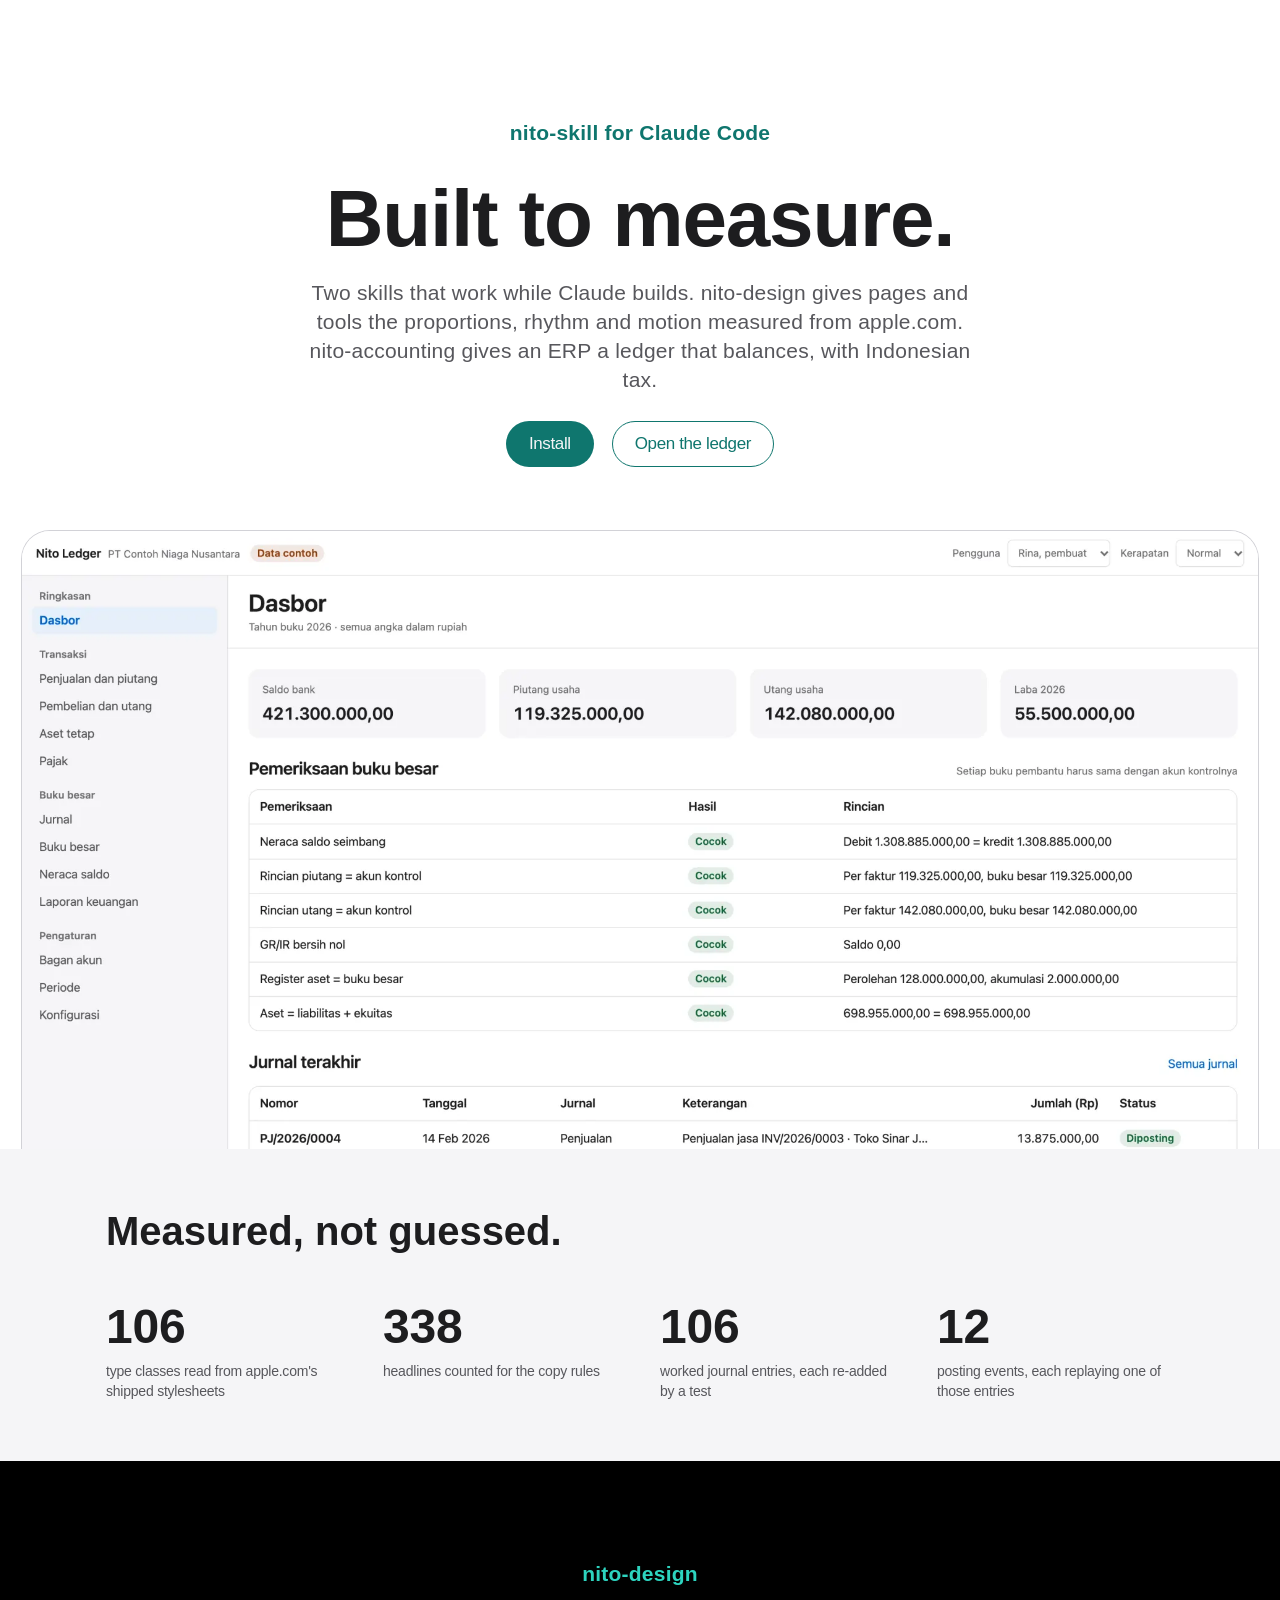
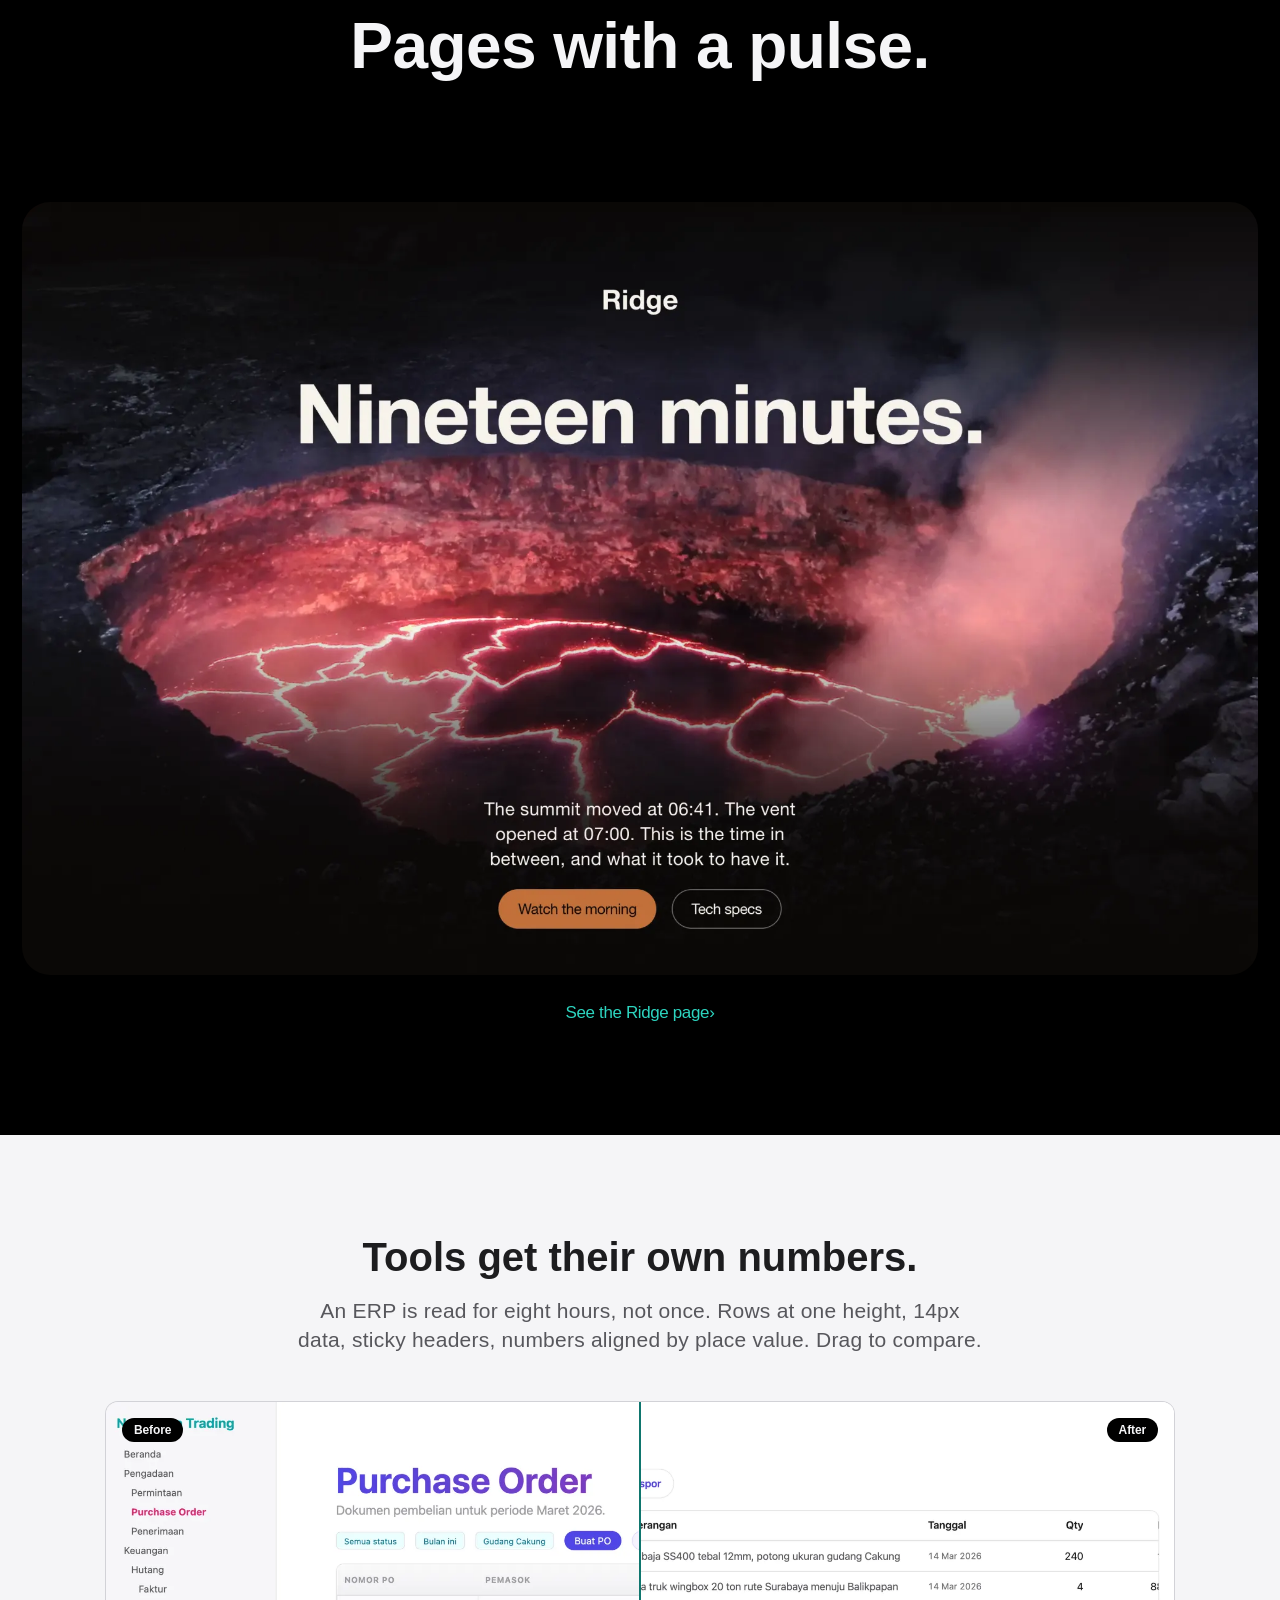
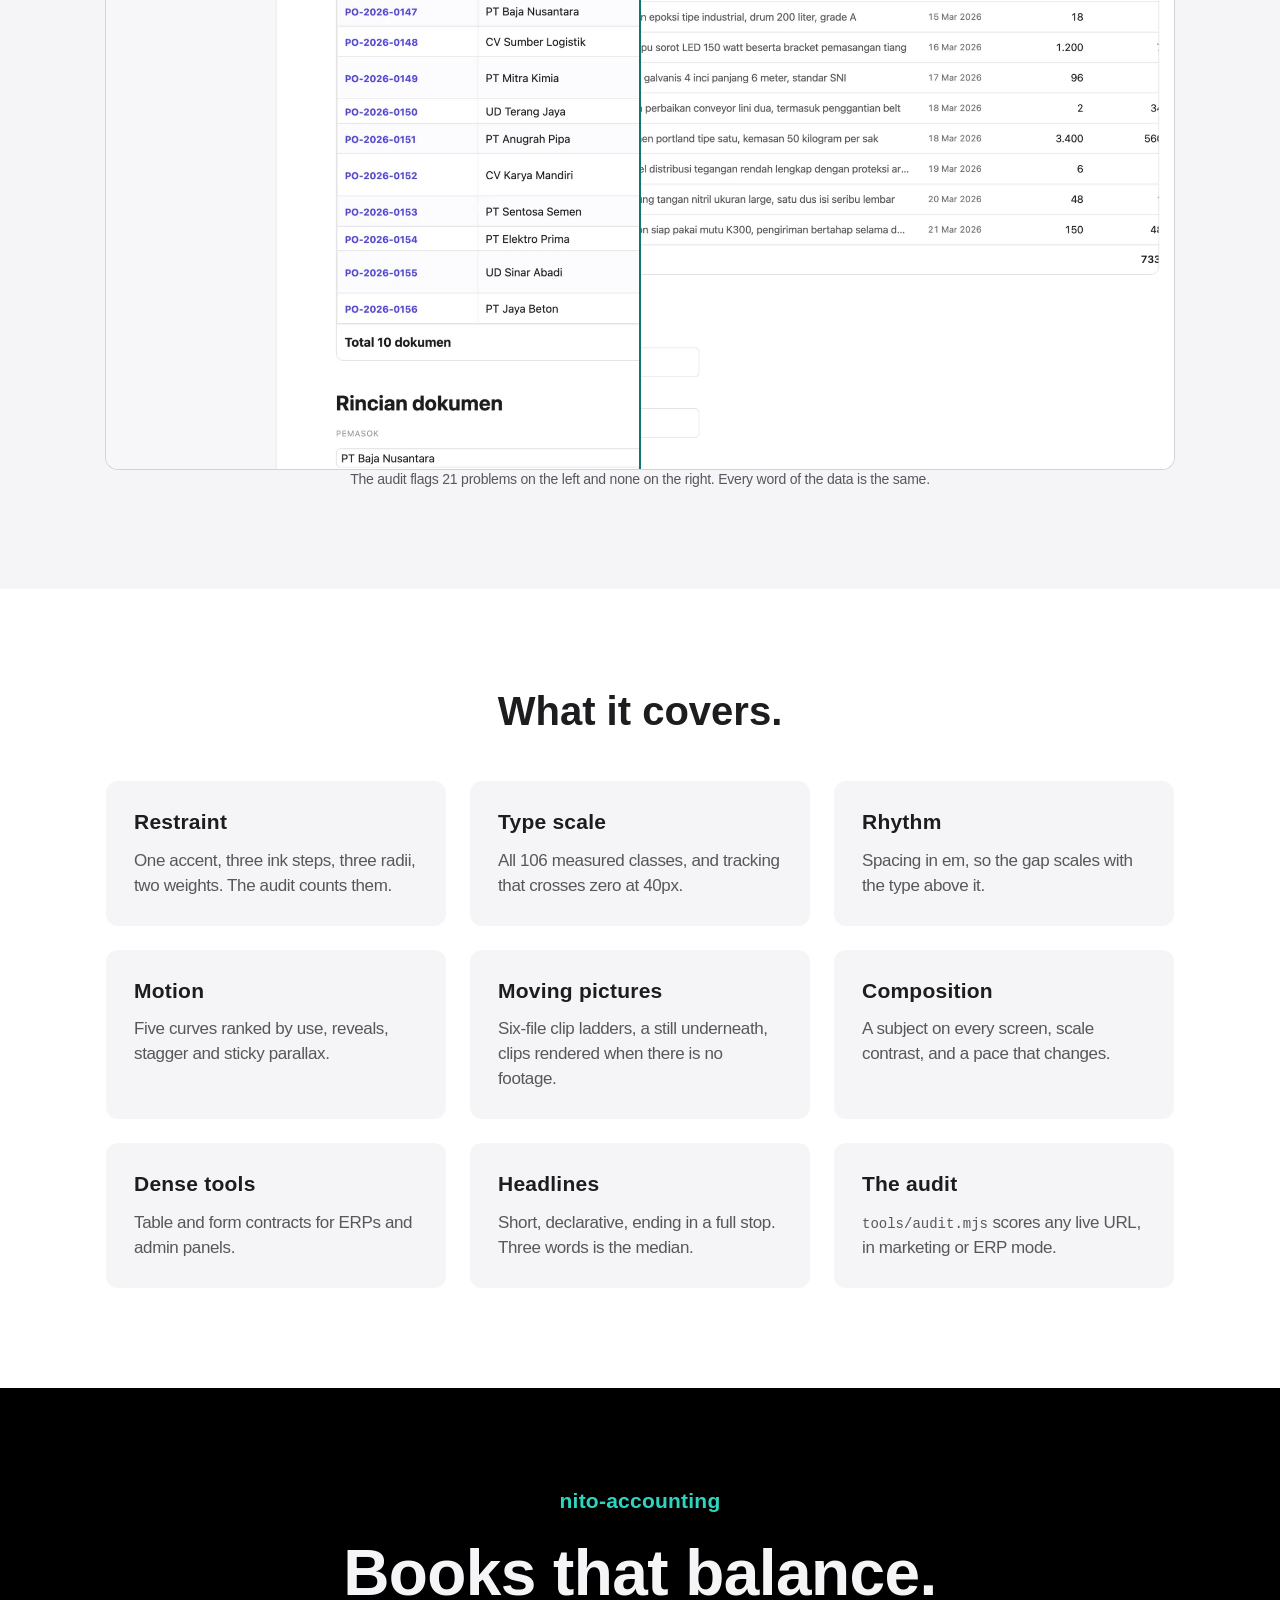
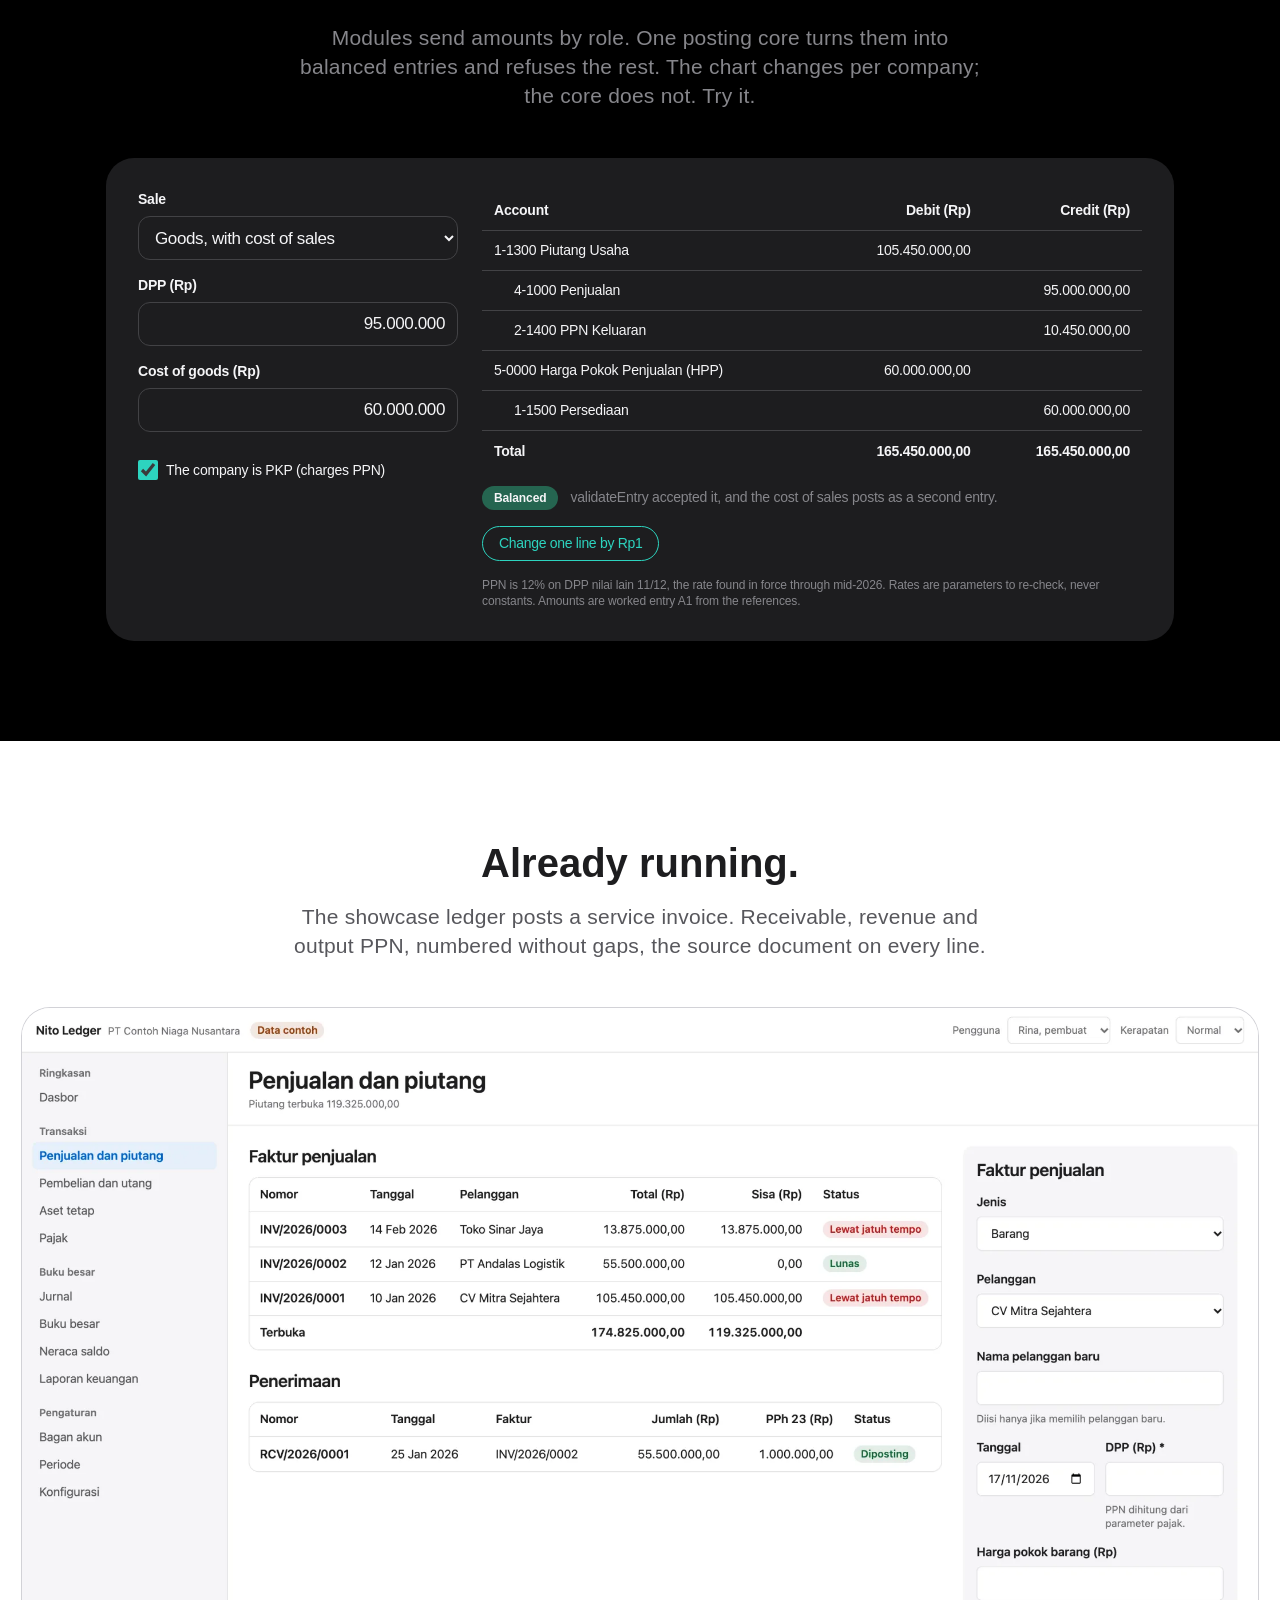
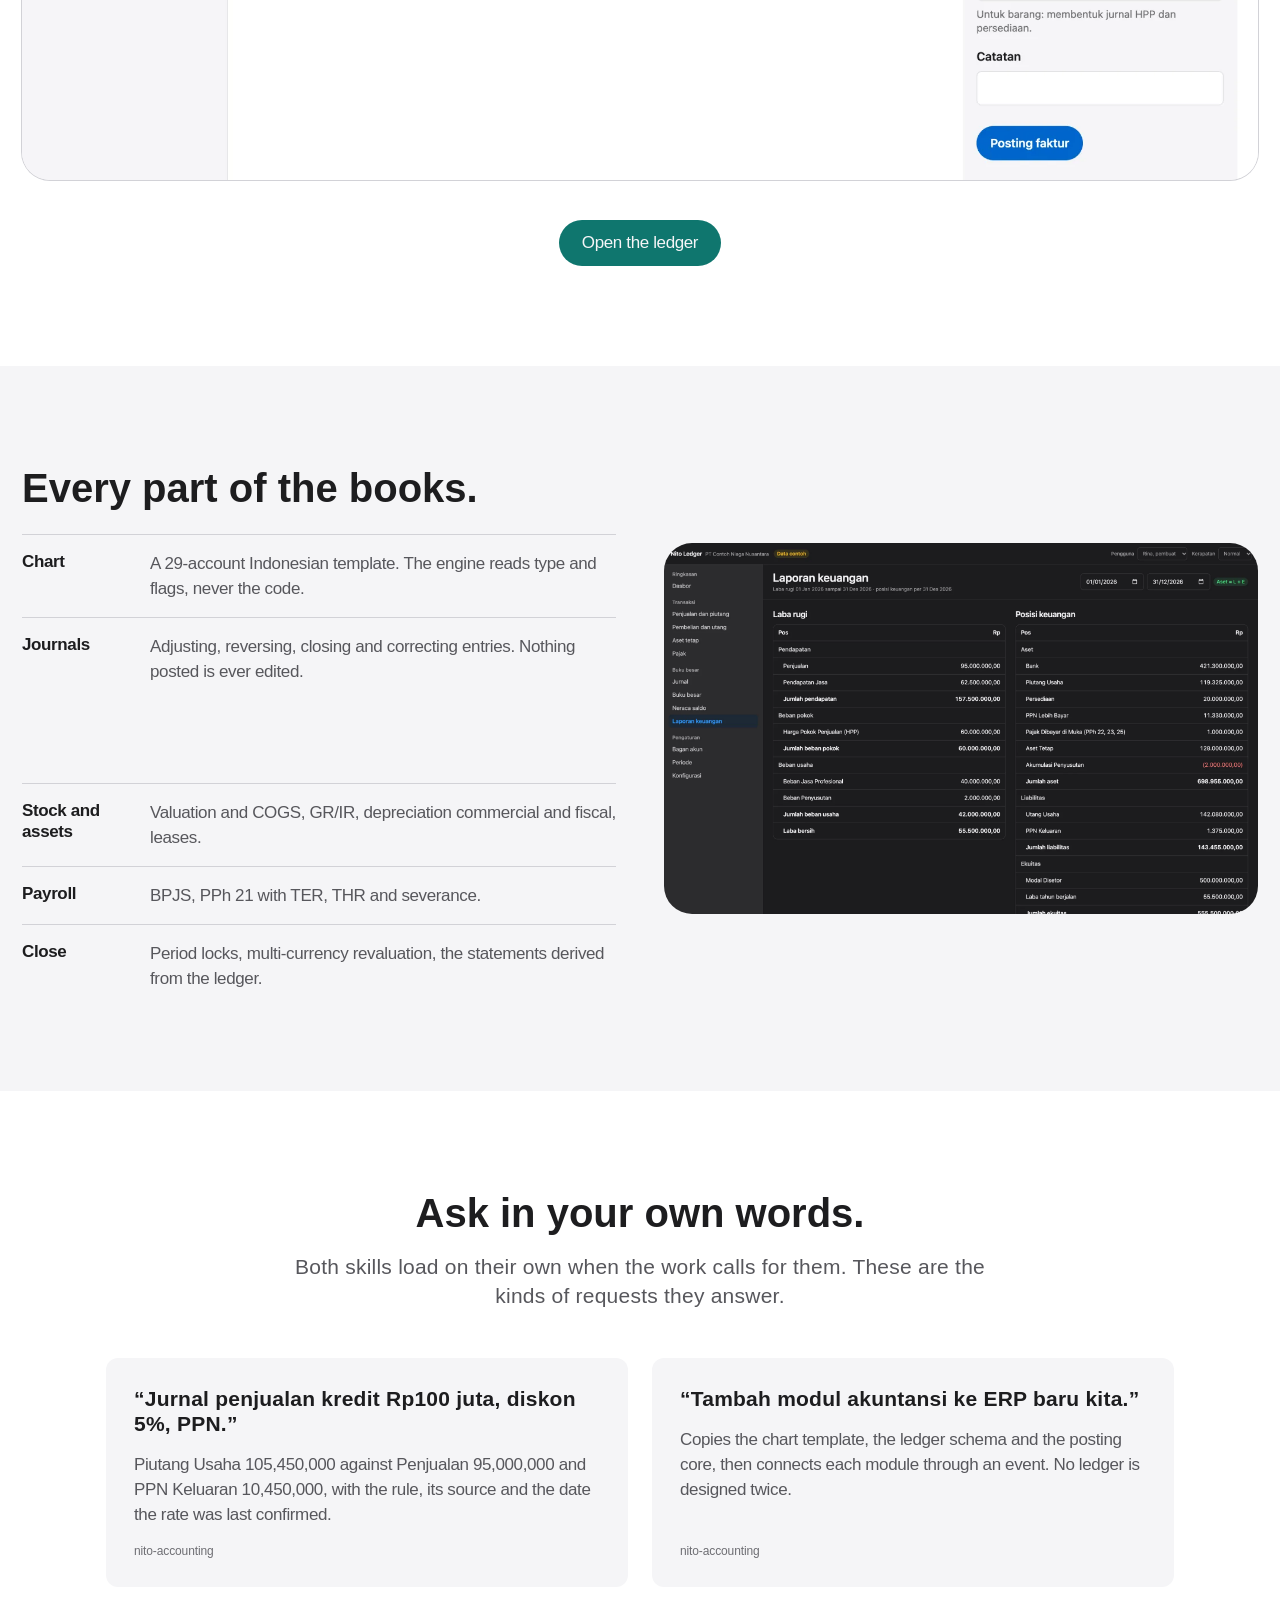
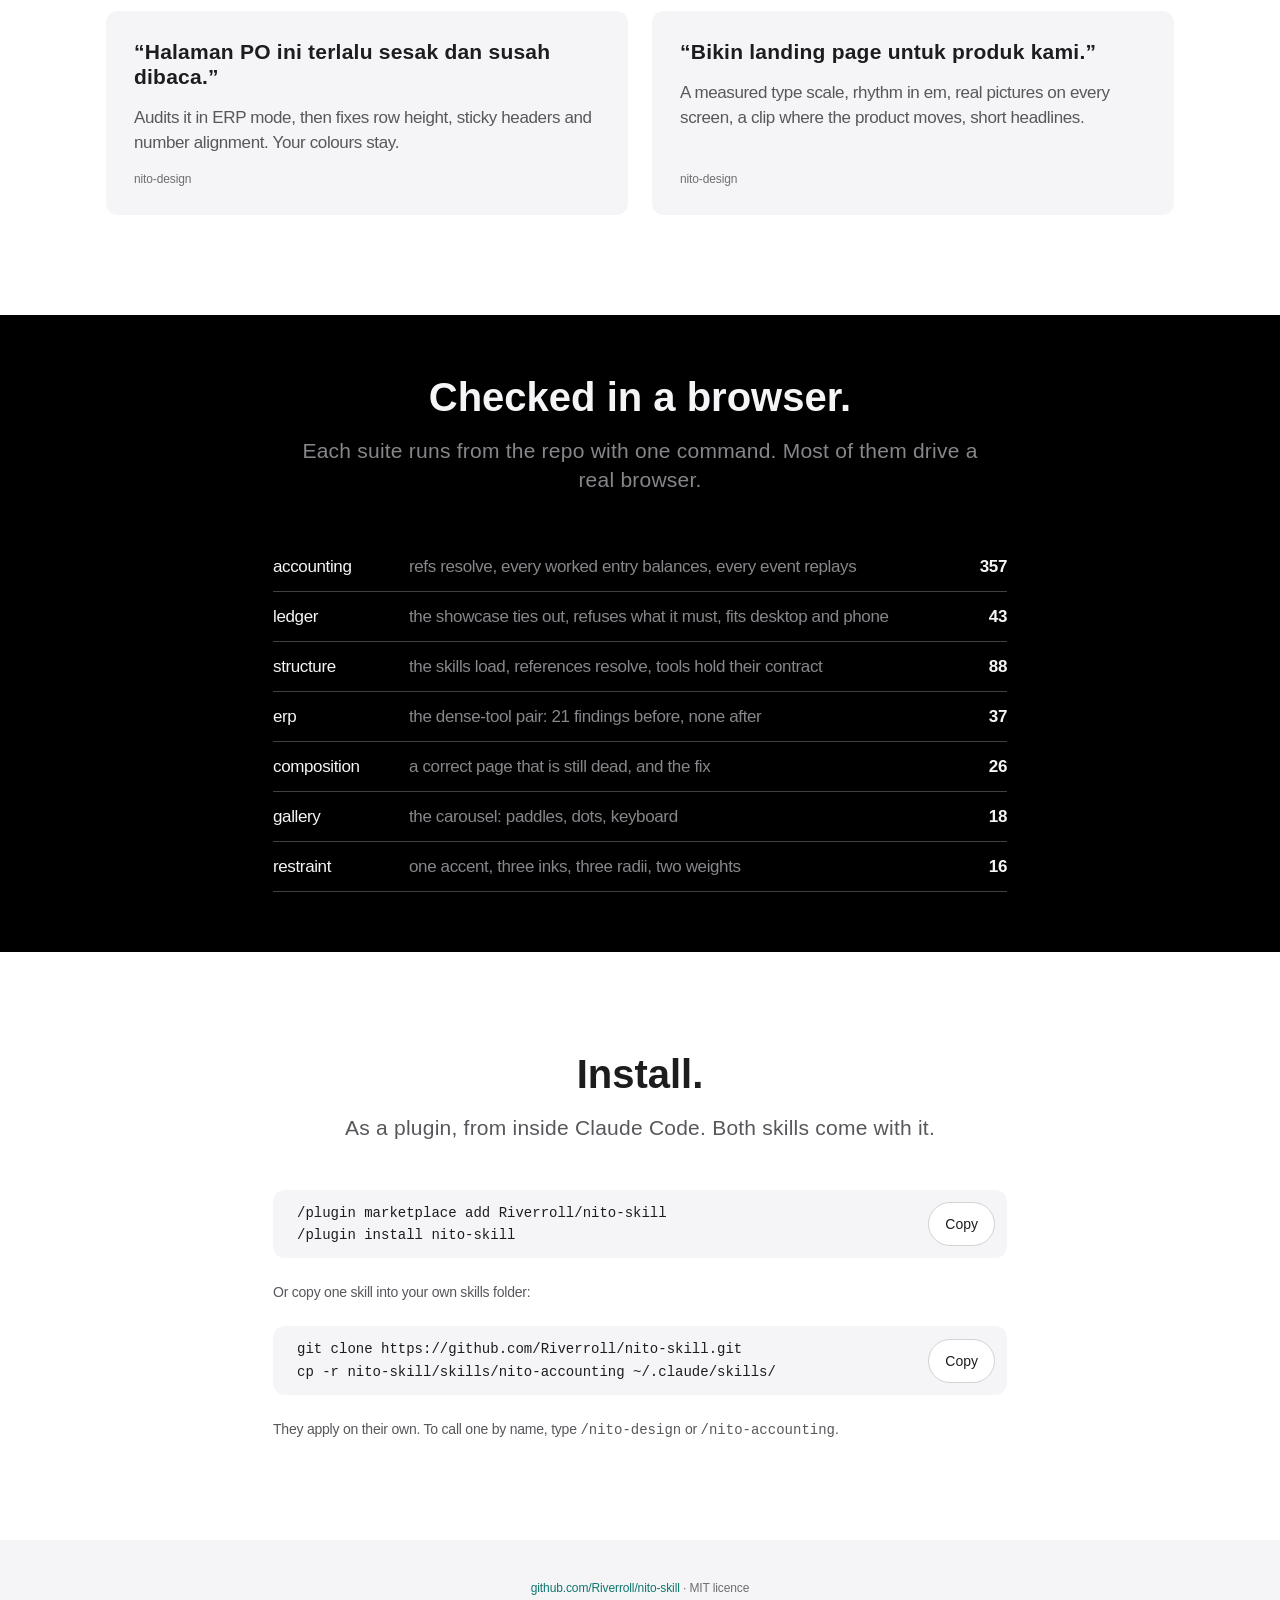
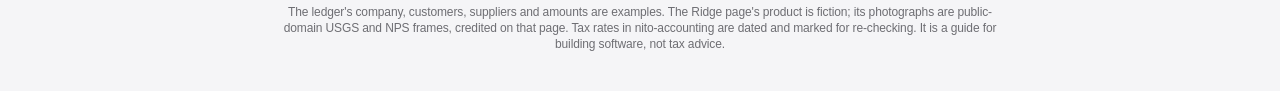
==== index.html @ 20927016 "feat: add a landing page for nito-skill index.html at the repo root shows what both skills do with w" ====
<!doctype html>
<html lang="en" class="no-js">
<head>
<meta charset="utf-8">
<meta name="viewport" content="width=device-width, initial-scale=1, viewport-fit=cover">
<title>nito-skill</title>
<meta name="description" content="Two Claude Code skills: nito-design for measured page and tool design, nito-accounting for an ERP ledger that balances, Indonesian tax included.">
<link rel="stylesheet" href="skills/nito-design/assets/apple-base.css">
<link rel="preload" as="image" href="example/media/site/ledger-dash-light.webp" media="(min-width: 735px)">
<style>
  /* The landing page for nito-skill, built with nito-design's marketing mode.
     Its own palette: the green of a ruled ledger book as the one accent, on
     the measured neutrals. Every picture on it is something the two skills
     made: the showcase ledger, the Ridge page, the before-and-after pairs. */
  :root {
    --accent: #0f766e;          /* 5.47:1 on #fff, 4.70:1 on #f5f5f7 */
    --accent-hover: #0d6b64;
    --accent-active: #0b615b;
    --on-accent: #f5f5f7;
    --link: #0f766e;
    --hairline: #d2d2d7;
  }
  @media (prefers-color-scheme: dark) { :root:not([data-theme="light"]) {
    --accent: #2dd4bf; --accent-hover: #3fdcc8; --accent-active: #26c2ae; --on-accent: #1d1d1f; --link: #2dd4bf; --hairline: #424245; } }
  :root[data-theme="dark"] { --accent: #2dd4bf; --accent-hover: #3fdcc8; --accent-active: #26c2ae; --on-accent: #1d1d1f; --link: #2dd4bf; --hairline: #424245; }
  /* the inverse bands carry the light-on-dark accent in either theme */
  .section--dark { --accent: #2dd4bf; --accent-hover: #3fdcc8; --accent-active: #26c2ae; --on-accent: #1d1d1f; --link: #2dd4bf; --hairline: #424245; }
  @media (prefers-color-scheme: dark) { :root:not([data-theme="light"]) .section--dark {
    --accent: #0f766e; --accent-hover: #0d6b64; --accent-active: #0b615b; --on-accent: #f5f5f7; --link: #0f766e; --hairline: #d2d2d7; } }
  :root[data-theme="dark"] .section--dark { --accent: #0f766e; --accent-hover: #0d6b64; --accent-active: #0b615b; --on-accent: #f5f5f7; --link: #0f766e; --hairline: #d2d2d7; }

  html { scroll-behavior: smooth; }
  a { color: var(--link); text-decoration: none; }
  a:hover { text-decoration: underline; }
  :where(a, button, input, select, [tabindex]):focus-visible { outline: 2px solid var(--accent); outline-offset: 3px; }
  h1, h2, h3, p, figure { margin: 0; }
  .section { padding-left: max(22px, env(safe-area-inset-left, 0px)); padding-right: max(22px, env(safe-area-inset-right, 0px)); }
  .section--tight { --section-padding: 60px; }
  .section--flush { padding-bottom: 0; }
  .t-headline-super { font: 600 80px/1.05 var(--font-display); letter-spacing: -0.015em; }
  @media (max-width: 1068px) { .t-headline-super { font-size: 64px; line-height: 1.0625; letter-spacing: -0.009em; } }
  @media (max-width: 734px)  { .t-headline-super { font-size: 48px; line-height: 1.0834933333; letter-spacing: -0.003em; } }
  .t-eyebrow { font: 600 21px/1.1904761905 var(--font-display); letter-spacing: .011em; color: var(--accent); }
  .t-eyebrow + * { margin-top: var(--headline-plus-headline); }
  .t-headline-super + * { margin-top: var(--headline-plus-first); }
  .t-intro { color: var(--ink-secondary); max-width: 692px; }
  .section--dark .t-intro, .section--dark .t-body { color: var(--ink-inverse-muted); }
  .t-intro + .cta-row, .t-body + .cta-row { margin-top: 1.6em; }
  .t-body-reduced { color: var(--ink-secondary); }
  .section--dark .t-body-reduced { color: var(--ink-inverse-muted); }
  .left { align-items: flex-start; text-align: left; }

  /* hero: one subject, the ledger, cropped by the section edge */
  .hero { padding-top: 120px; }
  .shot { width: 100%; max-width: 1260px; margin: 64px auto 0; border-radius: var(--radius-card) var(--radius-card) 0 0;
          overflow: hidden; aspect-ratio: 16 / 8; background: var(--surface);
          box-shadow: 0 0 0 1px var(--hairline); }
  .shot img { display: block; width: 100%; height: auto; }
  @media (max-width: 734px) { .hero { padding-top: 80px; } .shot { aspect-ratio: 4 / 3; margin-top: 48px; }
                              .shot img { width: 200%; max-width: none; } }

  .stats { display: grid; grid-template-columns: repeat(4, minmax(0, 1fr)); gap: 40px; width: 100%; margin-top: 48px; text-align: left; }
  .stat b { display: block; font: 600 48px/1.0834933333 var(--font-display); letter-spacing: -0.003em; font-variant-numeric: tabular-nums; }
  .stat span { display: block; margin-top: 8px; }
  @media (max-width: 1068px) { .stats { grid-template-columns: repeat(2, minmax(0, 1fr)); } }
  @media (max-width: 734px)  { .stat b { font-size: 40px; line-height: 1.1; letter-spacing: 0; } }

  .frame-img { width: 100%; max-width: 1260px; margin: 48px auto 0; border-radius: var(--radius-card); overflow: hidden; }
  .frame-img img { display: block; width: 100%; height: auto; }
  .more { display: inline-flex; align-items: center; min-height: 44px; margin-top: 16px; font-size: 17px; }
  .more::after { content: " ›"; }

  /* before / after: one image clipped over the other, a range input on top */
  .compare { position: relative; width: 100%; max-width: 1068px; margin: 48px auto 0; border-radius: var(--radius-tile);
             overflow: hidden; box-shadow: 0 0 0 1px var(--hairline); --pos: 50%; }
  .compare img { display: block; width: 100%; height: auto; }
  .compare .after { position: absolute; inset: 0; clip-path: inset(0 0 0 var(--pos)); }
  .compare .rule { position: absolute; top: 0; bottom: 0; left: var(--pos); width: 2px; margin-left: -1px; background: var(--accent); pointer-events: none; }
  .compare .tag { position: absolute; top: 16px; padding: 4px 12px; border-radius: var(--radius-pill); background: var(--surface-inverse); color: var(--ink-inverse);
                  font: 600 12px/1.3333733333 var(--font-text); letter-spacing: -0.01em; }
  .compare .tag--l { left: 16px; } .compare .tag--r { right: 16px; }
  .compare input { position: absolute; inset: 0; width: 100%; height: 100%; margin: 0; opacity: 0; cursor: ew-resize; }
  .compare:has(input:focus-visible) { outline: 2px solid var(--accent); outline-offset: 3px; }

  .grid { display: grid; grid-template-columns: repeat(3, minmax(0, 1fr)); gap: 24px; width: 100%; margin-top: 48px; text-align: left; }
  .tile { background: var(--surface-alt); border-radius: var(--radius-tile); padding: 28px; }
  .section--alt .tile { background: var(--surface); }
  .tile h3 { font: 600 21px/1.1904761905 var(--font-display); letter-spacing: .011em; }
  .tile p { margin-top: 0.8em; font: 400 17px/1.4705882353 var(--font-text); letter-spacing: -0.022em; color: var(--ink-secondary); }
  @media (max-width: 1068px) { .grid { grid-template-columns: repeat(2, minmax(0, 1fr)); } }
  @media (max-width: 734px)  { .grid, .stats { grid-template-columns: minmax(0, 1fr); } }

  /* the live journal: the real posting core, in the page */
  .demo { width: 100%; max-width: 1068px; margin-top: 48px; display: grid; grid-template-columns: 320px minmax(0, 1fr); gap: 24px;
          text-align: left; background: #1d1d1f; color: #f5f5f7; border-radius: var(--radius-card); padding: 32px; }
  @media (prefers-color-scheme: dark) { :root:not([data-theme="light"]) .demo { background: #fff; color: #1d1d1f; } }
  :root[data-theme="dark"] .demo { background: #fff; color: #1d1d1f; }
  .demo .muted { color: var(--ink-inverse-muted); }
  .more-row { margin-top: 40px; }
  .demo form { display: flex; flex-direction: column; gap: 16px; }
  .demo label { display: flex; flex-direction: column; gap: 8px; font: 600 14px/1.2857742857 var(--font-text); letter-spacing: -0.016em; }
  .demo input:not([type=checkbox]), .demo select { height: 44px; padding: 0 12px; border-radius: var(--radius-tile); border: 1px solid var(--hairline);
          background: transparent; color: inherit; font: 400 17px/1.2 var(--font-text); letter-spacing: -0.022em; }
  .demo input[inputmode] { text-align: right; font-variant-numeric: tabular-nums; }
  .demo .check { flex-direction: row; align-items: center; min-height: 44px; font-weight: 400; }
  .demo .check input { width: 20px; height: 20px; margin: 0; accent-color: var(--accent); }
  .demo .err { color: #ff8a80; font: 400 12px/1.3333733333 var(--font-text); min-height: 16px; }
  @media (prefers-color-scheme: dark) { :root:not([data-theme="light"]) .demo .err { color: #b91c1c; } }
  :root[data-theme="dark"] .demo .err { color: #b91c1c; }
  .journal { min-width: 0; display: flex; flex-direction: column; gap: 16px; }
  .journal .tw { overflow-x: auto; }
  .journal table { width: 100%; border-collapse: collapse; font: 400 14px/1.2857742857 var(--font-text); letter-spacing: -0.016em; }
  .journal th, .journal td { height: 40px; padding: 0 12px; text-align: left; white-space: nowrap; border-bottom: 1px solid var(--hairline); }
  .journal th { font-weight: 600; }
  .journal td.num, .journal th.num { text-align: right; font-variant-numeric: tabular-nums; }
  .journal tr.cr td:first-child { padding-left: 32px; }
  .journal tfoot td { font-weight: 600; border-bottom: 0; }
  .verdict { display: flex; gap: 12px; align-items: baseline; flex-wrap: wrap; font: 400 14px/1.2857742857 var(--font-text); letter-spacing: -0.016em; }
  /* the tint carries the state and the word carries the meaning; the text stays
     in the card's own ink so the page keeps its seven text colours */
  .badge { display: inline-flex; align-items: center; height: 24px; padding: 0 12px; border-radius: var(--radius-pill);
           font: 600 12px/1 var(--font-text); letter-spacing: -0.01em; background: color-mix(in srgb, var(--c) 40%, transparent); color: inherit; }
  .badge--ok { --c: #34d399; } .badge--bad { --c: #ff8a80; }
  @media (prefers-color-scheme: dark) { :root:not([data-theme="light"]) .badge--ok { --c: #116633; } :root:not([data-theme="light"]) .badge--bad { --c: #b91c1c; } }
  :root[data-theme="dark"] .badge--ok { --c: #116633; } :root[data-theme="dark"] .badge--bad { --c: #b91c1c; }
  .demo .actions { display: flex; gap: 12px; flex-wrap: wrap; }
  .demo .button { font-size: 14px; padding: 8px 16px; }
  code, pre { font-family: ui-monospace, "SF Mono", Menlo, monospace; font-size: 14px; letter-spacing: 0; }
  @media (max-width: 1068px) { .demo { grid-template-columns: minmax(0, 1fr); padding: 24px; } }

  .clip { width: 100%; max-width: 1260px; margin: 48px auto 0; aspect-ratio: 16 / 10; border-radius: var(--radius-card); overflow: hidden;
          box-shadow: 0 0 0 1px var(--hairline); --media-bed: var(--surface); }

  .split { display: grid; grid-template-columns: minmax(0, 1fr) minmax(0, 1fr); gap: 48px; align-items: center; width: 100%;
           max-width: 1260px; margin-inline: auto; text-align: left; }
  .split .frame-img { margin: 0; }
  @media (max-width: 1068px) { .split { grid-template-columns: minmax(0, 1fr); } }
  .list { margin: 24px 0 0; padding: 0; list-style: none; display: grid; gap: 16px; }
  .list li { display: grid; grid-template-columns: 112px minmax(0, 1fr); gap: 16px; padding-top: 16px; border-top: 1px solid var(--hairline); }
  .list b { font: 600 17px/1.2352941176 var(--font-text); letter-spacing: -0.022em; }
  .list span { color: var(--ink-secondary); }

  .prompts { display: grid; grid-template-columns: repeat(2, minmax(0, 1fr)); gap: 24px; width: 100%; margin-top: 48px; text-align: left; }
  .prompt { border-radius: var(--radius-tile); padding: 28px; background: var(--surface-alt); display: flex; flex-direction: column; gap: 16px; }
  .prompt q { font: 600 21px/1.1904761905 var(--font-display); letter-spacing: .011em; quotes: "\201C" "\201D"; }
  .prompt p { color: var(--ink-secondary); }
  .prompt .t-caption { margin-top: auto; }
  @media (max-width: 734px) { .prompts { grid-template-columns: minmax(0, 1fr); } }

  .proof { width: 100%; max-width: 734px; margin: 48px auto 0; padding: 0; list-style: none; text-align: left; }
  .proof li { display: grid; grid-template-columns: 112px minmax(0, 1fr) auto; gap: 24px; padding: 12px 0; border-bottom: 1px solid var(--hairline); }
  .proof b { font-weight: 400; }
  .proof span { color: var(--ink-inverse-muted); }
  .proof em { font-style: normal; font-weight: 600; text-align: right; font-variant-numeric: tabular-nums; }
  @media (max-width: 734px) { .proof li { grid-template-columns: minmax(0, 1fr) auto; } .proof span { grid-row: 2; grid-column: 1 / -1; } }

  .install { width: 100%; max-width: 734px; margin-top: 48px; display: flex; flex-direction: column; gap: 24px; text-align: left; }
  .cmd { display: flex; align-items: center; gap: 12px; background: var(--surface-alt); border-radius: var(--radius-tile); padding: 12px 12px 12px 24px; }
  .cmd pre { flex: 1; min-width: 0; margin: 0; overflow-x: auto; line-height: 1.6; }
  .cmd button { flex: none; min-height: 44px; padding: 0 16px; border-radius: var(--radius-pill); border: 1px solid var(--hairline);
                background: var(--surface); color: var(--ink); font: 400 14px/1 var(--font-text); cursor: pointer; }
  .cmd button:hover { background: var(--surface-alt); }

  footer.section { --section-padding: 40px; }
  footer .section-content { gap: 8px; }
  footer p { color: var(--ink-muted); font: 400 12px/1.3333733333 var(--font-text); letter-spacing: -0.01em; max-width: 734px; }
</style>
</head>
<body>
<main>
  <section class="section hero section--flush" aria-labelledby="top">
    <div class="section-content">
      <p class="t-eyebrow">nito-skill for Claude Code</p>
      <h1 class="t-headline-super" id="top">Built to measure.</h1>
      <p class="t-intro">Two skills that work while Claude builds. nito-design gives pages and tools the proportions, rhythm and motion measured from apple.com. nito-accounting gives an ERP a ledger that balances, with Indonesian tax.</p>
      <div class="cta-row">
        <a class="button" href="#install">Install</a>
        <a class="button button--secondary" href="example/ledger/">Open the ledger</a>
      </div>
    </div>
    <figure class="shot">
      <picture>
        <source media="(max-width: 734px)" srcset="example/media/site/ledger-dash-light-1000.webp">
        <img src="example/media/site/ledger-dash-light.webp" width="2000" height="1250" fetchpriority="high" decoding="async"
             alt="The showcase ledger's dashboard: four balances across the top, six ledger checks all marked Cocok, and the most recent journal entries with their numbers and amounts.">
      </picture>
    </figure>
  </section>

  <section class="section section--alt section--tight">
    <div class="section-content left">
      <h2 class="t-headline" data-reveal>Measured, not guessed.</h2>
      <div class="stats">
        <div class="stat" data-reveal><b>106</b><span class="t-body-reduced">type classes read from apple.com's shipped stylesheets</span></div>
        <div class="stat" data-reveal><b>338</b><span class="t-body-reduced">headlines counted for the copy rules</span></div>
        <div class="stat" data-reveal><b>106</b><span class="t-body-reduced">worked journal entries, each re-added by a test</span></div>
        <div class="stat" data-reveal><b>12</b><span class="t-body-reduced">posting events, each replaying one of those entries</span></div>
      </div>
    </div>
  </section>

  <section class="section section--dark" id="design">
    <div class="section-content">
      <p class="t-eyebrow" data-reveal>nito-design</p>
      <h2 class="t-headline-elevated" data-reveal>Pages with a pulse.</h2>
      <p class="t-intro" data-reveal>A spacing ladder, rhythm in em, a type scale with its tracking, five easing curves and sticky scroll. Laid over your palette, never in place of it.</p>
    </div>
    <figure class="frame-img" data-reveal>
      <picture>
        <source media="(max-width: 734px)" srcset="example/media/site/ridge-1000.webp">
        <img src="example/media/site/ridge.webp" width="2000" height="1250" loading="lazy" decoding="async"
             alt="The Ridge example page: the headline Nineteen minutes over a night photograph of a lava lake, its crust split by bright orange seams.">
      </picture>
    </figure>
    <div class="section-content">
      <a class="more" href="example/">See the Ridge page</a>
    </div>
  </section>

  <section class="section section--alt" id="tools">
    <div class="section-content">
      <h2 class="t-headline" data-reveal>Tools get their own numbers.</h2>
      <p class="t-intro" data-reveal>An ERP is read for eight hours, not once. Rows at one height, 14px data, sticky headers, numbers aligned by place value. Drag to compare.</p>
    </div>
    <div class="compare" data-reveal>
      <img src="example/media/site/erp-before.webp" width="2000" height="1250" loading="lazy" decoding="async"
           alt="Before: a purchase-order grid with mixed row heights, numbers aligned left and several accent colours.">
      <img class="after" src="example/media/site/erp-after.webp" width="2000" height="1250" loading="lazy" decoding="async"
           alt="After: the same purchase orders with one row height, right-aligned numbers and one accent.">
      <span class="rule" aria-hidden="true"></span>
      <span class="tag tag--l" aria-hidden="true">Before</span><span class="tag tag--r" aria-hidden="true">After</span>
      <input type="range" min="0" max="100" value="50" aria-label="Compare before and after: slide right to show more of the before screen">
    </div>
    <div class="section-content">
      <p class="t-body-reduced more-note" data-reveal>The audit flags 21 problems on the left and none on the right. Every word of the data is the same.</p>
    </div>
  </section>

  <section class="section">
    <div class="section-content">
      <h2 class="t-headline" data-reveal>What it covers.</h2>
      <div class="grid">
        <div class="tile stagger-item" data-reveal><h3>Restraint</h3><p>One accent, three ink steps, three radii, two weights. The audit counts them.</p></div>
        <div class="tile stagger-item" data-reveal><h3>Type scale</h3><p>All 106 measured classes, and tracking that crosses zero at 40px.</p></div>
        <div class="tile stagger-item" data-reveal><h3>Rhythm</h3><p>Spacing in em, so the gap scales with the type above it.</p></div>
        <div class="tile stagger-item" data-reveal><h3>Motion</h3><p>Five curves ranked by use, reveals, stagger and sticky parallax.</p></div>
        <div class="tile stagger-item" data-reveal><h3>Moving pictures</h3><p>Six-file clip ladders, a still underneath, clips rendered when there is no footage.</p></div>
        <div class="tile stagger-item" data-reveal><h3>Composition</h3><p>A subject on every screen, scale contrast, and a pace that changes.</p></div>
        <div class="tile stagger-item" data-reveal><h3>Dense tools</h3><p>Table and form contracts for ERPs and admin panels.</p></div>
        <div class="tile stagger-item" data-reveal><h3>Headlines</h3><p>Short, declarative, ending in a full stop. Three words is the median.</p></div>
        <div class="tile stagger-item" data-reveal><h3>The audit</h3><p><code>tools/audit.mjs</code> scores any live URL, in marketing or ERP mode.</p></div>
      </div>
    </div>
  </section>

  <section class="section section--dark" id="accounting">
    <div class="section-content">
      <p class="t-eyebrow" data-reveal>nito-accounting</p>
      <h2 class="t-headline-elevated" data-reveal>Books that balance.</h2>
      <p class="t-intro" data-reveal>Modules send amounts by role. One posting core turns them into balanced entries and refuses the rest. The chart changes per company; the core does not. Try it.</p>
      <div class="demo" data-reveal>
        <form id="demo" novalidate>
          <label>Sale
            <select id="d-kind"><option value="sale">Goods, with cost of sales</option><option value="service">Service</option></select></label>
          <label>DPP (Rp)
            <input id="d-dpp" inputmode="decimal" value="95.000.000" autocomplete="off"></label>
          <label id="d-cost-wrap">Cost of goods (Rp)
            <input id="d-cost" inputmode="decimal" value="60.000.000" autocomplete="off"></label>
          <label class="check"><input type="checkbox" id="d-pkp" checked> The company is PKP (charges PPN)</label>
          <p class="err" id="d-err" role="alert"></p>
        </form>
        <div class="journal">
          <div class="tw"><table>
            <thead><tr><th>Account</th><th class="num">Debit (Rp)</th><th class="num">Credit (Rp)</th></tr></thead>
            <tbody id="d-lines"><tr><td colspan="3" class="muted">Loading the posting core…</td></tr></tbody>
            <tfoot><tr><td>Total</td><td class="num" id="d-dr"></td><td class="num" id="d-cr"></td></tr></tfoot>
          </table></div>
          <p class="verdict"><span id="d-badge" class="badge badge--ok">Balanced</span><span id="d-why" class="muted"></span></p>
          <div class="actions">
            <button class="button button--secondary" type="button" id="d-break">Change one line by Rp1</button>
          </div>
          <p class="t-caption muted">PPN is 12% on DPP nilai lain 11/12, the rate found in force through mid-2026. Rates are parameters to re-check, never constants. Amounts are worked entry A1 from the references.</p>
        </div>
      </div>
    </div>
  </section>

  <section class="section" id="ledger">
    <div class="section-content">
      <h2 class="t-headline" data-reveal>Already running.</h2>
      <p class="t-intro" data-reveal>The showcase ledger posts a service invoice. Receivable, revenue and output PPN, numbered without gaps, the source document on every line.</p>
    </div>
    <div class="media-stack clip" role="img" data-reveal
         aria-label="The showcase ledger: an amount of 25,000,000 is typed into a service invoice and posted. The invoice appears in the list and a panel opens with its journal: Piutang Usaha debit 27,750,000, Pendapatan Jasa credit 25,000,000, PPN Keluaran credit 2,750,000, debit equal to credit.">
      <video class="media-layer media-clip" preload="none" muted playsinline
             data-src-small="example/media/site/ledger-post-small.mp4" data-src-large="example/media/site/ledger-post-large.mp4"></video>
      <picture class="media-layer media-still media-still--start">
        <source media="(max-width: 734px)" srcset="example/media/site/ledger-post-start-1080.webp">
        <img src="example/media/site/ledger-post-start-2160.webp" width="2160" height="1350" alt="" loading="lazy" decoding="async">
      </picture>
      <picture class="media-layer media-still media-still--end">
        <source media="(max-width: 734px)" srcset="example/media/site/ledger-post-end-1080.webp">
        <img src="example/media/site/ledger-post-end-2160.webp" width="2160" height="1350" alt="" loading="lazy" decoding="async">
      </picture>
    </div>
    <div class="section-content">
      <div class="cta-row more-row">
        <a class="button" href="example/ledger/">Open the ledger</a>
      </div>
    </div>
  </section>

  <section class="section section--alt">
    <div class="split">
      <div>
        <h2 class="t-headline" data-reveal>Every part of the books.</h2>
        <ul class="list">
          <li data-reveal><b>Chart</b><span>A 29-account Indonesian template. The engine reads type and flags, never the code.</span></li>
          <li data-reveal><b>Journals</b><span>Adjusting, reversing, closing and correcting entries. Nothing posted is ever edited.</span></li>
          <li data-reveal><b>AR and AP</b><span>Open items that tie to the control account, PPN Keluaran and Masukan, PPh 23.</span></li>
          <li data-reveal><b>Stock and assets</b><span>Valuation and COGS, GR/IR, depreciation commercial and fiscal, leases.</span></li>
          <li data-reveal><b>Payroll</b><span>BPJS, PPh 21 with TER, THR and severance.</span></li>
          <li data-reveal><b>Close</b><span>Period locks, multi-currency revaluation, the statements derived from the ledger.</span></li>
        </ul>
      </div>
      <figure class="frame-img" data-reveal>
        <img src="example/media/site/ledger-report-dark.webp" width="2000" height="1250" loading="lazy" decoding="async"
             alt="The ledger's financial statements in dark mode: profit and loss beside the statement of financial position, with assets equal to liabilities plus equity.">
      </figure>
    </div>
  </section>

  <section class="section">
    <div class="section-content">
      <h2 class="t-headline" data-reveal>Ask in your own words.</h2>
      <p class="t-intro" data-reveal>Both skills load on their own when the work calls for them. These are the kinds of requests they answer.</p>
      <div class="prompts">
        <div class="prompt" data-reveal><q>Jurnal penjualan kredit Rp100 juta, diskon 5%, PPN.</q><p>Piutang Usaha 105,450,000 against Penjualan 95,000,000 and PPN Keluaran 10,450,000, with the rule, its source and the date the rate was last confirmed.</p><span class="t-caption">nito-accounting</span></div>
        <div class="prompt" data-reveal><q>Tambah modul akuntansi ke ERP baru kita.</q><p>Copies the chart template, the ledger schema and the posting core, then connects each module through an event. No ledger is designed twice.</p><span class="t-caption">nito-accounting</span></div>
        <div class="prompt" data-reveal><q>Halaman PO ini terlalu sesak dan susah dibaca.</q><p>Audits it in ERP mode, then fixes row height, sticky headers and number alignment. Your colours stay.</p><span class="t-caption">nito-design</span></div>
        <div class="prompt" data-reveal><q>Bikin landing page untuk produk kami.</q><p>A measured type scale, rhythm in em, real pictures on every screen, a clip where the product moves, short headlines.</p><span class="t-caption">nito-design</span></div>
      </div>
    </div>
  </section>

  <section class="section section--dark section--tight" id="proof">
    <div class="section-content">
      <h2 class="t-headline" data-reveal>Checked in a browser.</h2>
      <p class="t-intro" data-reveal>Each suite runs from the repo with one command. Most of them drive a real browser.</p>
      <ul class="proof" data-reveal>
        <li><b>accounting</b><span>refs resolve, every worked entry balances, every event replays</span><em>357</em></li>
        <li><b>ledger</b><span>the showcase ties out, refuses what it must, fits desktop and phone</span><em>43</em></li>
        <li><b>structure</b><span>the skills load, references resolve, tools hold their contract</span><em>88</em></li>
        <li><b>erp</b><span>the dense-tool pair: 21 findings before, none after</span><em>37</em></li>
        <li><b>composition</b><span>a correct page that is still dead, and the fix</span><em>26</em></li>
        <li><b>gallery</b><span>the carousel: paddles, dots, keyboard</span><em>18</em></li>
        <li><b>restraint</b><span>one accent, three inks, three radii, two weights</span><em>16</em></li>
      </ul>
    </div>
  </section>

  <section class="section" id="install">
    <div class="section-content">
      <h2 class="t-headline" data-reveal>Install.</h2>
      <p class="t-intro" data-reveal>As a plugin, from inside Claude Code. Both skills come with it.</p>
      <div class="install">
        <div class="cmd"><pre id="c1">/plugin marketplace add Riverroll/nito-skill
/plugin install nito-skill</pre><button type="button" data-copy="c1">Copy</button></div>
        <p class="t-body-reduced">Or copy one skill into your own skills folder:</p>
        <div class="cmd"><pre id="c2">git clone https://github.com/Riverroll/nito-skill.git
cp -r nito-skill/skills/nito-accounting ~/.claude/skills/</pre><button type="button" data-copy="c2">Copy</button></div>
        <p class="t-body-reduced">They apply on their own. To call one by name, type <code>/nito-design</code> or <code>/nito-accounting</code>.</p>
      </div>
    </div>
  </section>
</main>

<footer class="section section--alt">
  <div class="section-content">
    <p><a href="https://github.com/Riverroll/nito-skill">github.com/Riverroll/nito-skill</a> · MIT licence</p>
    <p>The ledger's company, customers, suppliers and amounts are examples. The Ridge page's product is fiction; its photographs are public-domain USGS and NPS frames, credited on that page. Tax rates in nito-accounting are dated and marked for re-checking. It is a guide for building software, not tax advice.</p>
  </div>
</footer>

<script type="module">
  document.documentElement.classList.remove("no-js");
  const reduced = matchMedia("(prefers-reduced-motion: reduce)").matches;
  if (reduced) document.documentElement.classList.add("reduced-motion");

  // reveals: the hidden state is set here, so the page reads fully without script
  if (!reduced) {
    const items = document.querySelectorAll("[data-reveal]");
    document.querySelectorAll(".grid").forEach((g) => g.querySelectorAll(".stagger-item").forEach((el, i) => el.style.setProperty("--i", i)));
    const io = new IntersectionObserver((es) => { for (const e of es) if (e.isIntersecting) { e.target.classList.replace("reveal--initial", "reveal--active"); io.unobserve(e.target); } },
      { rootMargin: "0px 0px -10% 0px" });
    for (const el of items) {
      if (el.getBoundingClientRect().top < innerHeight) continue;   // already on screen: never hide it
      el.classList.add("reveal--initial"); io.observe(el);
    }
  }

  // the clip: fetched when near, plays once, never fetched under reduced motion
  for (const v of document.querySelectorAll("video[data-src-large]")) {
    if (reduced) continue;
    const stack = v.closest(".media-stack");
    new IntersectionObserver(([e], io) => {
      if (!e.isIntersecting) return;
      io.disconnect();
      v.src = innerWidth < 735 ? v.dataset.srcSmall : v.dataset.srcLarge;
      v.addEventListener("loadeddata", () => v.classList.add("media-clip--ready"), { once: true });
      v.addEventListener("error", () => v.remove(), { once: true });
    }, { rootMargin: "100% 0px" }).observe(stack);
    new IntersectionObserver(([e]) => { if (e.isIntersecting && v.paused && !v.ended) v.play().catch(() => {}); }, { threshold: 0.5 }).observe(stack);
  }

  // before / after
  for (const c of document.querySelectorAll(".compare")) {
    const r = c.querySelector("input");
    const set = () => c.style.setProperty("--pos", r.value + "%");
    r.addEventListener("input", set); set();
  }

  // copy buttons
  for (const b of document.querySelectorAll("[data-copy]")) b.addEventListener("click", async () => {
    const pre = document.getElementById(b.dataset.copy);
    try { await navigator.clipboard.writeText(pre.textContent); b.textContent = "Copied"; }
    catch { getSelection().selectAllChildren(pre); b.textContent = "Selected"; }
    setTimeout(() => (b.textContent = "Copy"), 2000);
  });

  // the live journal: nito-accounting's posting core, unchanged
  const core = await import("./skills/nito-accounting/assets/posting-core.mjs");
  const coa = await (await fetch("./skills/nito-accounting/assets/coa-template-id.json")).json();
  const names = Object.fromEntries(coa.accounts.map((a) => [a.code, a.name]));
  const defaults = { receivable: "1-1300", sales: "4-1000", service_revenue: "4-2000", tax_output_ppn: "2-1400", cogs: "5-0000", inventory: "1-1500" };
  const accounts = Object.fromEntries(coa.accounts.map((a) => [a.code, { active: true, postable: true, control: !!a.control }]));
  const ctx = { accounts, isPeriodOpen: () => true };
  const $ = (id) => document.getElementById(id);
  const money = (v) => { const s = v.replace(/\s|\./g, "").replace(",", "."); if (!/^\d+(\.\d{1,2})?$/.test(s)) throw new Error("Enter an amount, for example 95.000.000"); return core.fromMinor(core.toMinor(s)); };
  const fmt = (s) => { const [i, f] = s.split("."); return BigInt(i).toLocaleString("id-ID") + "," + f; };
  let broken = false;
  function run() {
    $("d-err").textContent = "";
    $("d-cost-wrap").hidden = $("d-kind").value !== "sale";
    let dpp, cost;
    try { dpp = money($("d-dpp").value); cost = $("d-kind").value === "sale" ? money($("d-cost").value || "0") : "0.00"; }
    catch (e) { $("d-err").textContent = e.message; return; }
    const ppn = $("d-pkp").checked ? core.percentOf(dpp, 12n * 11n, 100n * 12n) : "0.00";
    const total = core.fromMinor(core.toMinor(dpp) + core.toMinor(ppn));
    const head = { idempotency_key: "demo", source_type: "sales_invoice", source_id: "demo", posting_date: "2026-01-15", document_date: "2026-01-15", created_by: 1 };
    const sale = $("d-kind").value === "sale"
      ? core.buildEntry({ event_type: "sale_invoice", amounts: { receivable: total, sales: dpp, tax_output_ppn: ppn }, ...head }, defaults)
      : core.buildEntry({ event_type: "service_invoice", amounts: { receivable: total, service_revenue: dpp, tax_output_ppn: ppn }, ...head }, defaults);
    if (!sale.ok) { $("d-err").textContent = sale.errors.join("; "); return; }
    const entry = sale.entry;
    if (broken) entry.lines[0] = { ...entry.lines[0], debit: core.fromMinor(core.toMinor(entry.lines[0].debit) + 1n) };
    const lines = [...entry.lines];
    if (core.toMinor(cost) > 0n) {
      const c = core.buildEntry({ event_type: "sale_cogs", amounts: { cogs: cost, inventory: cost }, ...head, idempotency_key: "demo:cogs" }, defaults);
      if (c.ok) lines.push(...c.entry.lines);
    }
    const v = core.validateEntry(entry, ctx);
    let dr = 0n, cr = 0n;
    $("d-lines").innerHTML = lines.map((l) => {
      const d = core.toMinor(l.debit), c = core.toMinor(l.credit); dr += d; cr += c;
      return `<tr${d ? "" : ' class="cr"'}><td>${l.account} ${names[l.account]}</td><td class="num">${d ? fmt(l.debit) : ""}</td><td class="num">${c ? fmt(l.credit) : ""}</td></tr>`;
    }).join("");
    $("d-dr").textContent = fmt(core.fromMinor(dr)); $("d-cr").textContent = fmt(core.fromMinor(cr));
    $("d-badge").className = "badge " + (v.ok ? "badge--ok" : "badge--bad");
    $("d-badge").textContent = v.ok ? "Balanced" : "Refused";
    $("d-why").textContent = v.ok ? `validateEntry accepted it${core.toMinor(cost) > 0n ? ", and the cost of sales posts as a second entry" : ""}.` : `validateEntry: ${v.errors.join("; ")}`;
    $("d-break").textContent = broken ? "Put it back" : "Change one line by Rp1";
  }
  $("demo").addEventListener("input", run);
  $("demo").addEventListener("change", run);
  $("d-break").addEventListener("click", () => { broken = !broken; run(); });
  run();
  window.__site = { core };
</script>
</body>
</html>
---- skills/nito-design/assets/apple-base.css ----
/* Apple's design system — base tokens and primitives.
   Every number is measured from apple.com's shipped stylesheets.

   FOR A NEW PAGE ONLY. Do not drop this onto a site that already has a design:
   it carries a placeholder identity and would overwrite theirs. For an existing
   site, take the rhythm, type and motion blocks and leave the palette behind.

   The palette block below is a PLACEHOLDER. Replace all of it. The proportions,
   rhythm, tracking and motion are the system; the hex values are not. */

:root {
  /* type stacks — substitute your own optical-size pair */
  --font-display: "SF Pro Display", -apple-system, BlinkMacSystemFont, "Helvetica Neue", Helvetica, Arial, sans-serif;
  --font-text:    "SF Pro Text", -apple-system, BlinkMacSystemFont, "Helvetica Neue", Helvetica, Arial, sans-serif;

  /* ====== REPLACE THIS BLOCK WITH YOUR OWN COLOURS ======
     These are Apple's, kept only so a blank page renders. What transfers is
     the RELATIONSHIP, not the values:
       - three clearly separated ink steps (primary / supporting / metadata)
       - an alt surface that is a near neighbour of the base, barely a step
       - one accent, readable on the surface and against --on-accent
     Keep the names, change every value.

     Contrast contract (WCAG 2.2 SC 1.4.3): every ink step is at least 4.5:1 on
     BOTH --surface and --surface-alt, because captions and metadata are small
     text. Ratios below are computed with the WCAG relative-luminance formula.
     Apple's own caption grey #86868b is 3.62:1 on #fff and 3.33:1 on #f5f5f7,
     so it is not used for text on light here. */
  --ink: #1d1d1f;            /* primary text       16.83:1 on #fff, 15.46:1 on #f5f5f7 */
  --ink-secondary: #57575c;  /* supporting copy     7.18:1 on #fff,  6.60:1 on #f5f5f7 */
  --ink-muted: #6e6e73;      /* captions, metadata  5.07:1 on #fff,  4.66:1 on #f5f5f7 */
  --surface: #fff;           /* base background */
  --surface-alt: #f5f5f7;    /* alternating section background */
  --surface-inverse: #000;   /* full-bleed inverse section */
  --ink-inverse: #f5f5f7;    /* text on the inverse section        19.29:1 on #000 */
  --ink-inverse-muted: #86868b; /* supporting copy on the inverse   5.80:1 on #000 */
  --accent: #0071e3;         /* the one action colour */
  --accent-hover: #0076df;
  --accent-active: #006edb;
  --on-accent: #fff;         /* text on an accent fill — flip to dark if your accent is light */
  --link: #06c;
  /* ====== end of replaceable block ====== */

  /* vertical rhythm, relative to the type it follows */
  --stacked-margin: 0.4em;
  --headline-plus-headline: 0.4em;
  --headline-plus-first: 0.8em;
  --paragraph-plus-element: 0.8em;
  --paragraph-plus-headline: 1.6em;

  --radius-pill: 980px;
  --radius-card: 28px;
  --radius-tile: 12px;

  --content-width: 1068px;
  --gutter: 22px;
  --section-padding: 100px;

  --ease-standard: cubic-bezier(0.4, 0, 0.6, 1);
  --ease-out-soft: cubic-bezier(0, 0, 0.5, 1);
  --ease-out-sharp: cubic-bezier(0, 0, 0.2, 1);
  --ease-overshoot: cubic-bezier(0.3, 2, 0.5, 1);
  --ease-dramatic: cubic-bezier(0.53, -0.01, 0.17, 1);
  /* the 2026 product pages' own curve: a long slow-out, only over 400ms+ */
  --ease-product: cubic-bezier(0.42, 0, 0.1, 1);

  /* reveal and media timing — all measured, see references/media.md */
  --staggered-delay: 0.15s;
  --staggered-opacity-duration: 0.9s;
  --staggered-translate-y: 30px;
  --staggered-translate-y-duration: 0.7s;
  --fade-out: 300ms; --fade-out-delay: 0ms;
  --fade-in: 600ms;  --fade-in-delay: 250ms;
}

/* Specificity matters here: these stay at plain :root so a page that defines
   its own palette after this file simply wins. An earlier version used
   :root:not([data-theme="light"]), which outranked every consumer's :root and
   quietly dragged Apple's greys back into their design. */
@media (prefers-color-scheme: dark) {
  :root {
    --ink: #f5f5f7;
    --ink-secondary: #a1a1a6;
    --ink-muted: #86868b;
    --surface: #000;
    --surface-alt: #1d1d1f;
    --surface-inverse: #f5f5f7;
    --ink-inverse: #1d1d1f;
    --ink-inverse-muted: #6e6e73; /* 4.66:1 on #f5f5f7; #86868b there is 3.33:1 */
  }
}
/* explicit overrides — these are meant to outrank the media query */
:root[data-theme="light"] {
  --ink: #1d1d1f; --ink-secondary: #57575c; --ink-muted: #6e6e73;
  --surface: #fff; --surface-alt: #f5f5f7;
  --surface-inverse: #000; --ink-inverse: #f5f5f7; --ink-inverse-muted: #86868b;
}
:root[data-theme="dark"] {
  --ink: #f5f5f7; --ink-secondary: #a1a1a6; --ink-muted: #86868b;
  --surface: #000; --surface-alt: #1d1d1f;
  --surface-inverse: #f5f5f7; --ink-inverse: #1d1d1f; --ink-inverse-muted: #6e6e73;
}

* { box-sizing: border-box; }

body {
  margin: 0;
  background: var(--surface);
  color: var(--ink);
  font: 400 17px/1.4705882353 var(--font-text);
  letter-spacing: -0.022em;
  -webkit-font-smoothing: antialiased;
}

/* ---- type scale ---- */
.t-headline-elevated { font: 600 64px/1.0625 var(--font-display); letter-spacing: -0.009em; }
.t-headline          { font: 600 40px/1.1    var(--font-display); letter-spacing: 0em; }
.t-eyebrow-super     { font: 600 32px/1.125  var(--font-display); letter-spacing: .004em; }
.t-label             { font: 600 24px/1.1666666667 var(--font-display); letter-spacing: .009em; }
.t-intro             { font: 400 21px/1.381002381  var(--font-display); letter-spacing: .011em; }
.t-body              { font: 400 17px/1.4705882353 var(--font-text); letter-spacing: -0.022em; }
.t-body-reduced      { font: 400 14px/1.4285914286 var(--font-text); letter-spacing: -0.016em; }
.t-caption           { font: 400 12px/1.3333733333 var(--font-text); letter-spacing: -0.01em; color: var(--ink-muted); }

/* sizes are re-picked on phone, never scaled — tracking follows the new size */
@media (max-width: 734px) {
  .t-headline-elevated { font-size: 40px; letter-spacing: 0em; }
  .t-headline          { font-size: 32px; letter-spacing: .004em; }
  .t-eyebrow-super     { font-size: 24px; letter-spacing: .009em; }
  .t-intro             { font-size: 17px; letter-spacing: -0.022em; font-family: var(--font-text); }
  .t-label             { font-size: 21px; letter-spacing: .011em; }
}

/* ---- rhythm ---- */
.t-headline + *, .t-headline-elevated + * { margin-top: var(--headline-plus-first); }
.t-eyebrow-super + .t-headline, .t-eyebrow-super + .t-headline-elevated { margin-top: var(--headline-plus-headline); }
.t-body + *, .t-intro + * { margin-top: var(--paragraph-plus-element); }
.t-body + .t-headline, .t-intro + .t-headline { margin-top: var(--paragraph-plus-headline); }

/* ---- layout ---- */
.section { padding: var(--section-padding) var(--gutter); background: var(--surface); }
.section--alt  { background: var(--surface-alt); }
.section--dark { background: var(--surface-inverse); color: var(--ink-inverse); }
.section--dark .t-body, .section--dark .t-intro { color: var(--ink-inverse-muted); }
@media (max-width: 734px) { .section { --section-padding: 60px; } }

.section-content {
  width: 100%; max-width: var(--content-width);
  margin-inline: auto;
  display: flex; flex-direction: column; align-items: center; text-align: center;
}
@media (max-width: 1068px) { .section-content { max-width: 734px; } }

/* ---- buttons ---- */
.button {
  display: inline-block;
  font: 400 17px/1.1764805882 var(--font-text);
  letter-spacing: -0.022em;
  padding: 12px 22px;
  min-width: 70px;
  border: 1px solid transparent;
  border-radius: var(--radius-pill);
  background: var(--accent);
  color: var(--on-accent);
  text-align: center;
  text-decoration: none;
  cursor: pointer;
  transition: background 100ms var(--ease-standard);
}
.button:hover  { background: var(--accent-hover); }
.button:active { background: var(--accent-active); }
.button--secondary { background: transparent; border-color: var(--accent); color: var(--accent); }
.button--secondary:hover { background: color-mix(in srgb, var(--accent) 6%, transparent); }
.cta-row { display: flex; gap: 18px; flex-wrap: wrap; justify-content: center; }

/* ---- reveal ----
   The hidden state is added by JS (see references/motion.md) so the page is
   fully readable when script does not run. Durations and the 30px rise are the
   shipped StaggeredFadeIn values: the fade outlasts the move, so an element has
   arrived in place while it is still settling in opacity. */
.reveal--initial { opacity: 0; transform: translateY(var(--staggered-translate-y)); }
.reveal--active  {
  opacity: 1; transform: none;
  transition: opacity var(--staggered-opacity-duration) var(--ease-out-soft),
              transform var(--staggered-translate-y-duration) var(--ease-out-soft);
}
/* 150ms per item for content. A six-item row at 60ms reads as one block
   flashing in; at 150ms you see the items dealt out. */
.stagger-item { transition-delay: calc(min(var(--i, 0), 6) * var(--staggered-delay)); }
/* ...and the faster step for a small UI list, where the whole sequence has to
   finish inside one interaction */
.stagger-item--ui { transition-delay: calc(min(var(--i, 0), 6) * 60ms); }

/* ---- moving pictures (see references/media.md) ----
   Apple's own class names for this stack are .video-element-stack and
   .positioned-media-element; these are the same contract under shorter names.
   Every layer sits in one grid cell, so the box keeps its height before the
   video exists and the still underneath is never a placeholder — it is what
   ships when the clip is slow, blocked, or unwanted. */
/* the bed shows for the frame or two between the still and the clip's first
   painted frame — unset it and that handover flashes. A dark band overrides
   --media-bed; see references/dark.md. */
.media-stack { display: grid; isolation: isolate; background: var(--media-bed, var(--surface)); }
/* object-fit goes on the layer AND on anything inside it: a <video> is a layer
   itself, while an <img> sits inside a <picture> layer. Miss either and a clip
   whose aspect does not match its slot sits in bars. */
.media-layer { grid-area: 1 / 1; width: 100%; height: 100%; object-fit: cover; }
.media-layer :where(img, video) { display: block; width: 100%; height: 100%; object-fit: cover; }
.media-still { z-index: 1; }
.media-clip  { z-index: 2; opacity: 0; transition: opacity 400ms var(--ease-out-soft); }
.media-clip--ready { opacity: 1; }

/* The clip is an enhancement over the photograph, so it leaves entirely when
   script is off or motion is unwelcome. A paused first frame is not the
   fallback; the still is. */
html.no-js .media-clip,
html.reduced-motion .media-clip { display: none; }

/* Which still. The start frame is the one under the clip: anything else and
   the handover snaps. But a clip whose point is its END state — a reading
   drawn, a count filled, an alert landed — has a frame 0 that shows nothing
   happening, and that is the frame reduced motion and no-JS would otherwise
   be left with, under a headline claiming it did. So a stack may carry both,
   and the fallback swaps which one is in the layout. The hidden one keeps
   loading="lazy", so it is never fetched: a lazy image with no layout box is
   not loaded. */
.media-still--end { display: none; }
html.no-js .media-still--start,
html.reduced-motion .media-still--start { display: none; }
html.no-js .media-still--end,
html.reduced-motion .media-still--end { display: block; }

/* ---- crossfade between two stills ----
   Out fast, in slow, with a hold between them. Symmetric timing produces a
   muddy double exposure at the midpoint; this reads as one image replacing
   another. transition-behavior lets the outgoing frame leave the layout
   instead of sitting invisible and eating clicks. */
.frame {
  grid-area: 1 / 1; opacity: 1;
  transition: opacity var(--fade-out) ease-in-out var(--fade-out-delay),
              display var(--fade-in) ease-in-out var(--fade-in-delay);
  transition-behavior: allow-discrete;
}
.frame[hidden] { display: none; opacity: 0; }
.frame[data-current] {
  opacity: 1;
  transition: opacity var(--fade-in) ease-in-out var(--fade-in-delay);
  transition-behavior: allow-discrete;   /* the shorthand above resets it */
}

/* ---- a panel that opens from card to full bleed ----
   One scalar, 0 to 1, drives the side inset and the corner radius together.
   Set it to a flat 1 to switch the effect off; there is no second rule to keep
   in sync. */
.open-panel {
  --open: 0;
  clip-path: inset(0 calc((1 - var(--open)) * 6.25vw)
             round calc((1 - var(--open)) * var(--radius-card)));
}
@media (prefers-reduced-motion: reduce) { .open-panel { --open: 1; } }

/* ---- scroll-linked sections (see references/motion.md) ----
   Pure sticky + a spacer: nothing runs per scroll event. Gated behind the
   enhance-xp class so that without JS, or on a viewport too short or too tall
   for the effect, the section is an ordinary stacked block. */
:root { --enhanced-media-query: "(min-height: 500px) and (max-height: 1500px)"; }
@media (max-width: 734px) {
  :root { --enhanced-media-query: "(min-height: 415px) and (max-height: 850px)"; }
}
html.enhance-xp .sticky-container { min-height: var(--scroll-duration, 250vh); }
html.enhance-xp .sticky-content   { position: sticky; top: 0; min-height: 100vh;
                                    display: flex; flex-direction: column; justify-content: center; }
/* a layer that drifts slower than the page: 1 - 0.65 = 35% of page speed */
html.enhance-xp .sticky-content--slow { margin-top: calc(var(--scroll-duration, 250vh) * -0.65); }

@media (prefers-reduced-motion: reduce) {
  *, *::before, *::after {
    animation-duration: 1ms !important;
    animation-iteration-count: 1 !important;
    transition-duration: 1ms !important;
    scroll-behavior: auto !important;
  }
}
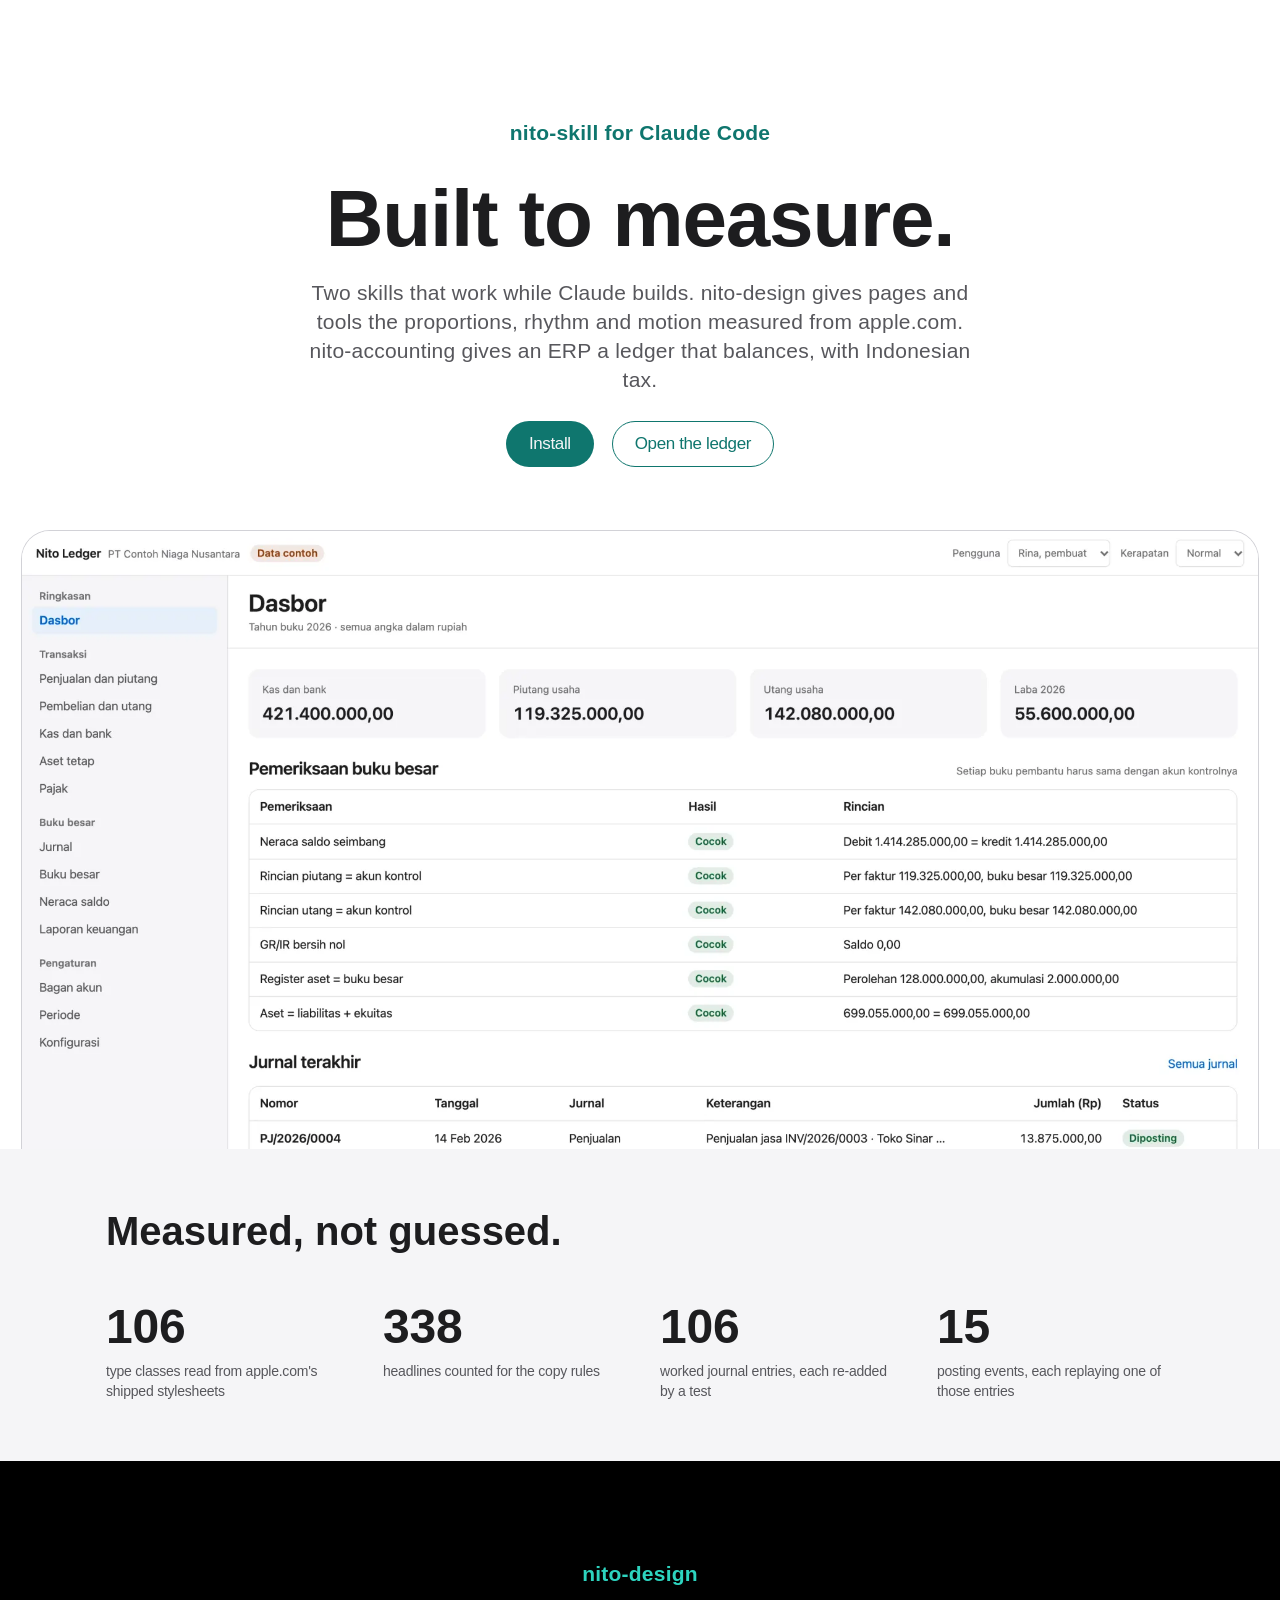
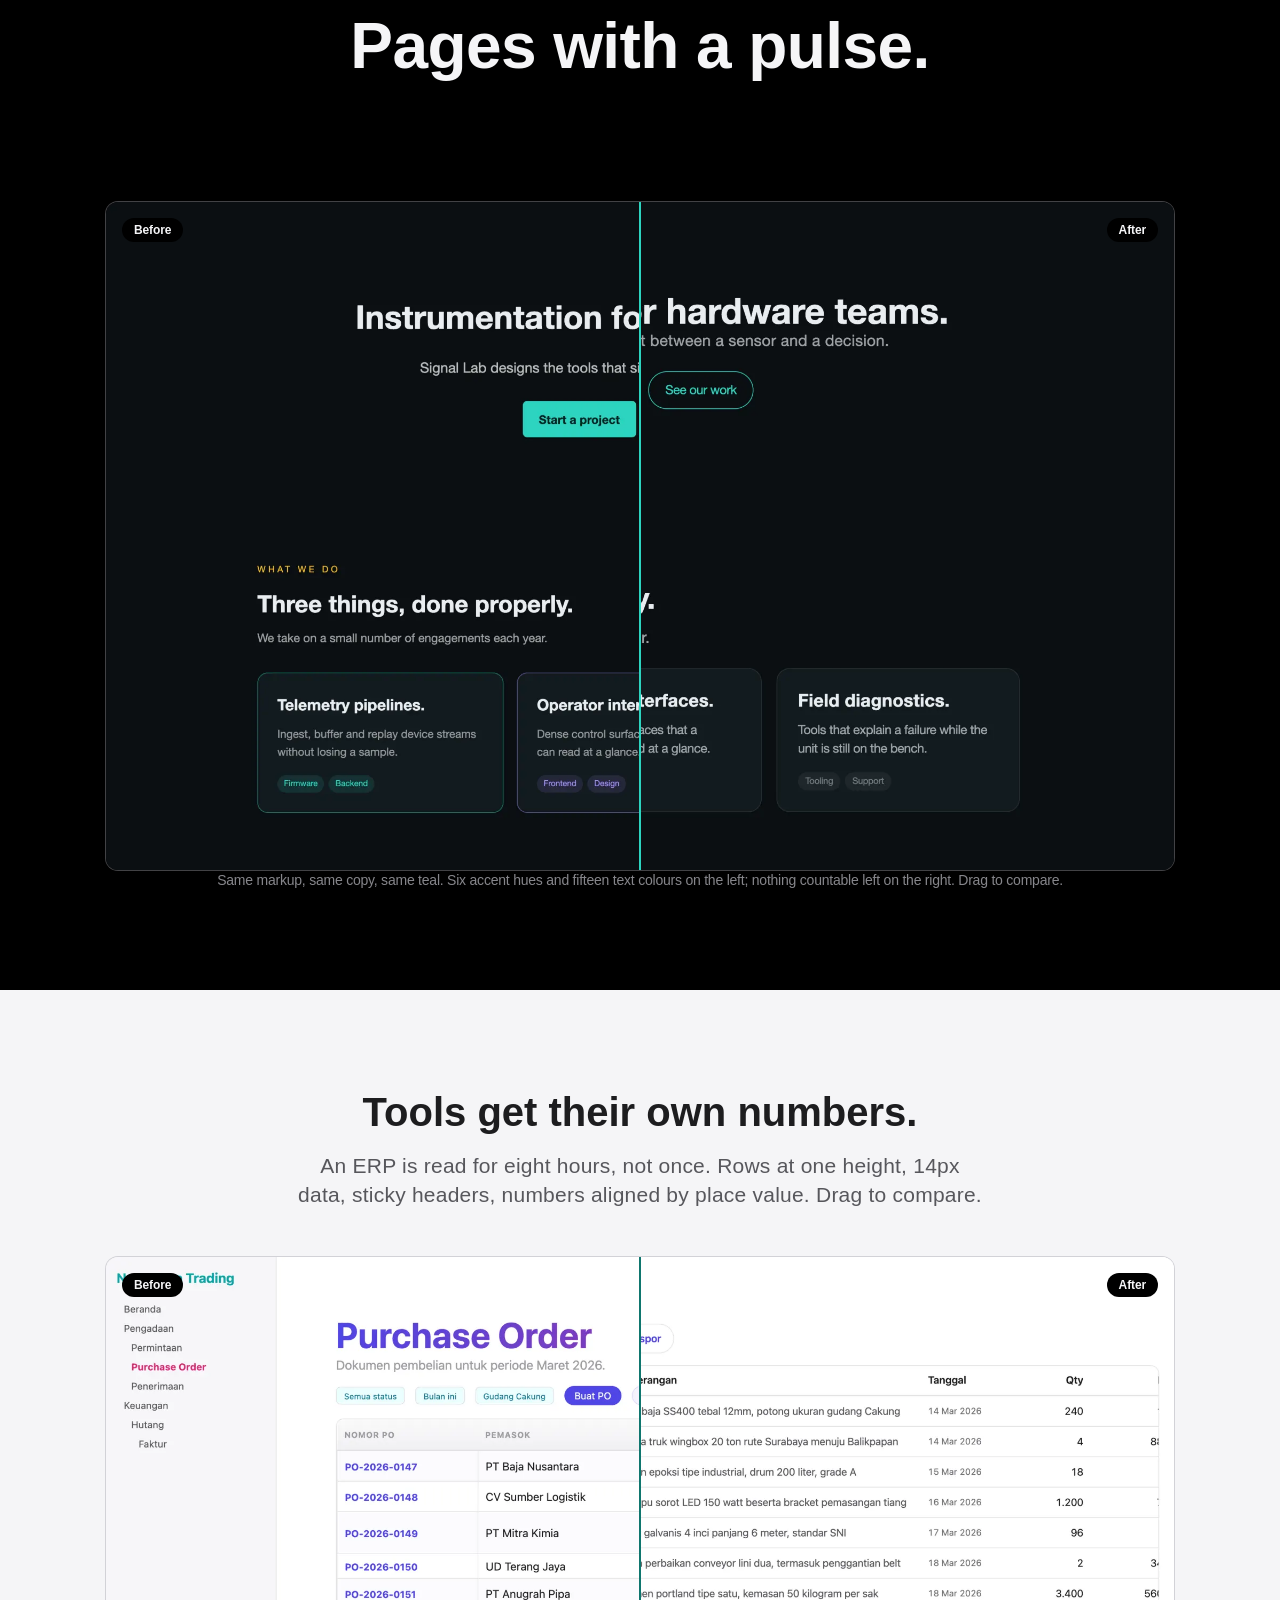
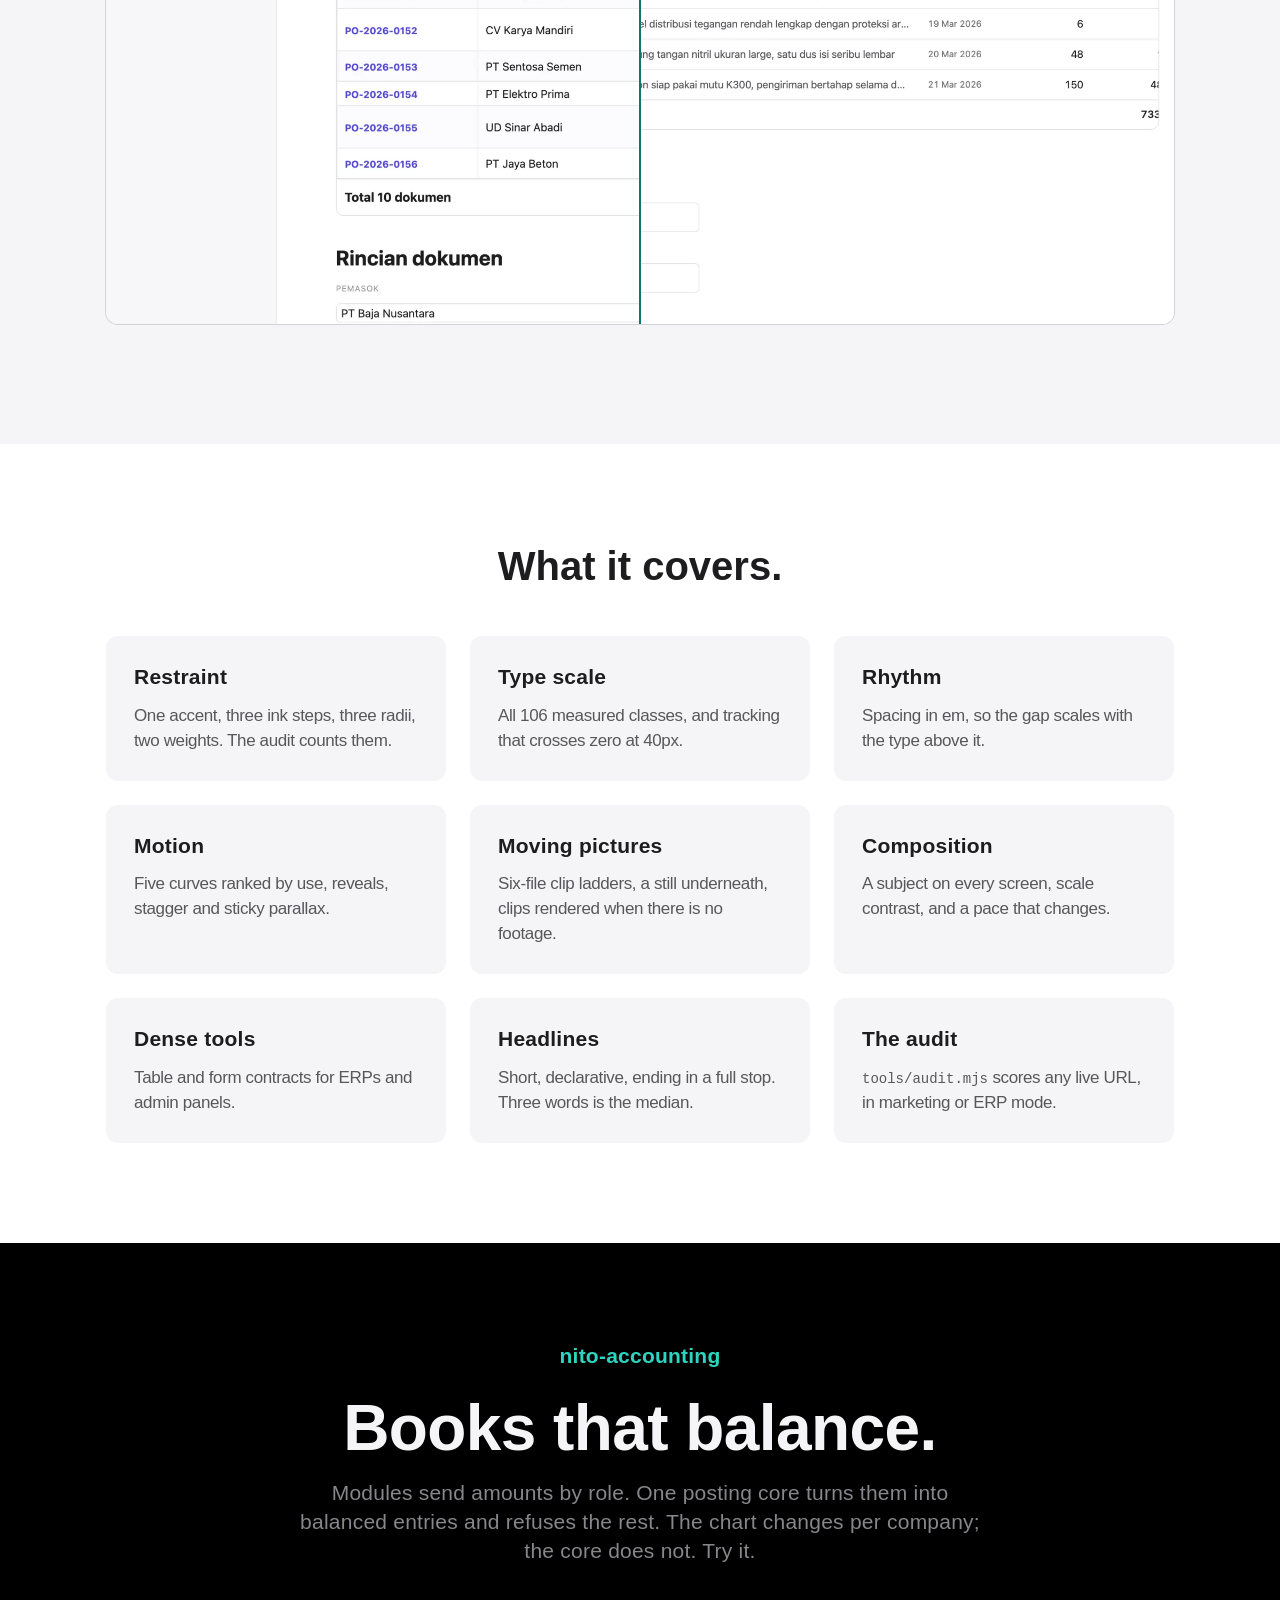
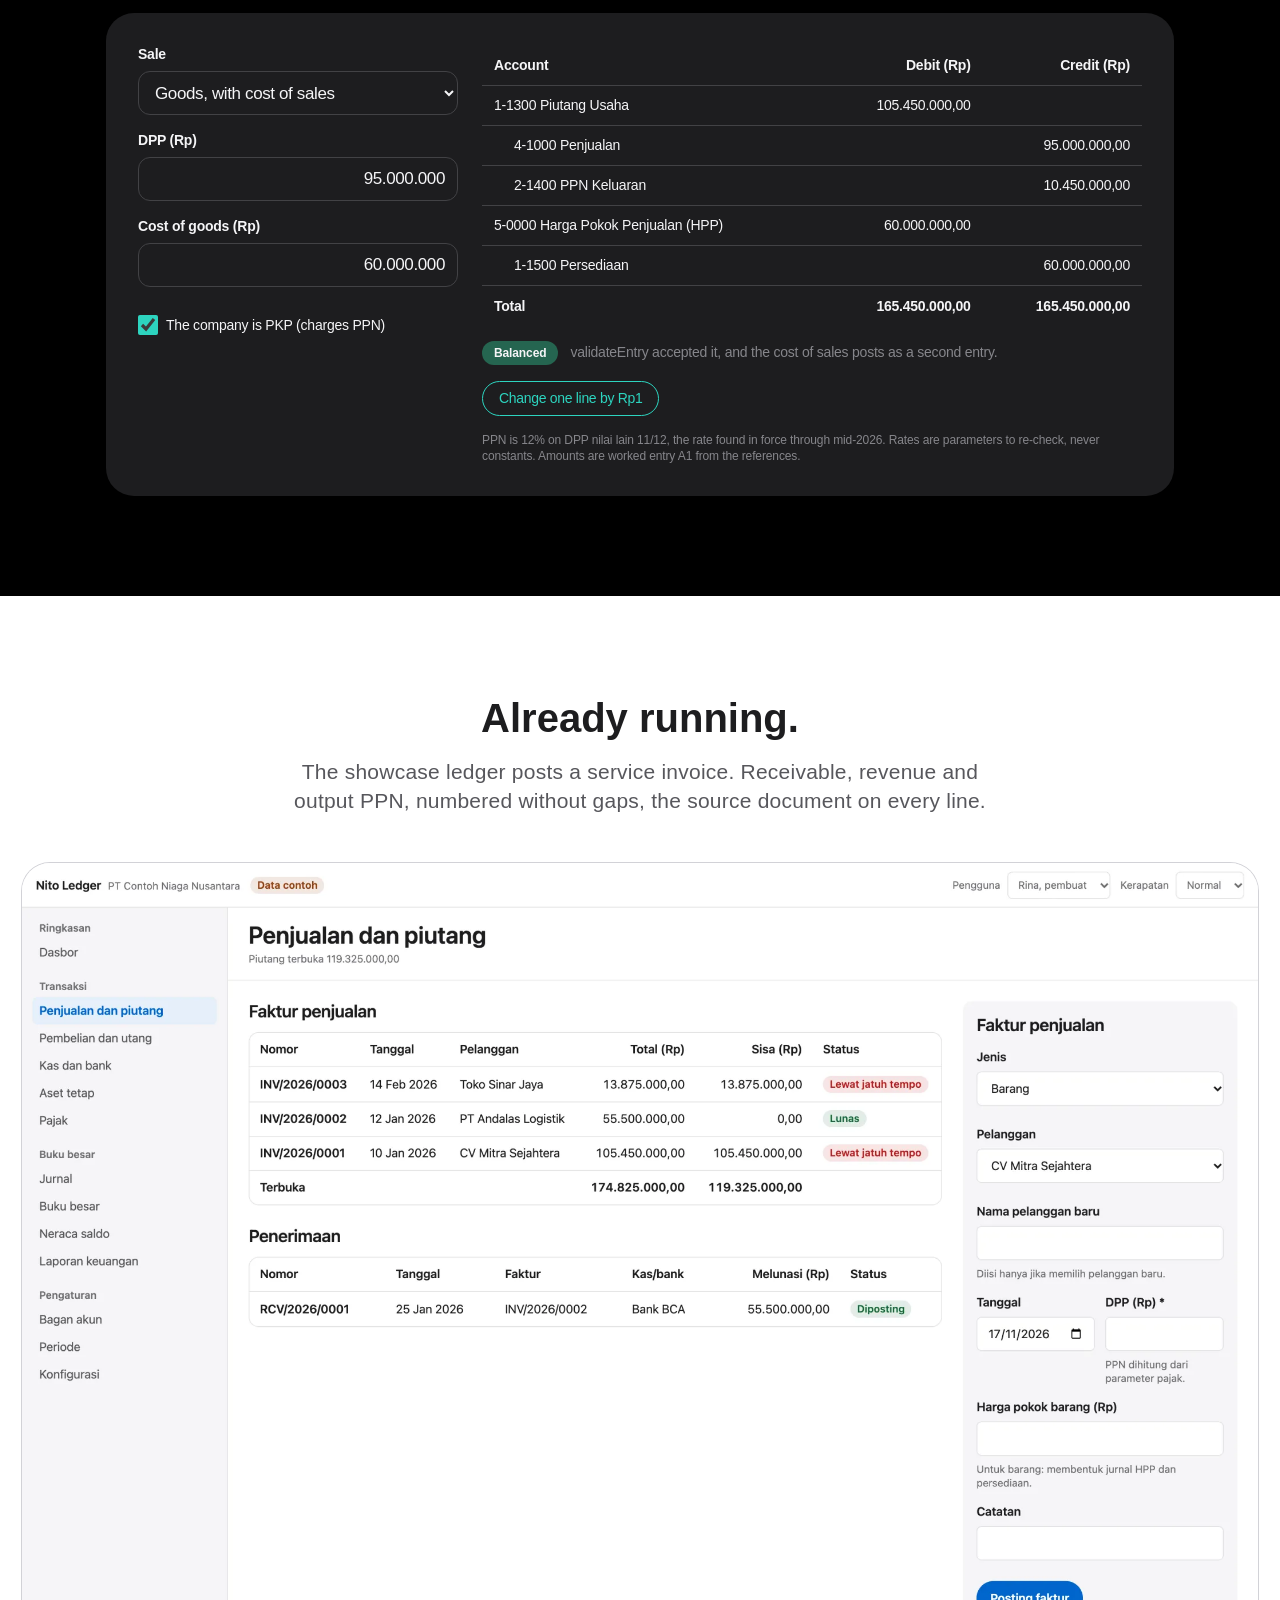
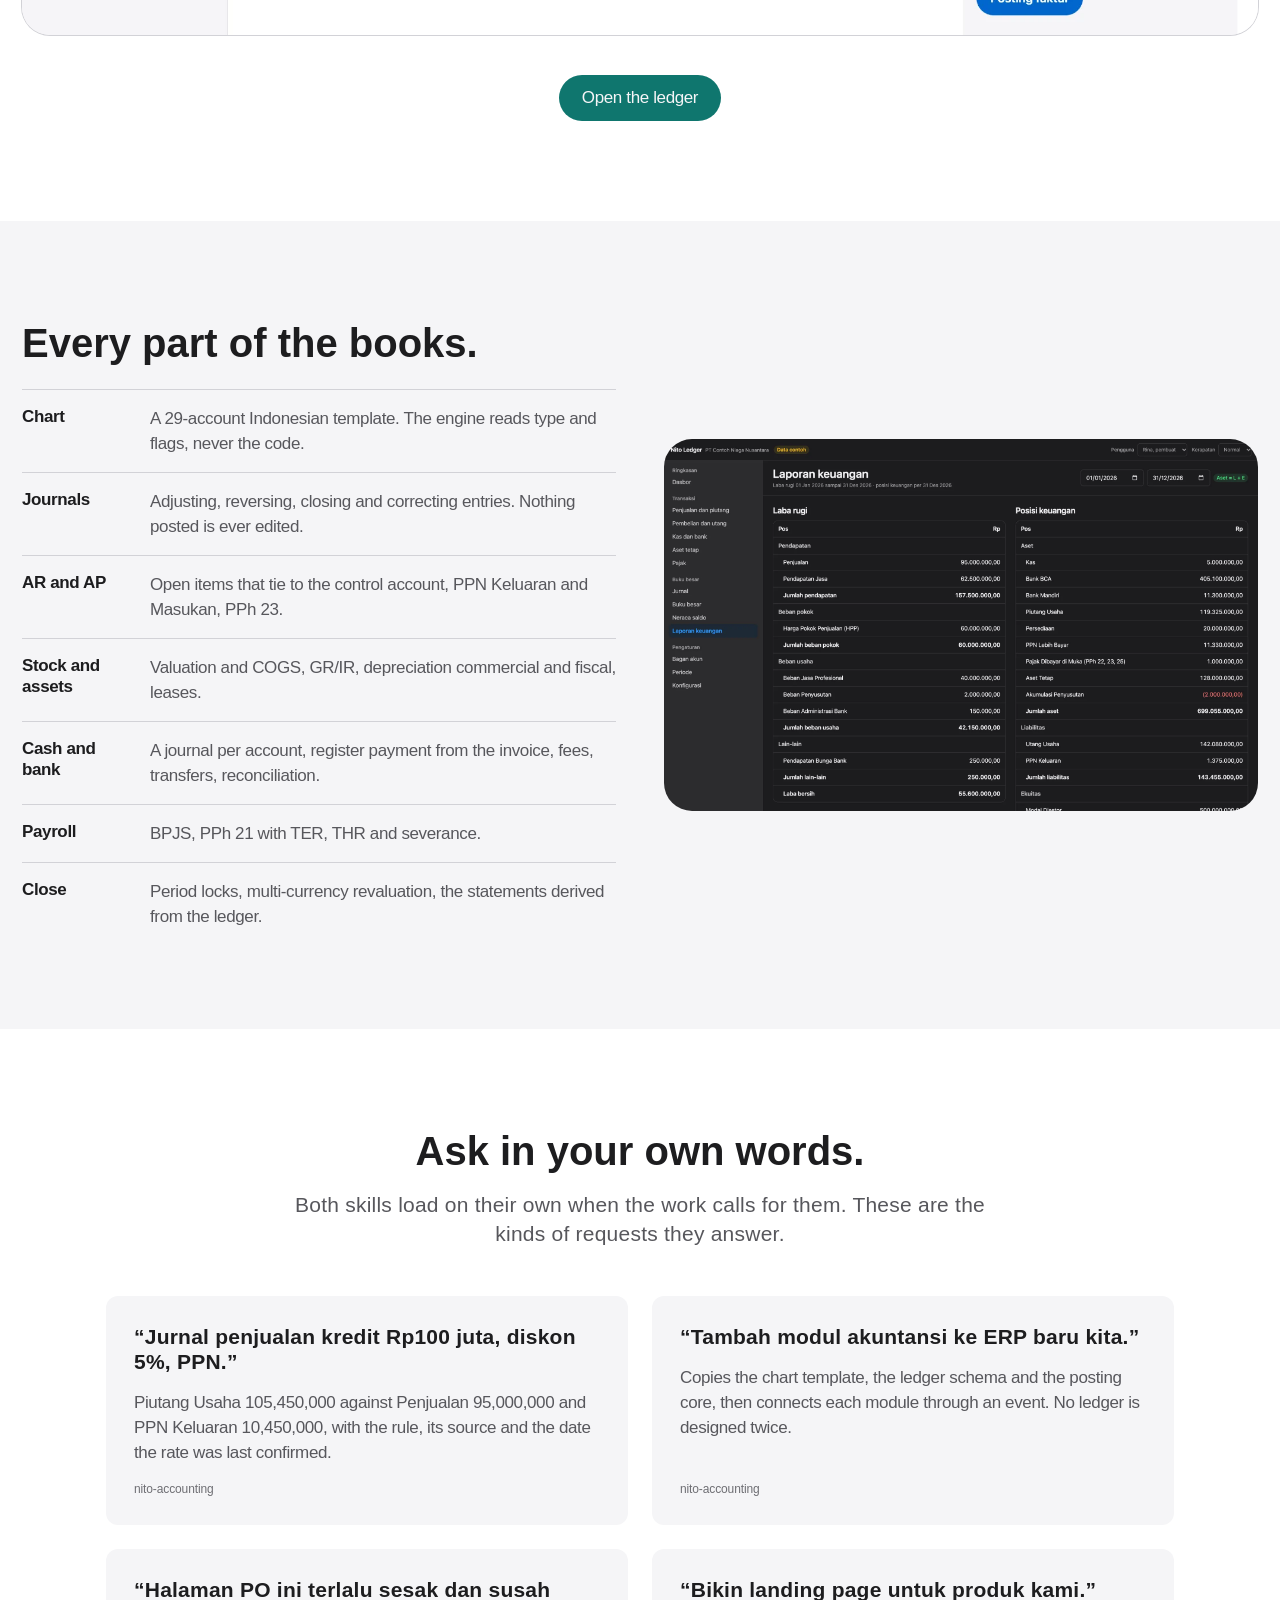
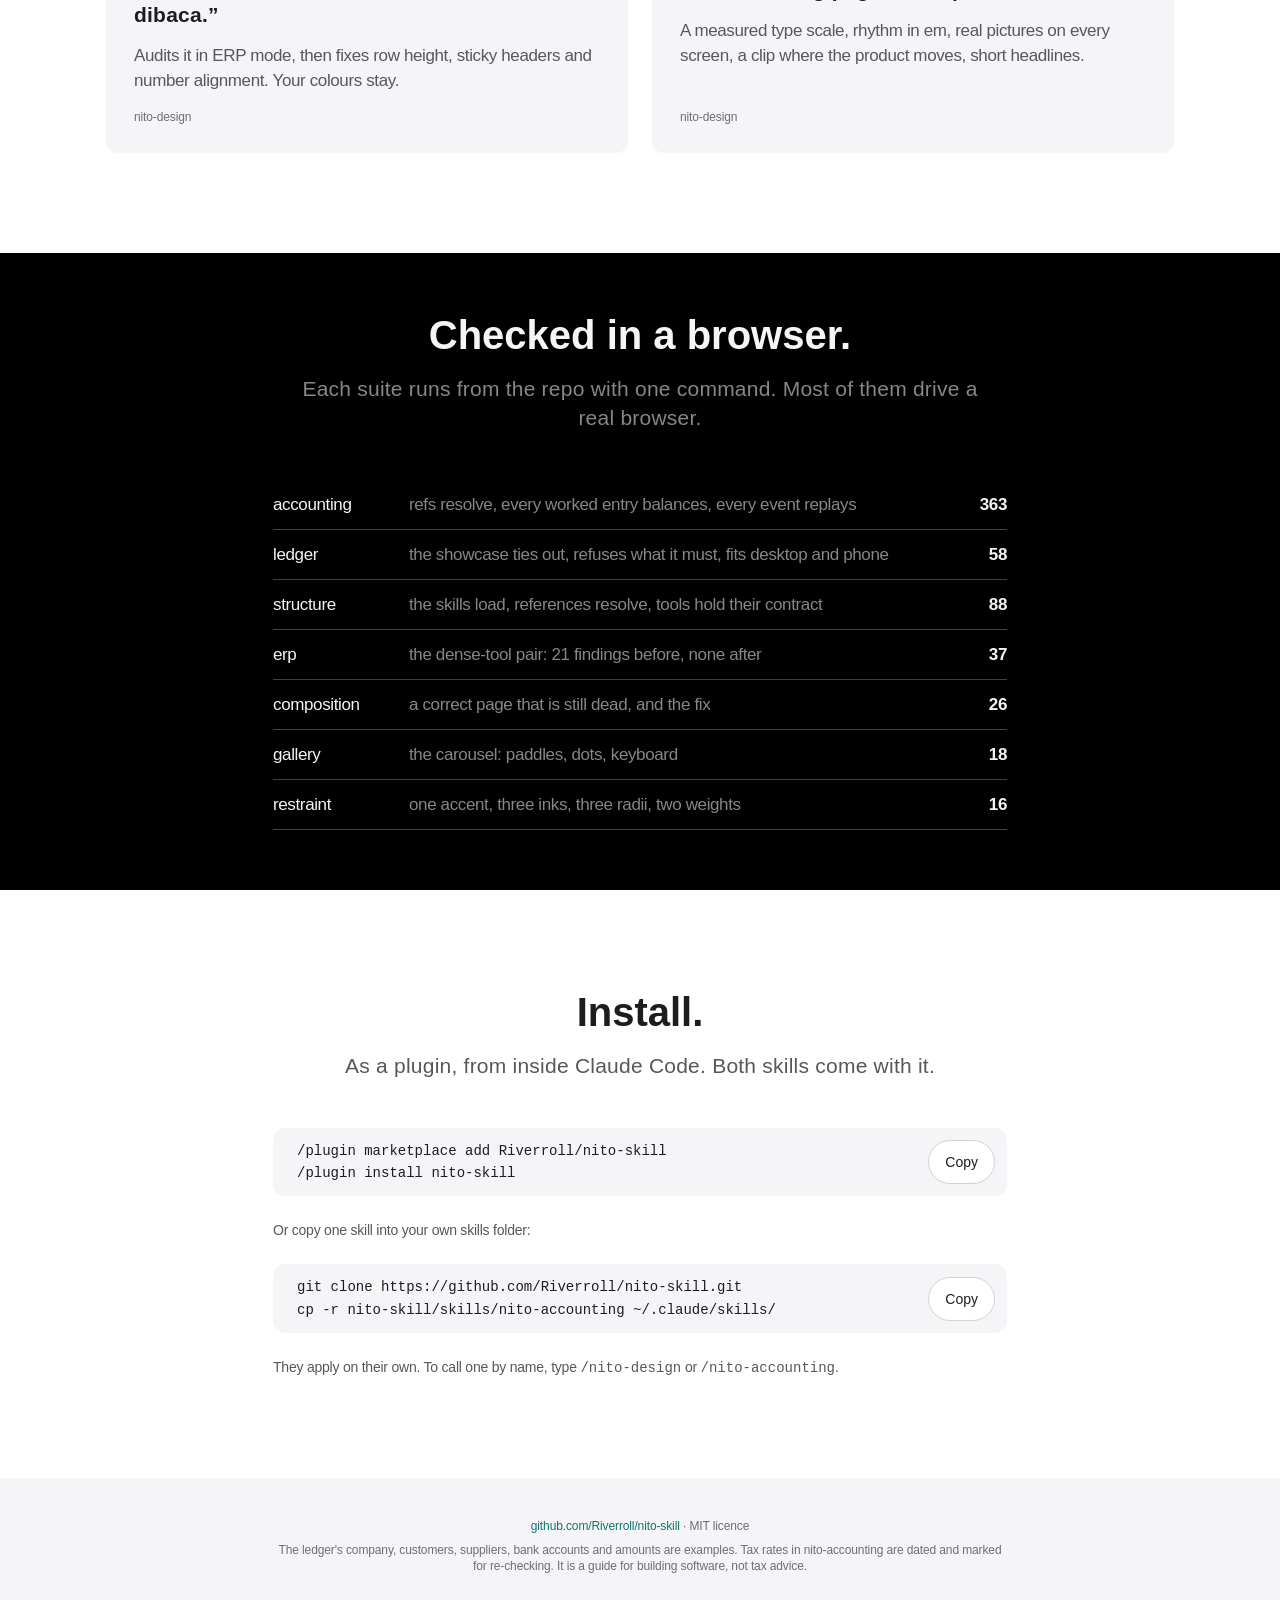
==== commit 3aa278c9: "feat(ledger): register payment into a chosen bank, Kas dan bank page Each cash and bank account is a" ====
--- a/index.html
+++ b/index.html
@@ -11,7 +11,7 @@
   /* The landing page for nito-skill, built with nito-design's marketing mode.
      Its own palette: the green of a ruled ledger book as the one accent, on
      the measured neutrals. Every picture on it is something the two skills
-     made: the showcase ledger, the Ridge page, the before-and-after pairs. */
+     made: the showcase ledger and the before-and-after pairs. */
   :root {
     --accent: #0f766e;          /* 5.47:1 on #fff, 4.70:1 on #f5f5f7 */
     --accent-hover: #0d6b64;
@@ -194,7 +194,7 @@
         <div class="stat" data-reveal><b>106</b><span class="t-body-reduced">type classes read from apple.com's shipped stylesheets</span></div>
         <div class="stat" data-reveal><b>338</b><span class="t-body-reduced">headlines counted for the copy rules</span></div>
         <div class="stat" data-reveal><b>106</b><span class="t-body-reduced">worked journal entries, each re-added by a test</span></div>
-        <div class="stat" data-reveal><b>12</b><span class="t-body-reduced">posting events, each replaying one of those entries</span></div>
+        <div class="stat" data-reveal><b>15</b><span class="t-body-reduced">posting events, each replaying one of those entries</span></div>
       </div>
     </div>
   </section>
@@ -205,15 +205,17 @@
       <h2 class="t-headline-elevated" data-reveal>Pages with a pulse.</h2>
       <p class="t-intro" data-reveal>A spacing ladder, rhythm in em, a type scale with its tracking, five easing curves and sticky scroll. Laid over your palette, never in place of it.</p>
     </div>
-    <figure class="frame-img" data-reveal>
-      <picture>
-        <source media="(max-width: 734px)" srcset="example/media/site/ridge-1000.webp">
-        <img src="example/media/site/ridge.webp" width="2000" height="1250" loading="lazy" decoding="async"
-             alt="The Ridge example page: the headline Nineteen minutes over a night photograph of a lava lake, its crust split by bright orange seams.">
-      </picture>
-    </figure>
-    <div class="section-content">
-      <a class="more" href="example/">See the Ridge page</a>
+    <div class="compare" data-reveal>
+      <img src="example/media/site/fixme-before.webp" width="2000" height="1250" loading="lazy" decoding="async"
+           alt="Before: a dark agency page with a teal accent, cards in different colours, and headline sizes that do not step.">
+      <img class="after" src="example/media/site/fixme-after.webp" width="2000" height="1250" loading="lazy" decoding="async"
+           alt="After: the same page, same copy and same teal, with one card treatment, three ink steps and an even rhythm.">
+      <span class="rule" aria-hidden="true"></span>
+      <span class="tag tag--l" aria-hidden="true">Before</span><span class="tag tag--r" aria-hidden="true">After</span>
+      <input type="range" min="0" max="100" value="50" aria-label="Compare the page before and after nito-design: slide right to show more of the before page">
+    </div>
+    <div class="section-content">
+      <p class="t-body-reduced more-note" data-reveal>Same markup, same copy, same teal. Six accent hues and fifteen text colours on the left; nothing countable left on the right. Drag to compare.</p>
     </div>
   </section>
 
@@ -319,6 +321,7 @@
           <li data-reveal><b>Journals</b><span>Adjusting, reversing, closing and correcting entries. Nothing posted is ever edited.</span></li>
           <li data-reveal><b>AR and AP</b><span>Open items that tie to the control account, PPN Keluaran and Masukan, PPh 23.</span></li>
           <li data-reveal><b>Stock and assets</b><span>Valuation and COGS, GR/IR, depreciation commercial and fiscal, leases.</span></li>
+          <li data-reveal><b>Cash and bank</b><span>A journal per account, register payment from the invoice, fees, transfers, reconciliation.</span></li>
           <li data-reveal><b>Payroll</b><span>BPJS, PPh 21 with TER, THR and severance.</span></li>
           <li data-reveal><b>Close</b><span>Period locks, multi-currency revaluation, the statements derived from the ledger.</span></li>
         </ul>
@@ -348,8 +351,8 @@
       <h2 class="t-headline" data-reveal>Checked in a browser.</h2>
       <p class="t-intro" data-reveal>Each suite runs from the repo with one command. Most of them drive a real browser.</p>
       <ul class="proof" data-reveal>
-        <li><b>accounting</b><span>refs resolve, every worked entry balances, every event replays</span><em>357</em></li>
-        <li><b>ledger</b><span>the showcase ties out, refuses what it must, fits desktop and phone</span><em>43</em></li>
+        <li><b>accounting</b><span>refs resolve, every worked entry balances, every event replays</span><em>363</em></li>
+        <li><b>ledger</b><span>the showcase ties out, refuses what it must, fits desktop and phone</span><em>58</em></li>
         <li><b>structure</b><span>the skills load, references resolve, tools hold their contract</span><em>88</em></li>
         <li><b>erp</b><span>the dense-tool pair: 21 findings before, none after</span><em>37</em></li>
         <li><b>composition</b><span>a correct page that is still dead, and the fix</span><em>26</em></li>
@@ -378,7 +381,7 @@
 <footer class="section section--alt">
   <div class="section-content">
     <p><a href="https://github.com/Riverroll/nito-skill">github.com/Riverroll/nito-skill</a> · MIT licence</p>
-    <p>The ledger's company, customers, suppliers and amounts are examples. The Ridge page's product is fiction; its photographs are public-domain USGS and NPS frames, credited on that page. Tax rates in nito-accounting are dated and marked for re-checking. It is a guide for building software, not tax advice.</p>
+    <p>The ledger's company, customers, suppliers, bank accounts and amounts are examples. Tax rates in nito-accounting are dated and marked for re-checking. It is a guide for building software, not tax advice.</p>
   </div>
 </footer>
 
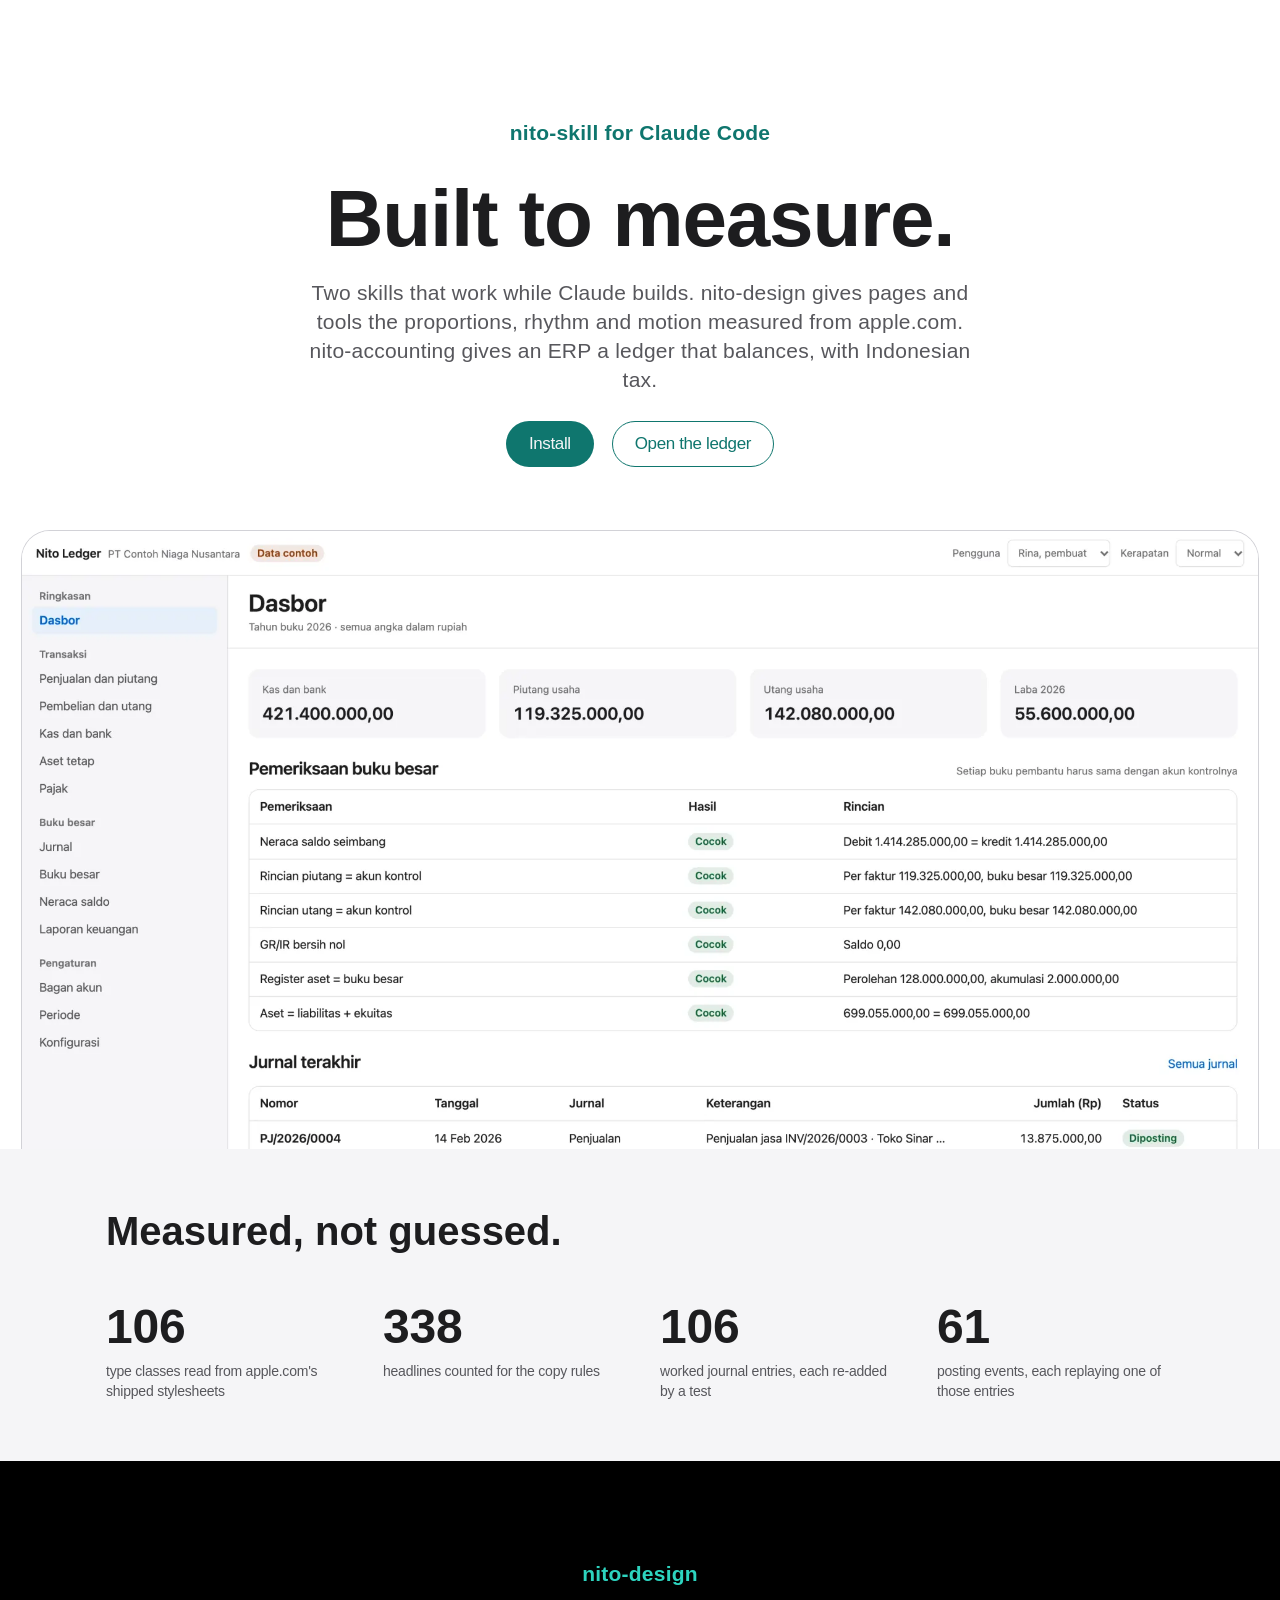
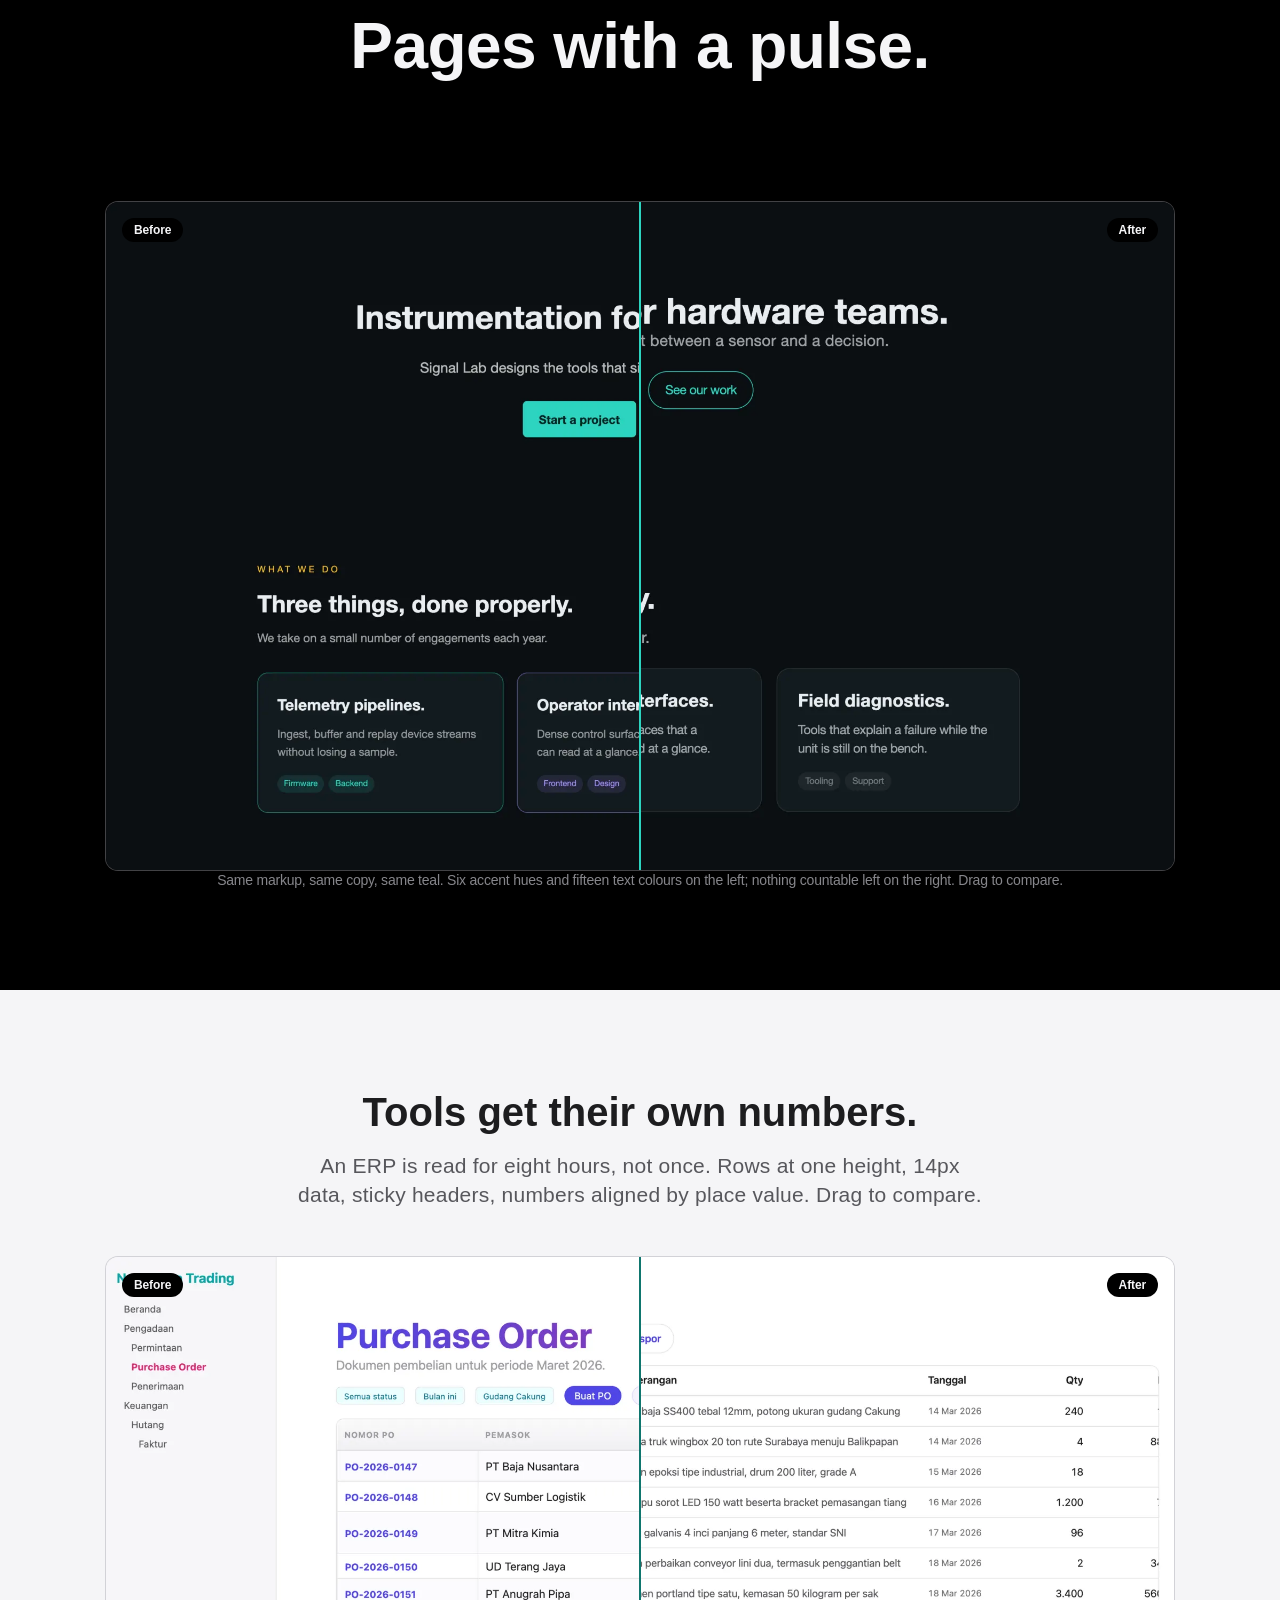
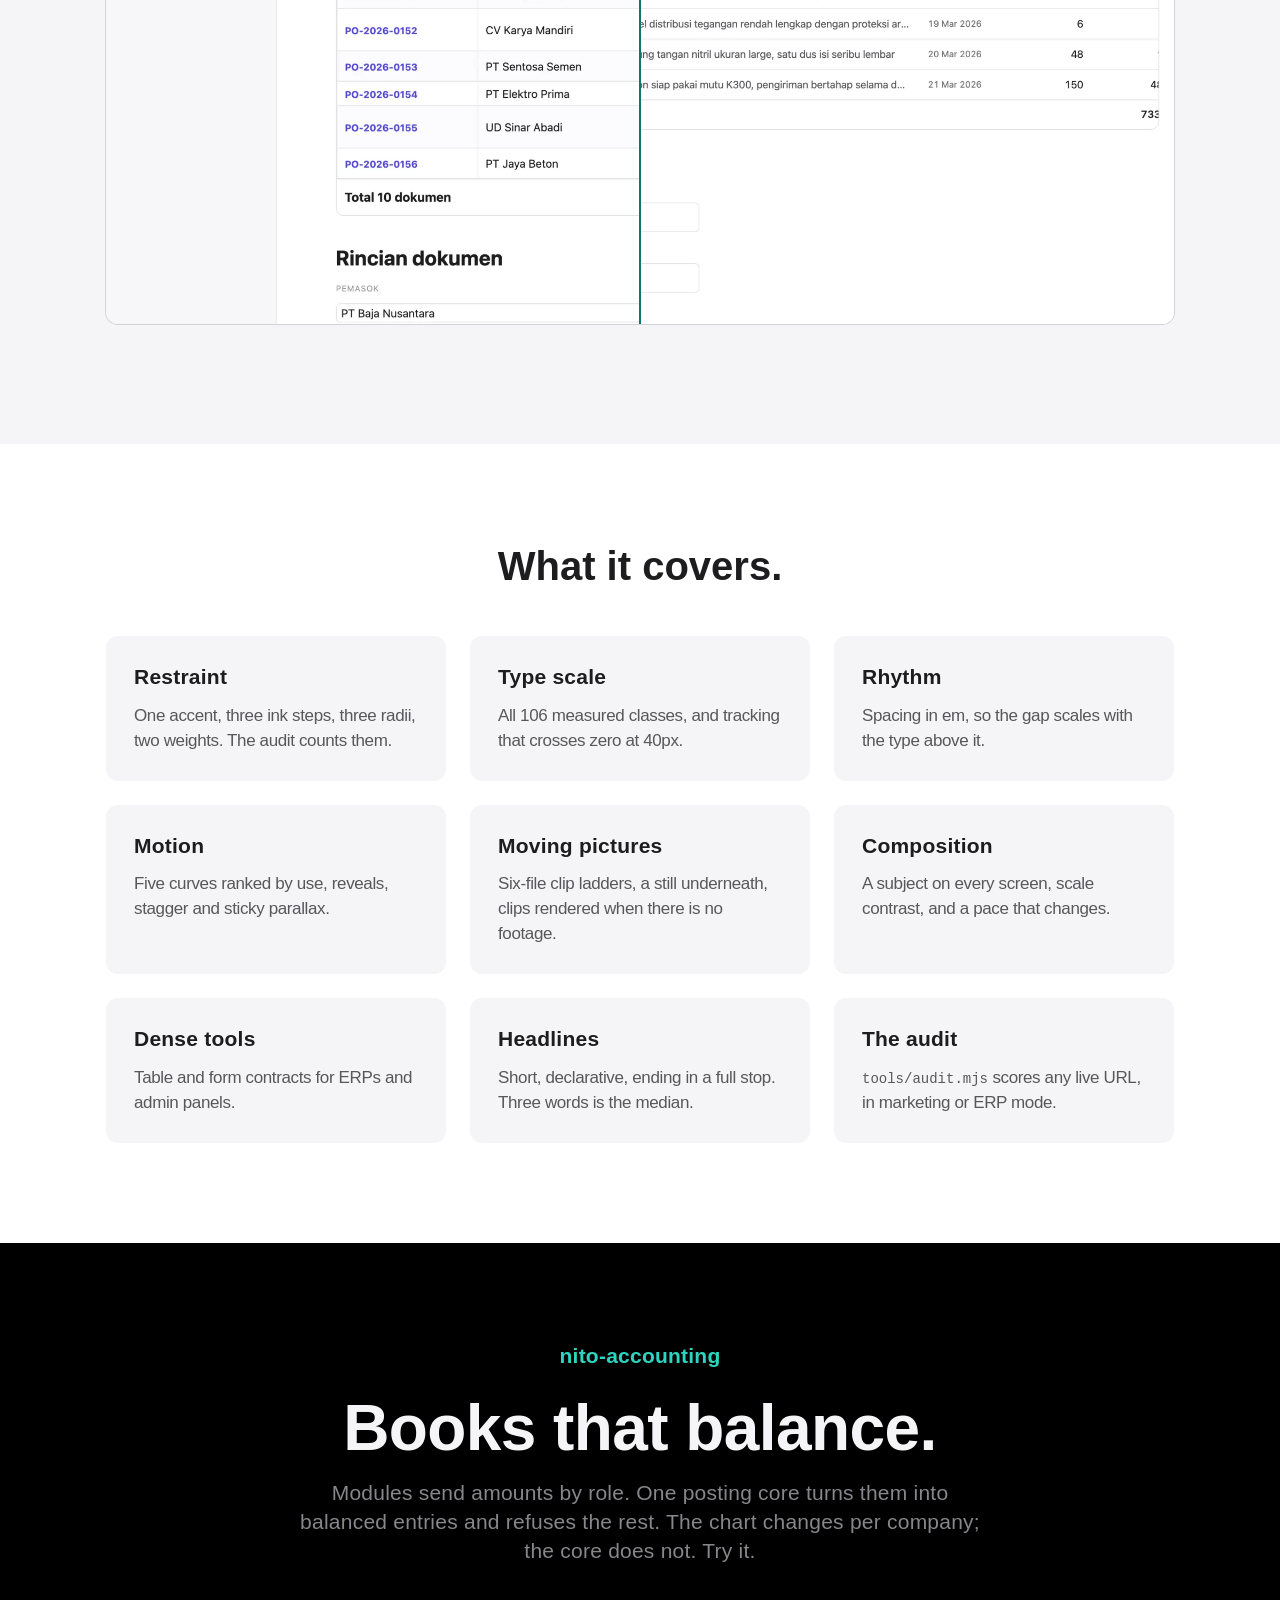
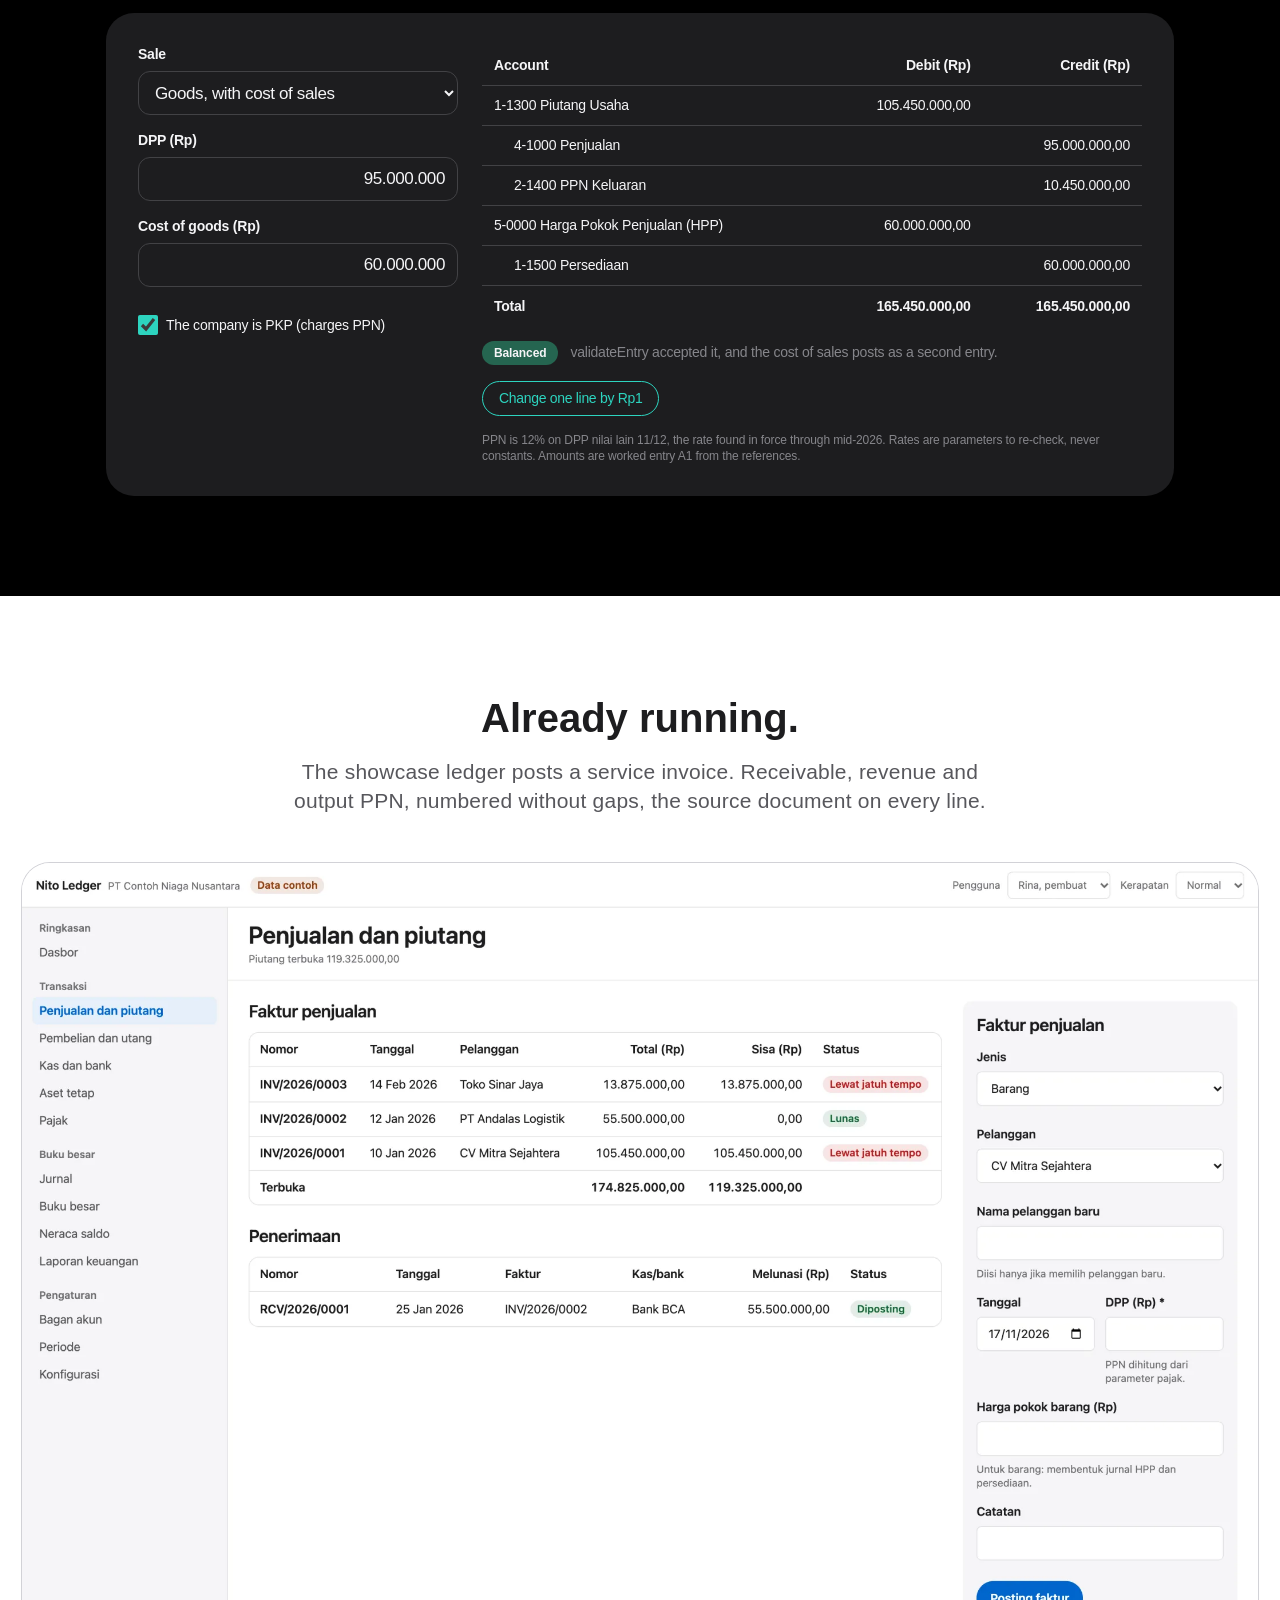
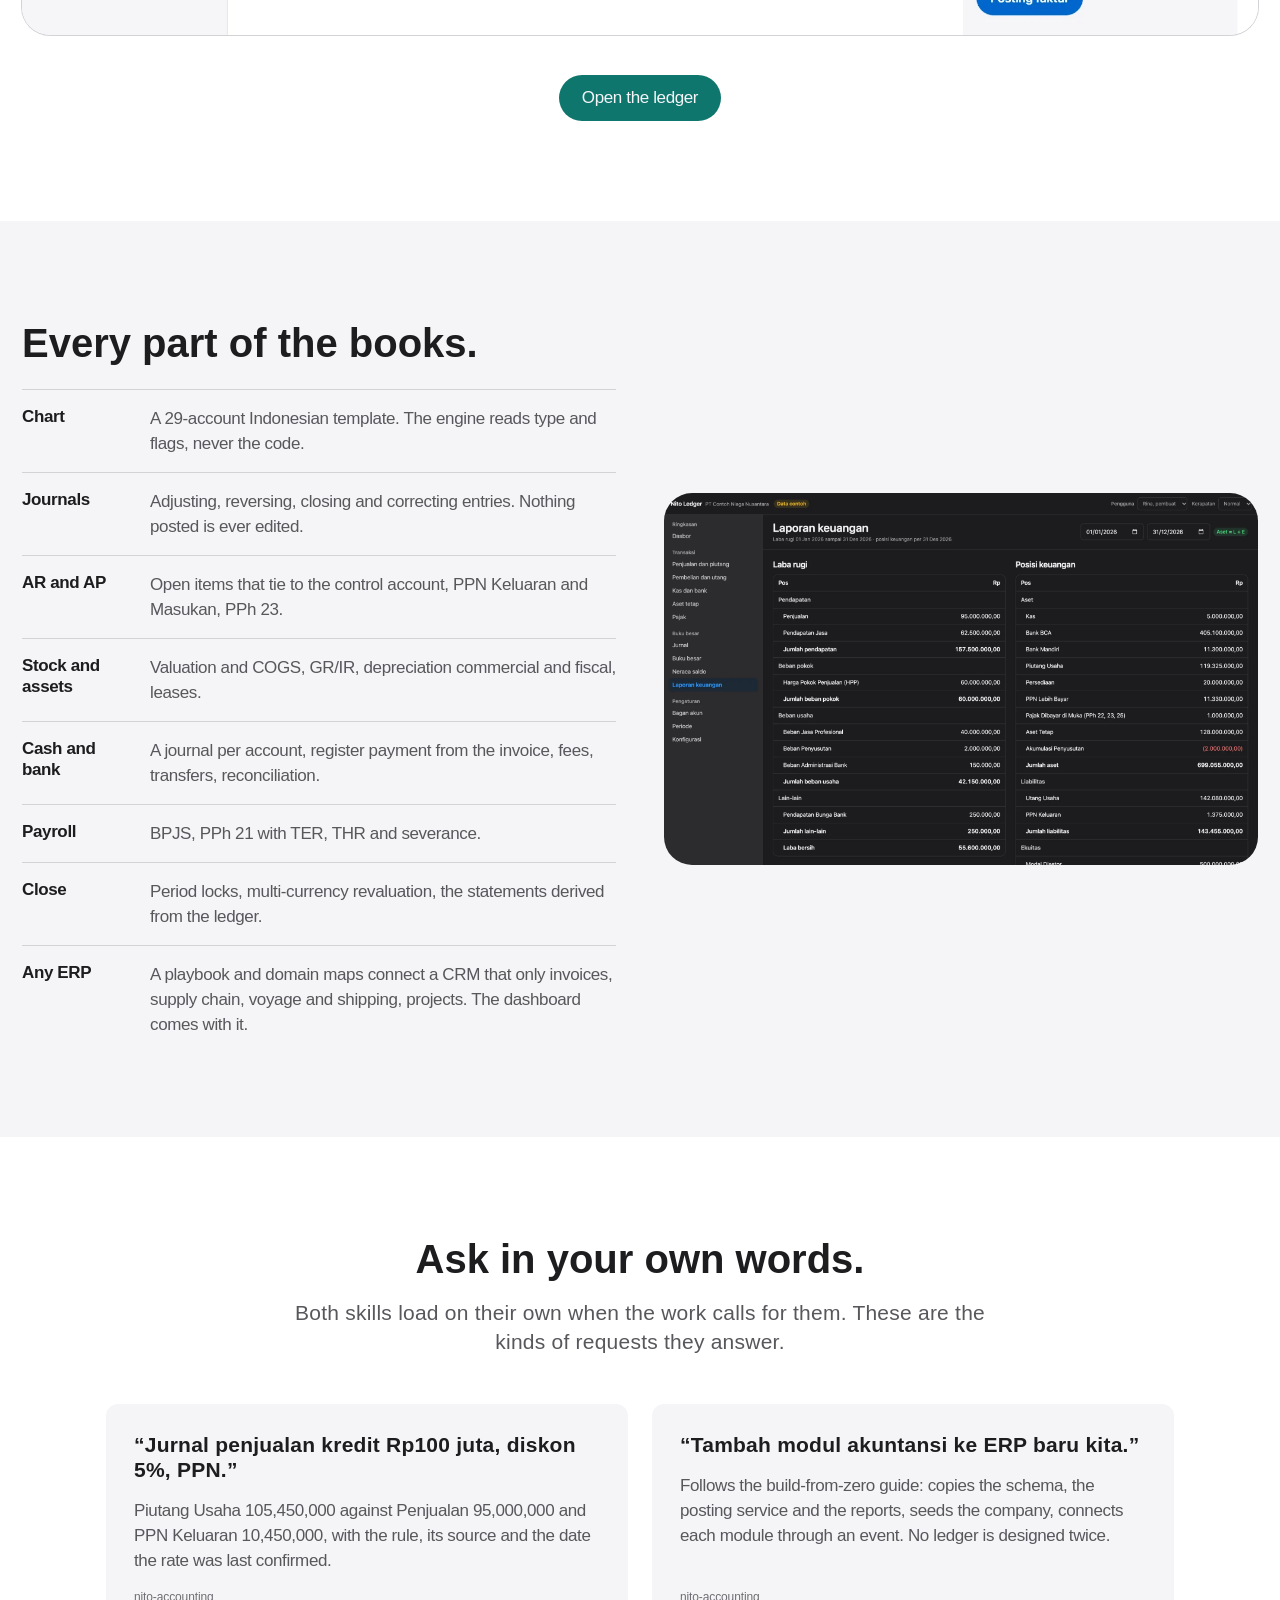
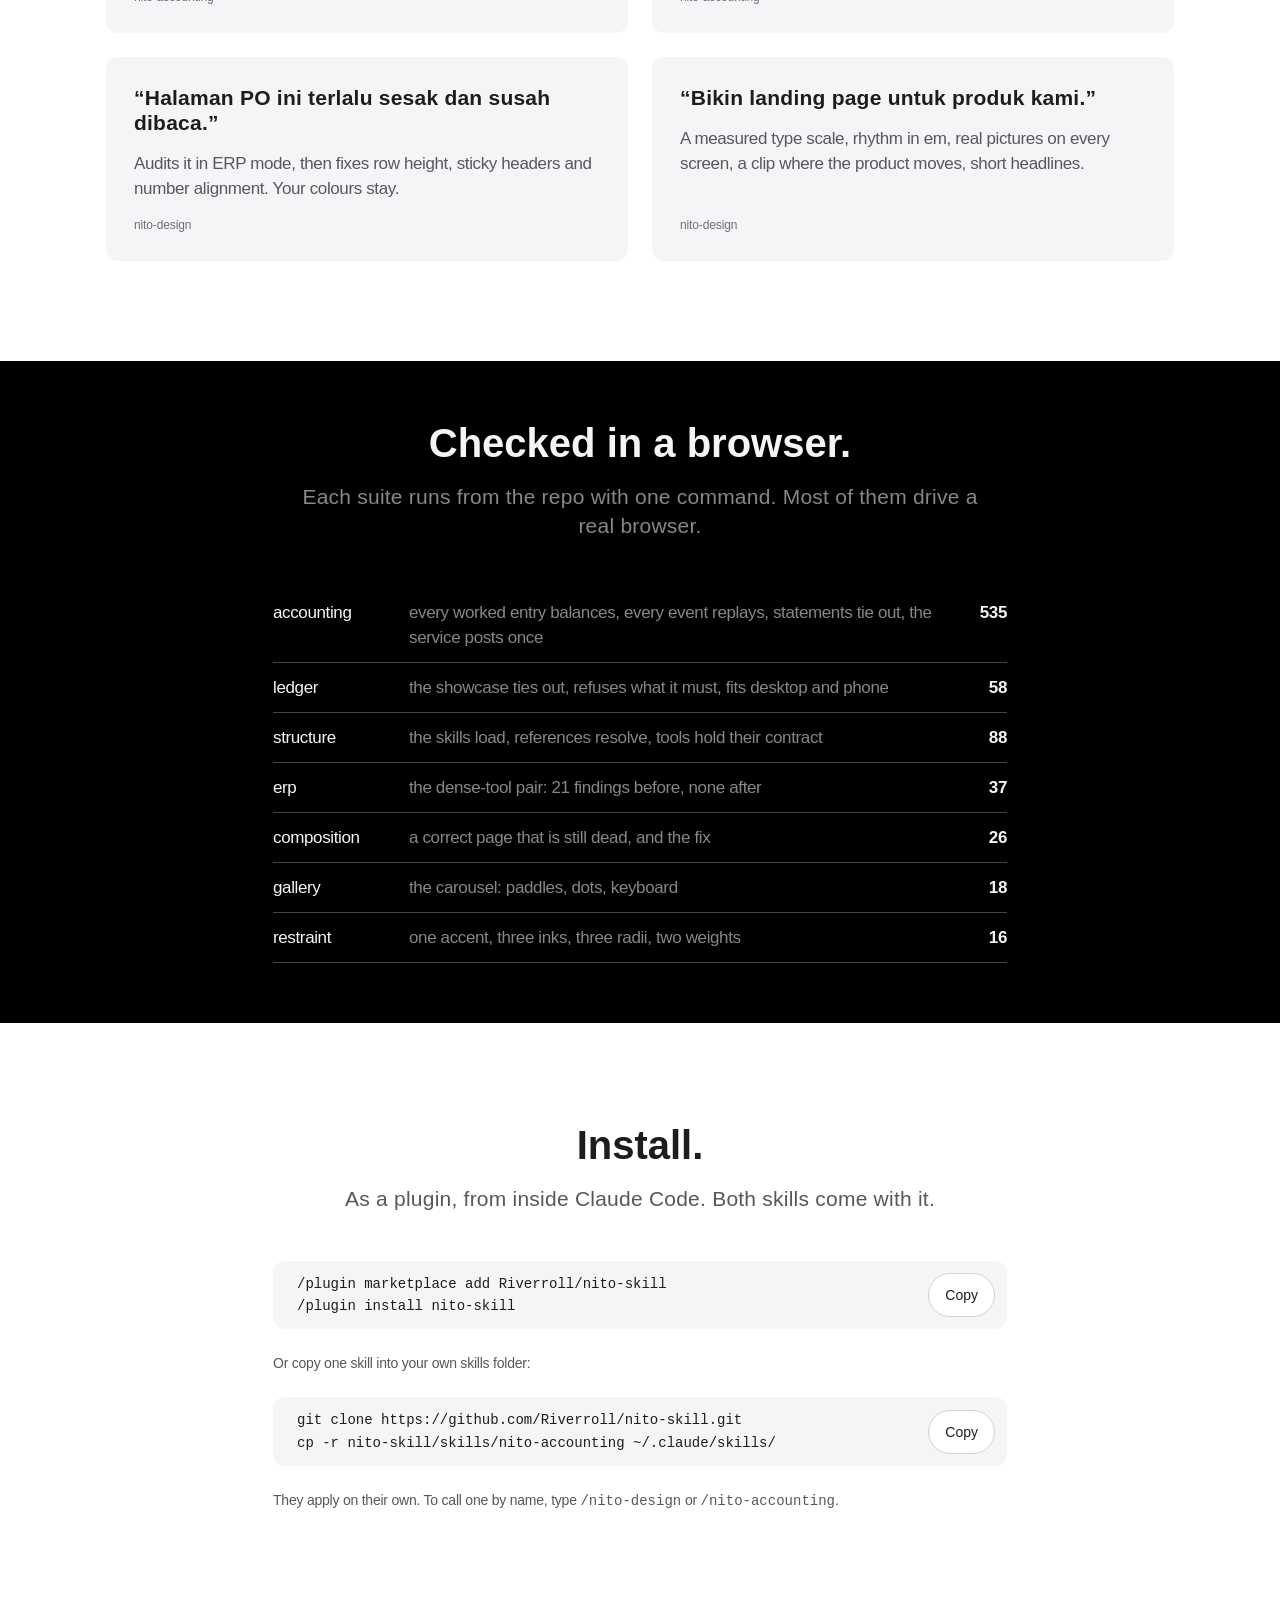
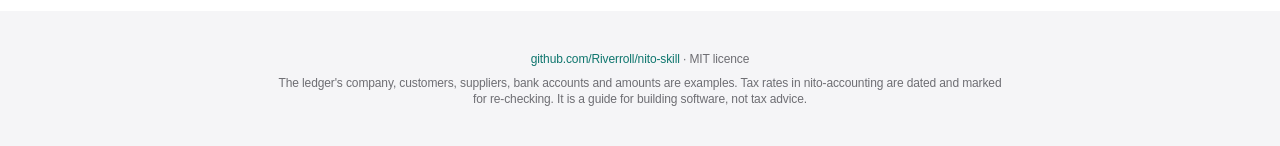
==== commit 9ff5b4e7: "feat(nito-accounting): build-from-zero kit, integration playbook, domains The skill now builds accou" ====
--- a/index.html
+++ b/index.html
@@ -194,7 +194,7 @@
         <div class="stat" data-reveal><b>106</b><span class="t-body-reduced">type classes read from apple.com's shipped stylesheets</span></div>
         <div class="stat" data-reveal><b>338</b><span class="t-body-reduced">headlines counted for the copy rules</span></div>
         <div class="stat" data-reveal><b>106</b><span class="t-body-reduced">worked journal entries, each re-added by a test</span></div>
-        <div class="stat" data-reveal><b>15</b><span class="t-body-reduced">posting events, each replaying one of those entries</span></div>
+        <div class="stat" data-reveal><b>61</b><span class="t-body-reduced">posting events, each replaying one of those entries</span></div>
       </div>
     </div>
   </section>
@@ -324,6 +324,7 @@
           <li data-reveal><b>Cash and bank</b><span>A journal per account, register payment from the invoice, fees, transfers, reconciliation.</span></li>
           <li data-reveal><b>Payroll</b><span>BPJS, PPh 21 with TER, THR and severance.</span></li>
           <li data-reveal><b>Close</b><span>Period locks, multi-currency revaluation, the statements derived from the ledger.</span></li>
+          <li data-reveal><b>Any ERP</b><span>A playbook and domain maps connect a CRM that only invoices, supply chain, voyage and shipping, projects. The dashboard comes with it.</span></li>
         </ul>
       </div>
       <figure class="frame-img" data-reveal>
@@ -339,7 +340,7 @@
       <p class="t-intro" data-reveal>Both skills load on their own when the work calls for them. These are the kinds of requests they answer.</p>
       <div class="prompts">
         <div class="prompt" data-reveal><q>Jurnal penjualan kredit Rp100 juta, diskon 5%, PPN.</q><p>Piutang Usaha 105,450,000 against Penjualan 95,000,000 and PPN Keluaran 10,450,000, with the rule, its source and the date the rate was last confirmed.</p><span class="t-caption">nito-accounting</span></div>
-        <div class="prompt" data-reveal><q>Tambah modul akuntansi ke ERP baru kita.</q><p>Copies the chart template, the ledger schema and the posting core, then connects each module through an event. No ledger is designed twice.</p><span class="t-caption">nito-accounting</span></div>
+        <div class="prompt" data-reveal><q>Tambah modul akuntansi ke ERP baru kita.</q><p>Follows the build-from-zero guide: copies the schema, the posting service and the reports, seeds the company, connects each module through an event. No ledger is designed twice.</p><span class="t-caption">nito-accounting</span></div>
         <div class="prompt" data-reveal><q>Halaman PO ini terlalu sesak dan susah dibaca.</q><p>Audits it in ERP mode, then fixes row height, sticky headers and number alignment. Your colours stay.</p><span class="t-caption">nito-design</span></div>
         <div class="prompt" data-reveal><q>Bikin landing page untuk produk kami.</q><p>A measured type scale, rhythm in em, real pictures on every screen, a clip where the product moves, short headlines.</p><span class="t-caption">nito-design</span></div>
       </div>
@@ -351,7 +352,7 @@
       <h2 class="t-headline" data-reveal>Checked in a browser.</h2>
       <p class="t-intro" data-reveal>Each suite runs from the repo with one command. Most of them drive a real browser.</p>
       <ul class="proof" data-reveal>
-        <li><b>accounting</b><span>refs resolve, every worked entry balances, every event replays</span><em>363</em></li>
+        <li><b>accounting</b><span>every worked entry balances, every event replays, statements tie out, the service posts once</span><em>535</em></li>
         <li><b>ledger</b><span>the showcase ties out, refuses what it must, fits desktop and phone</span><em>58</em></li>
         <li><b>structure</b><span>the skills load, references resolve, tools hold their contract</span><em>88</em></li>
         <li><b>erp</b><span>the dense-tool pair: 21 findings before, none after</span><em>37</em></li>
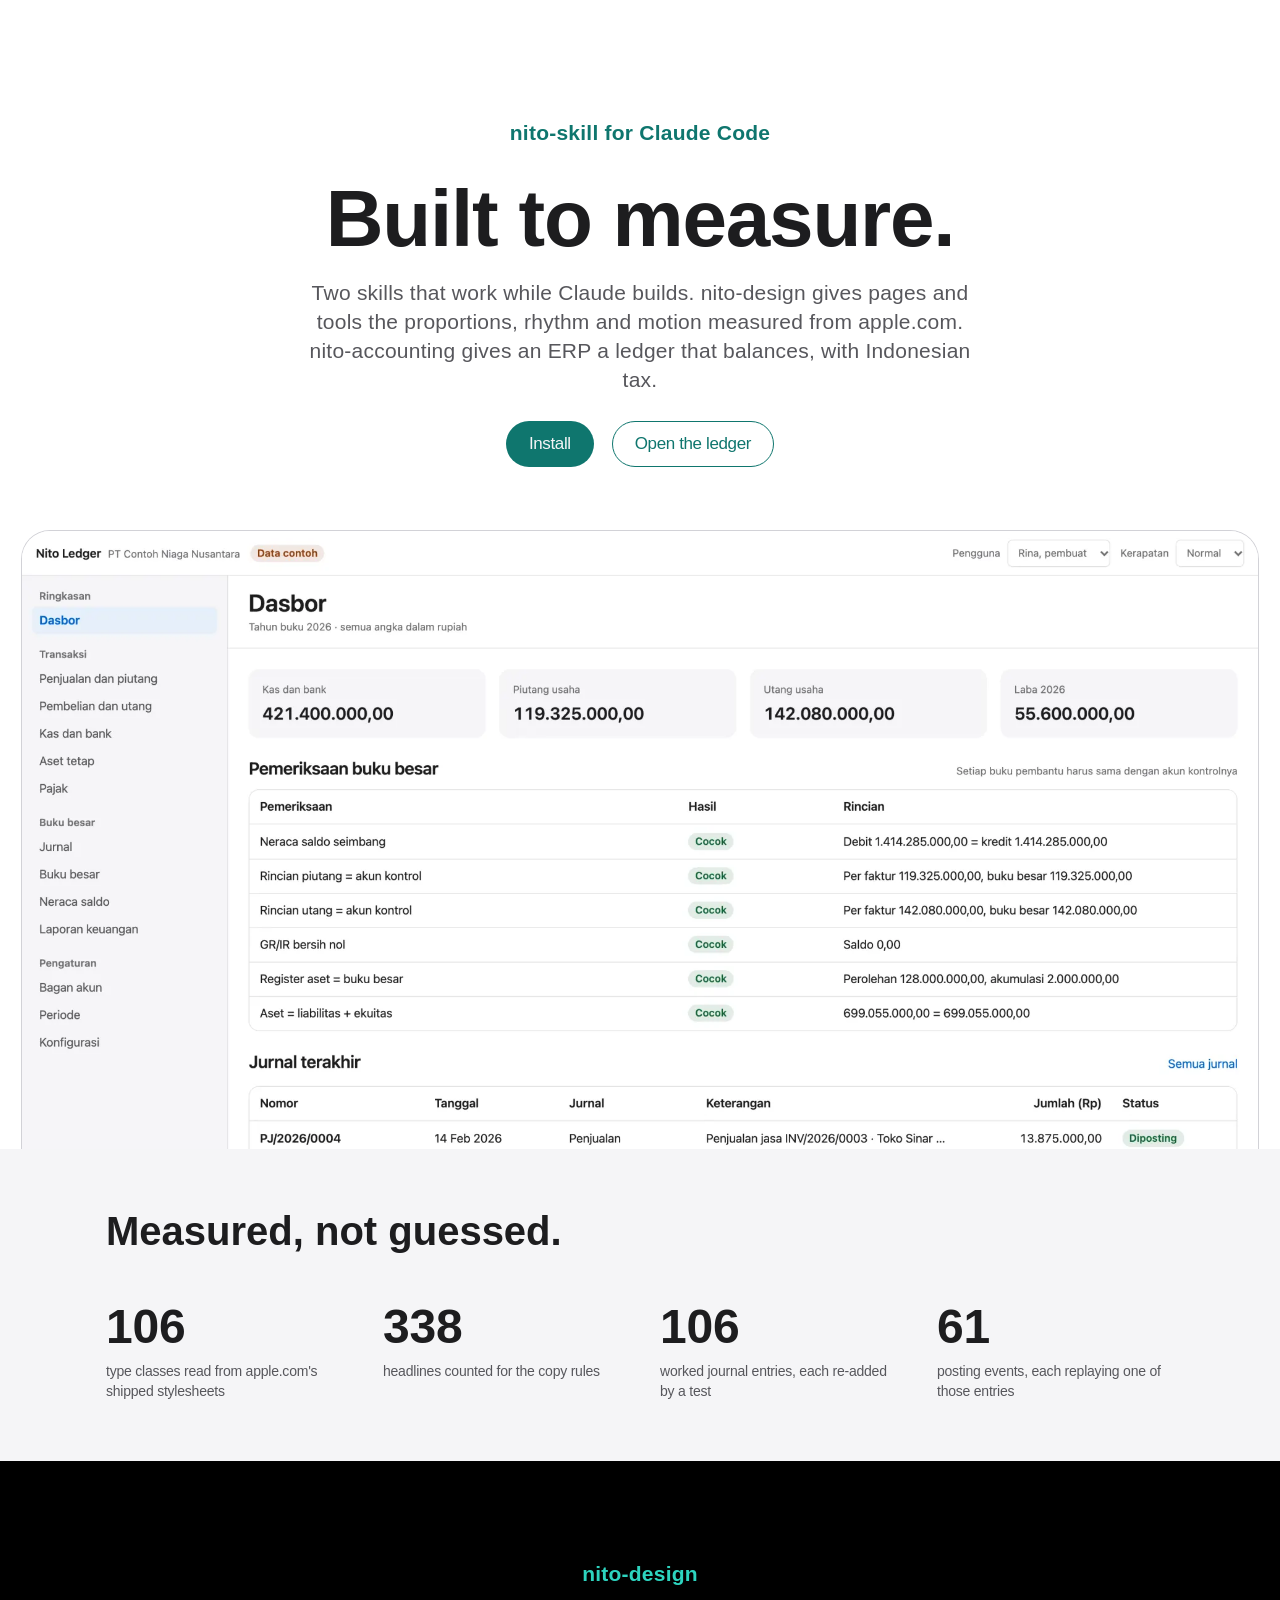
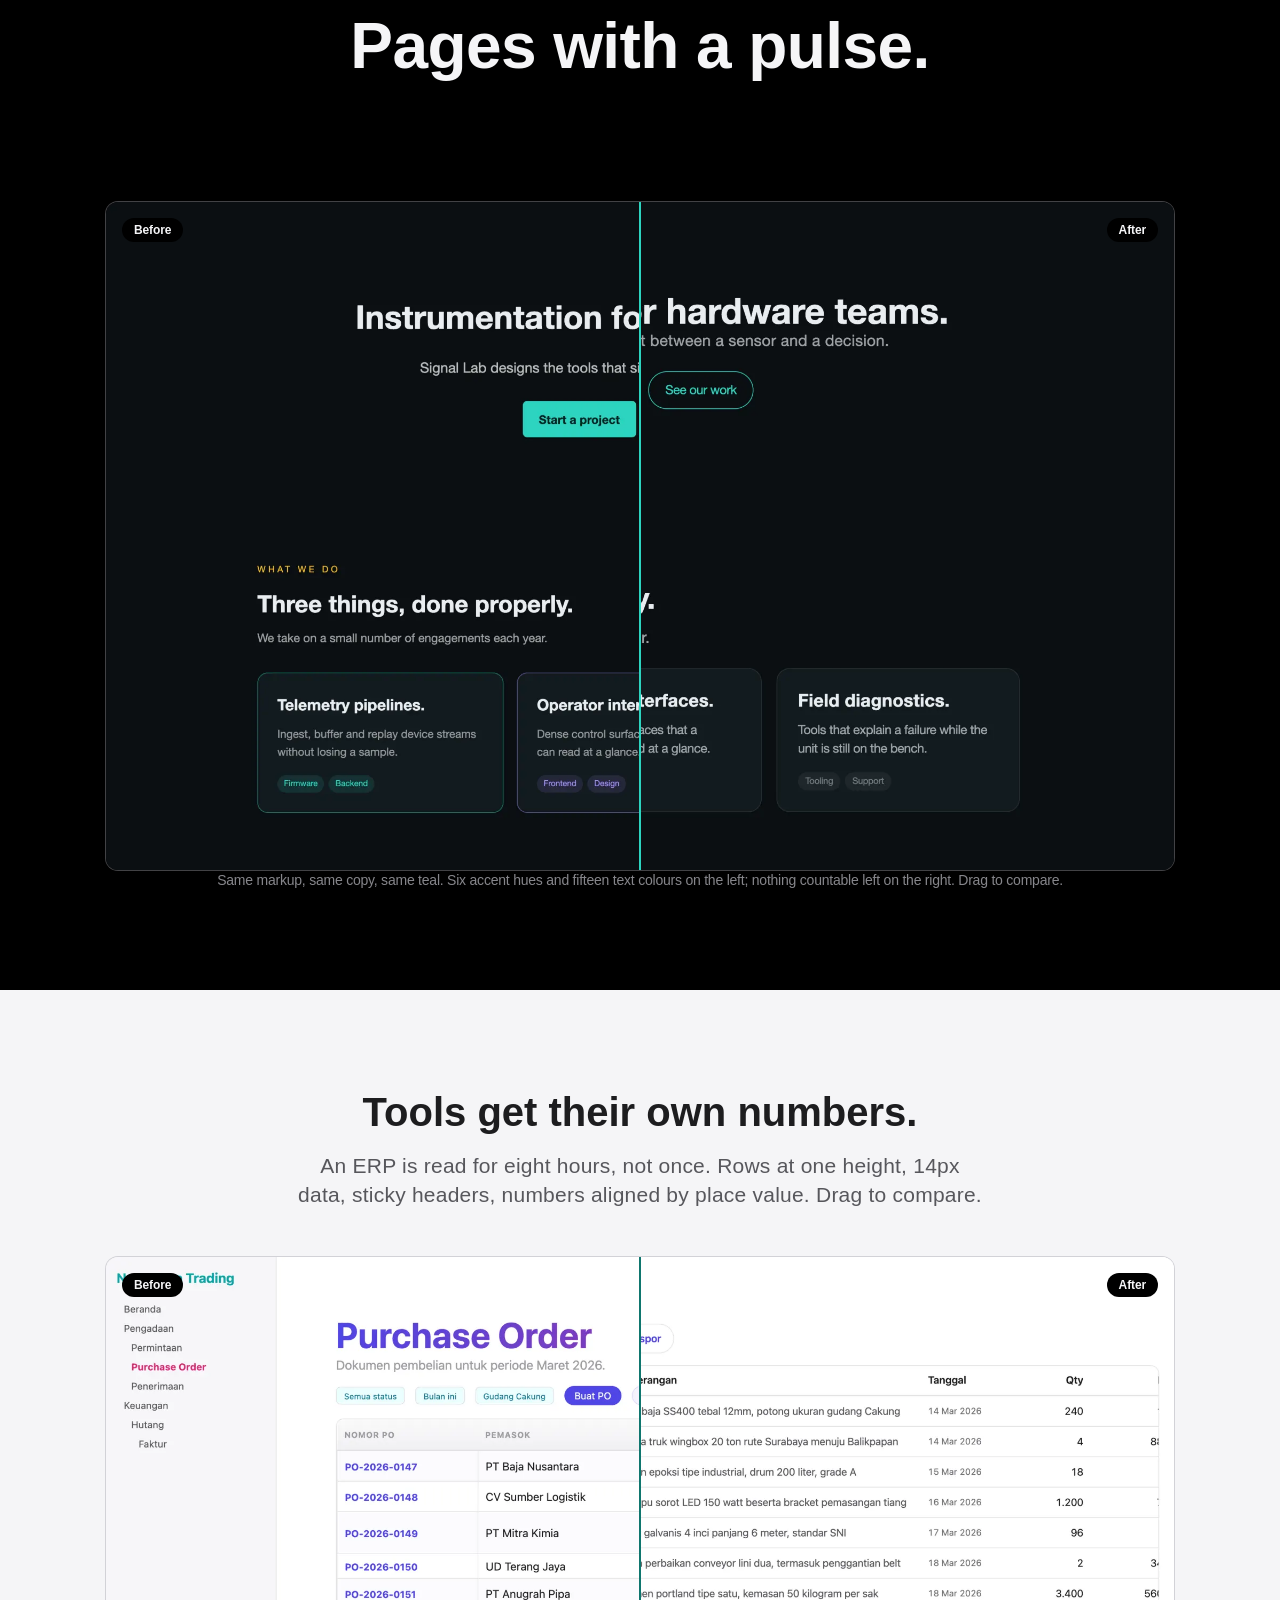
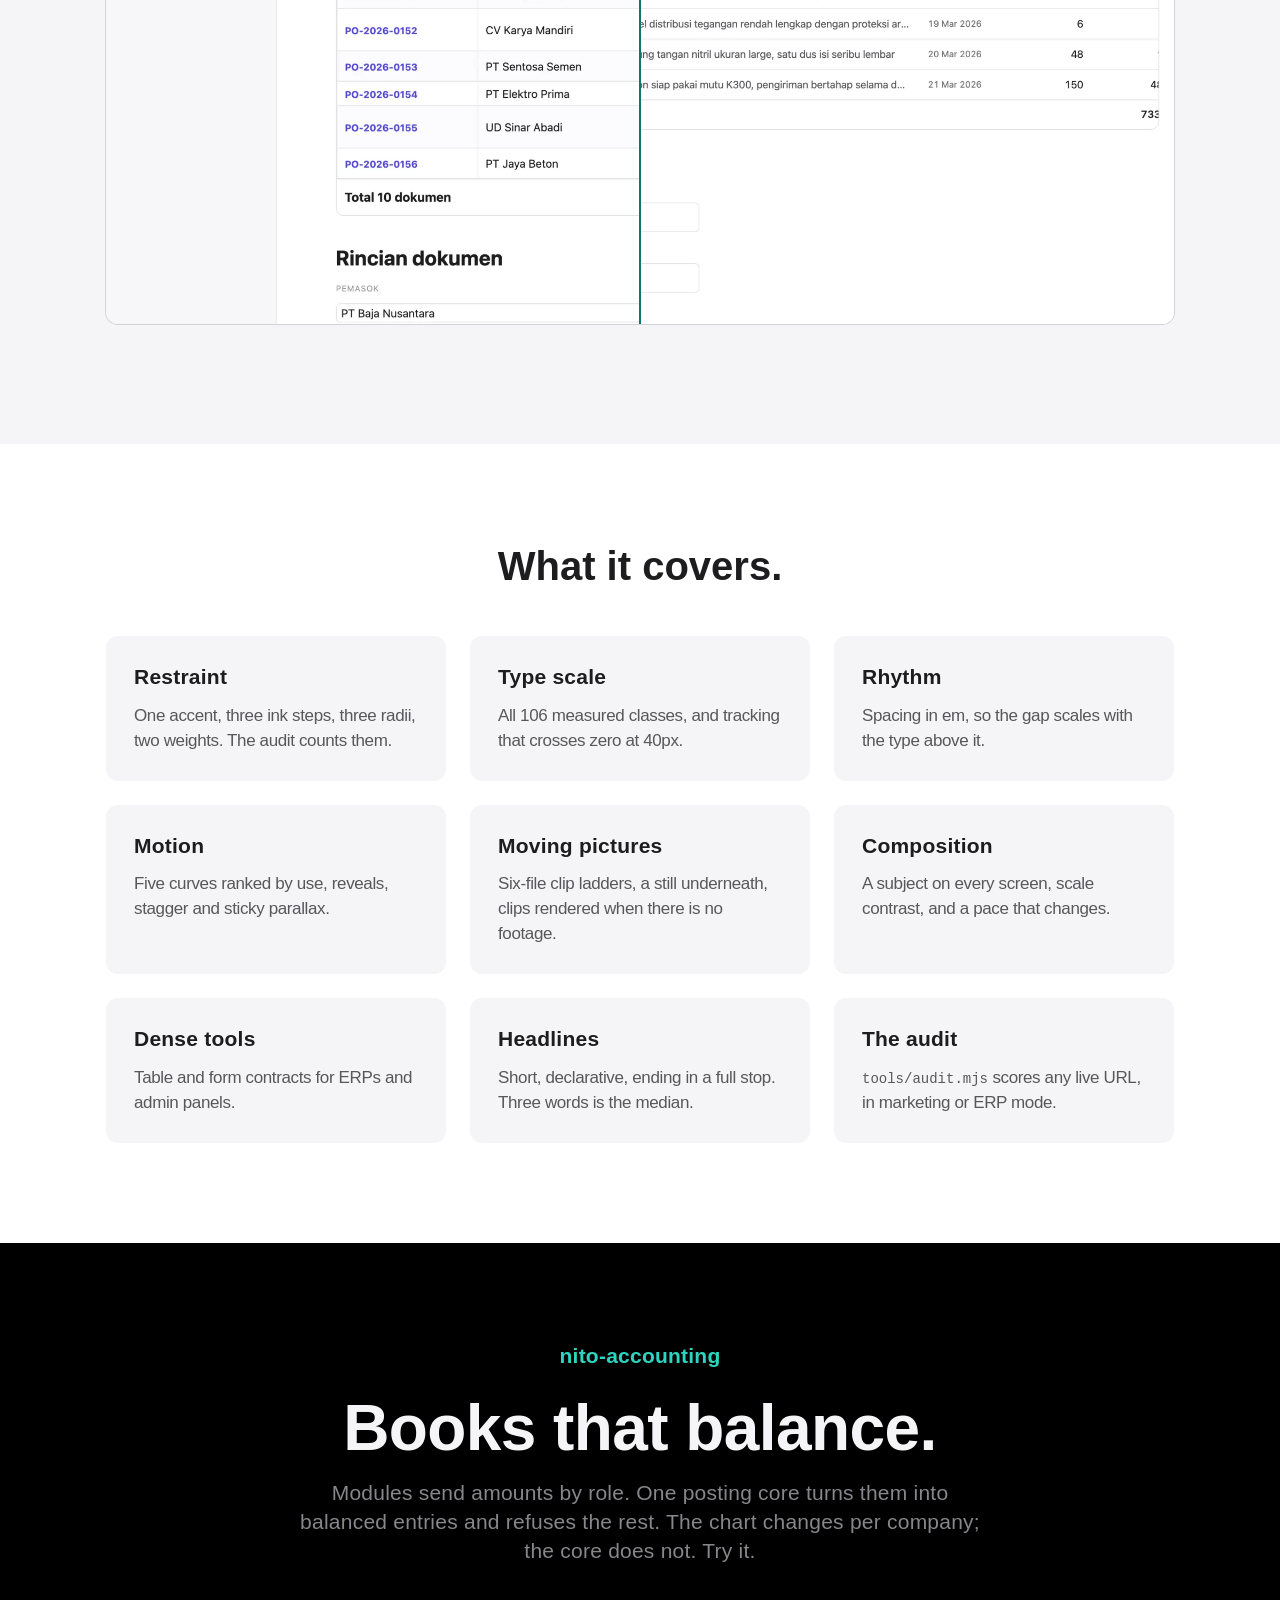
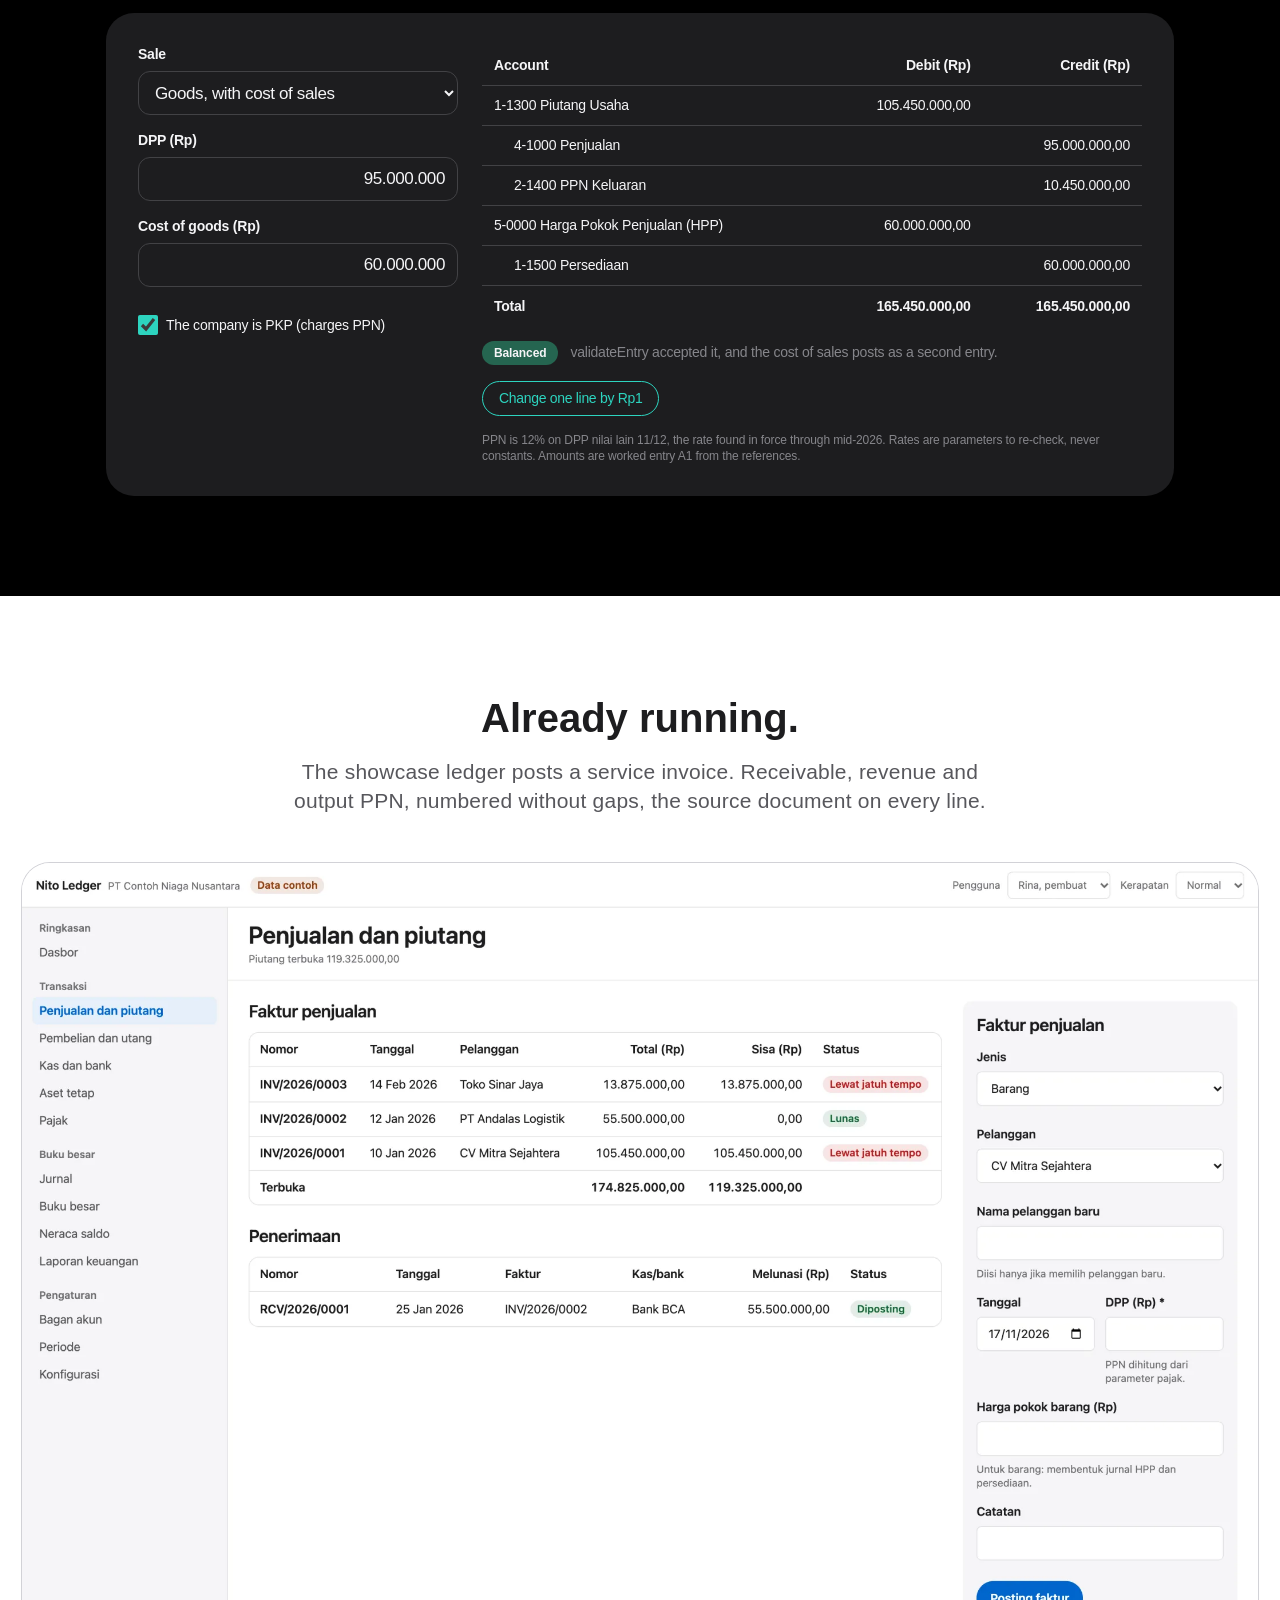
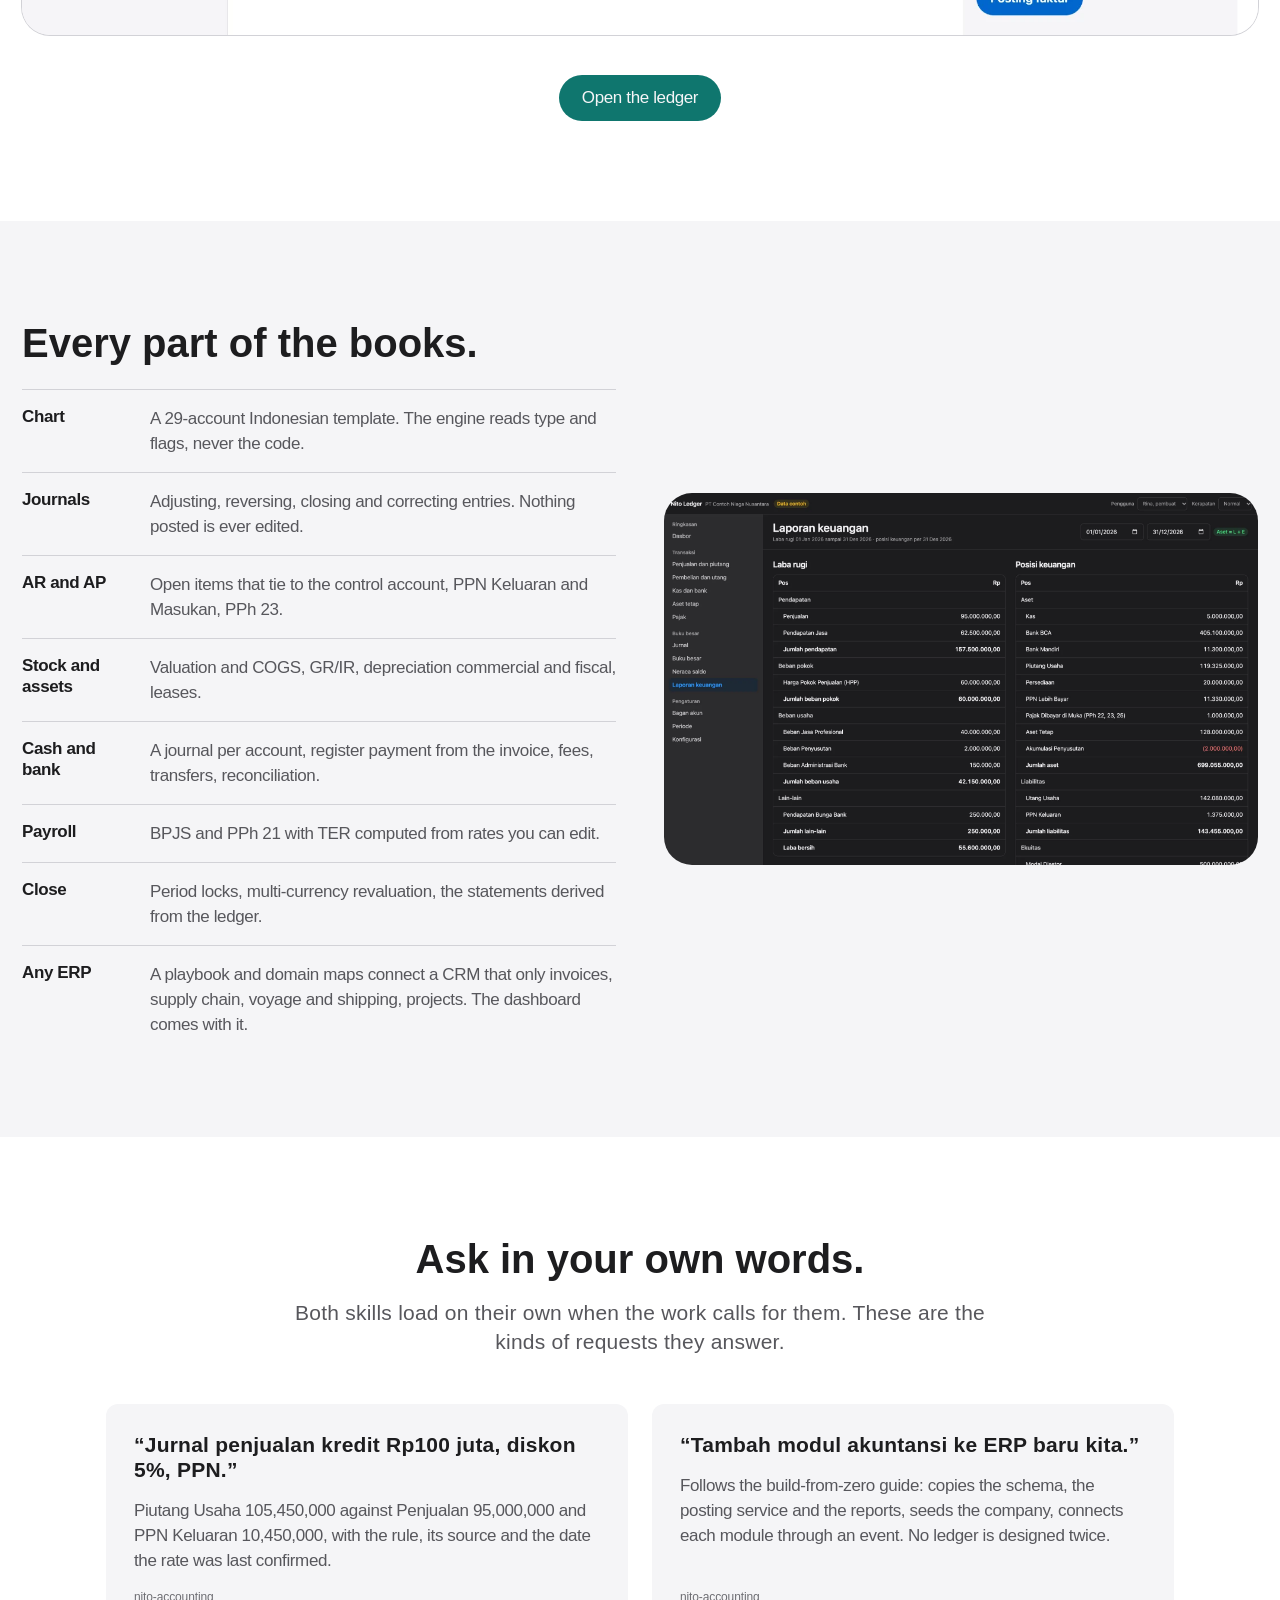
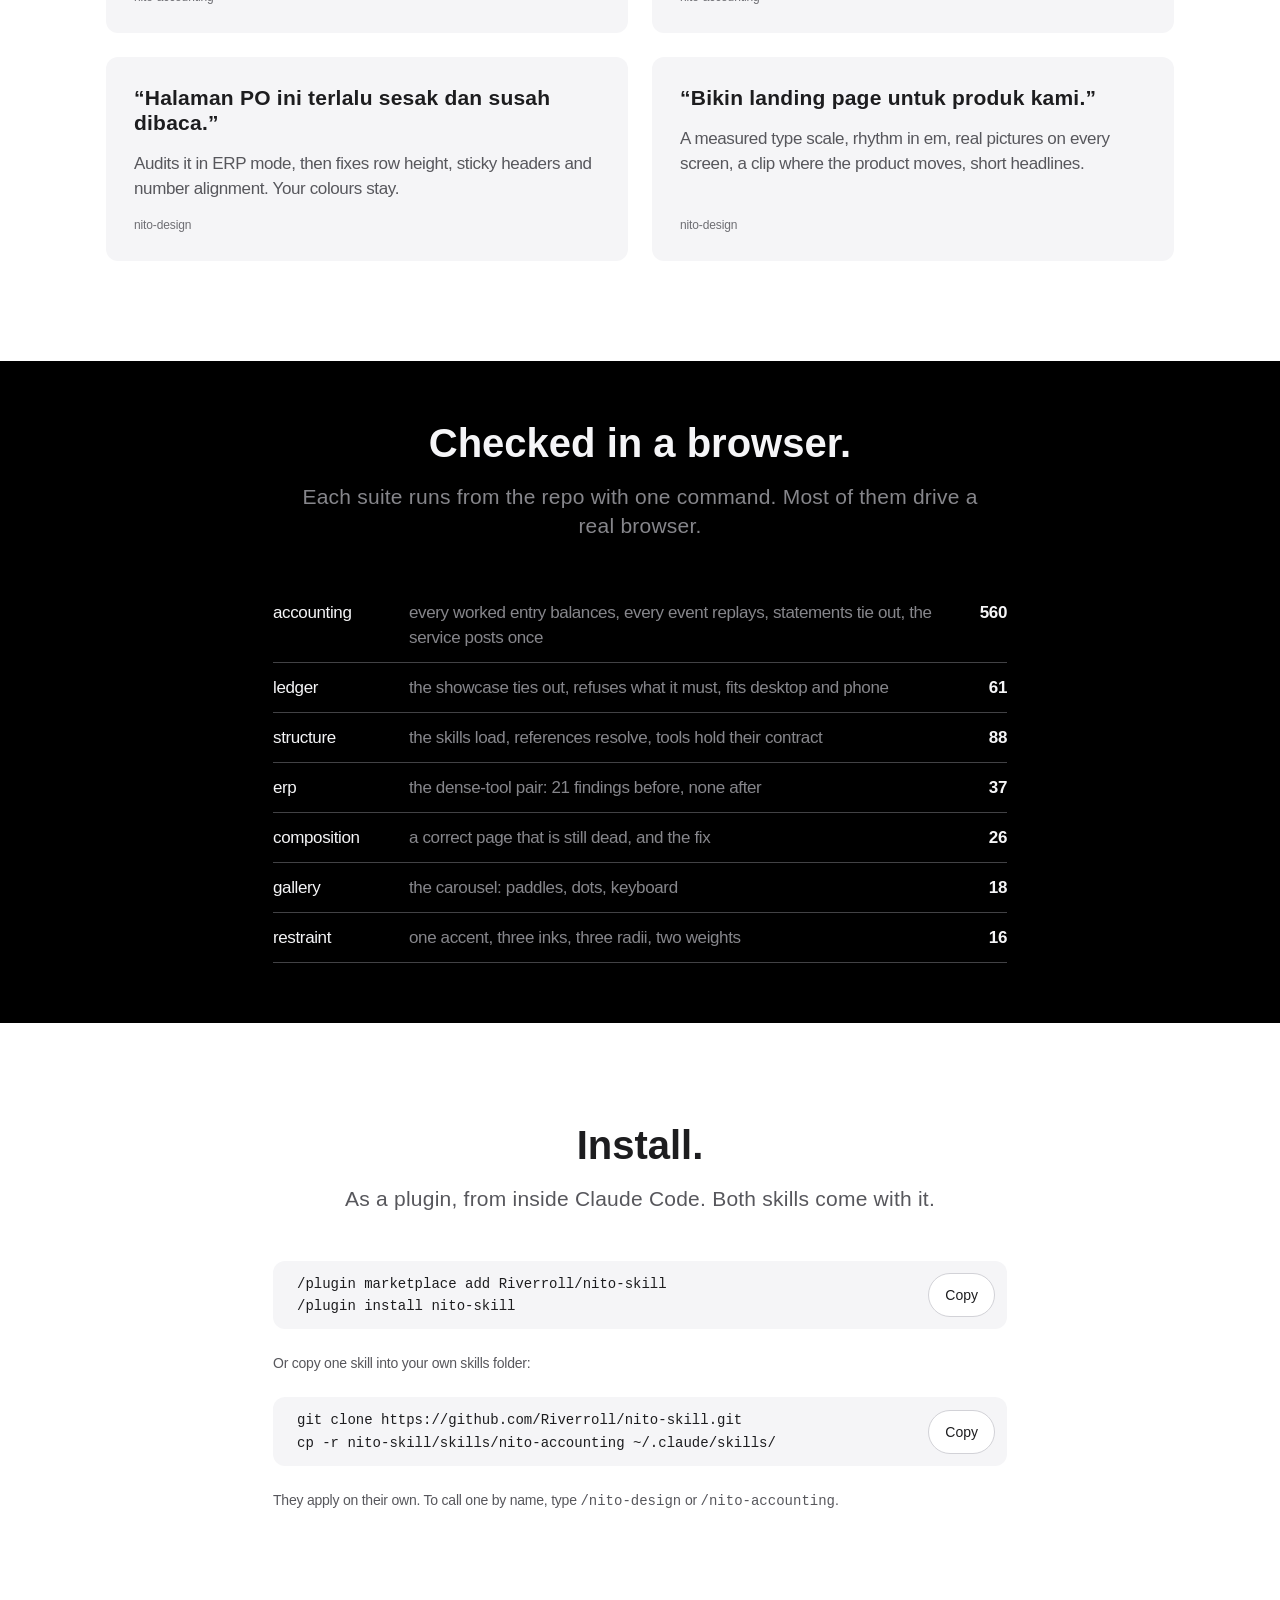
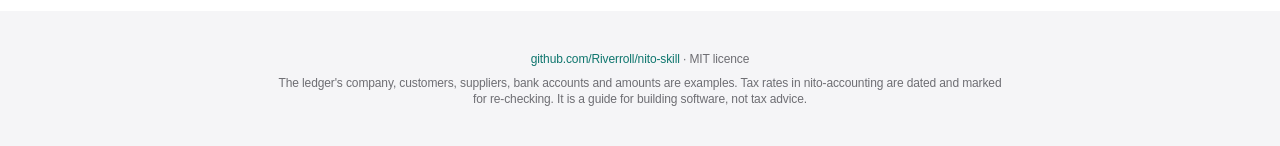
==== commit 6897696c: "Add payroll calculation and hand-editable tax rates nito-accounting: payroll-calc.mjs computes BPJS," ====
--- a/index.html
+++ b/index.html
@@ -322,7 +322,7 @@
           <li data-reveal><b>AR and AP</b><span>Open items that tie to the control account, PPN Keluaran and Masukan, PPh 23.</span></li>
           <li data-reveal><b>Stock and assets</b><span>Valuation and COGS, GR/IR, depreciation commercial and fiscal, leases.</span></li>
           <li data-reveal><b>Cash and bank</b><span>A journal per account, register payment from the invoice, fees, transfers, reconciliation.</span></li>
-          <li data-reveal><b>Payroll</b><span>BPJS, PPh 21 with TER, THR and severance.</span></li>
+          <li data-reveal><b>Payroll</b><span>BPJS and PPh 21 with TER computed from rates you can edit.</span></li>
           <li data-reveal><b>Close</b><span>Period locks, multi-currency revaluation, the statements derived from the ledger.</span></li>
           <li data-reveal><b>Any ERP</b><span>A playbook and domain maps connect a CRM that only invoices, supply chain, voyage and shipping, projects. The dashboard comes with it.</span></li>
         </ul>
@@ -352,8 +352,8 @@
       <h2 class="t-headline" data-reveal>Checked in a browser.</h2>
       <p class="t-intro" data-reveal>Each suite runs from the repo with one command. Most of them drive a real browser.</p>
       <ul class="proof" data-reveal>
-        <li><b>accounting</b><span>every worked entry balances, every event replays, statements tie out, the service posts once</span><em>535</em></li>
-        <li><b>ledger</b><span>the showcase ties out, refuses what it must, fits desktop and phone</span><em>58</em></li>
+        <li><b>accounting</b><span>every worked entry balances, every event replays, statements tie out, the service posts once</span><em>560</em></li>
+        <li><b>ledger</b><span>the showcase ties out, refuses what it must, fits desktop and phone</span><em>61</em></li>
         <li><b>structure</b><span>the skills load, references resolve, tools hold their contract</span><em>88</em></li>
         <li><b>erp</b><span>the dense-tool pair: 21 findings before, none after</span><em>37</em></li>
         <li><b>composition</b><span>a correct page that is still dead, and the fix</span><em>26</em></li>
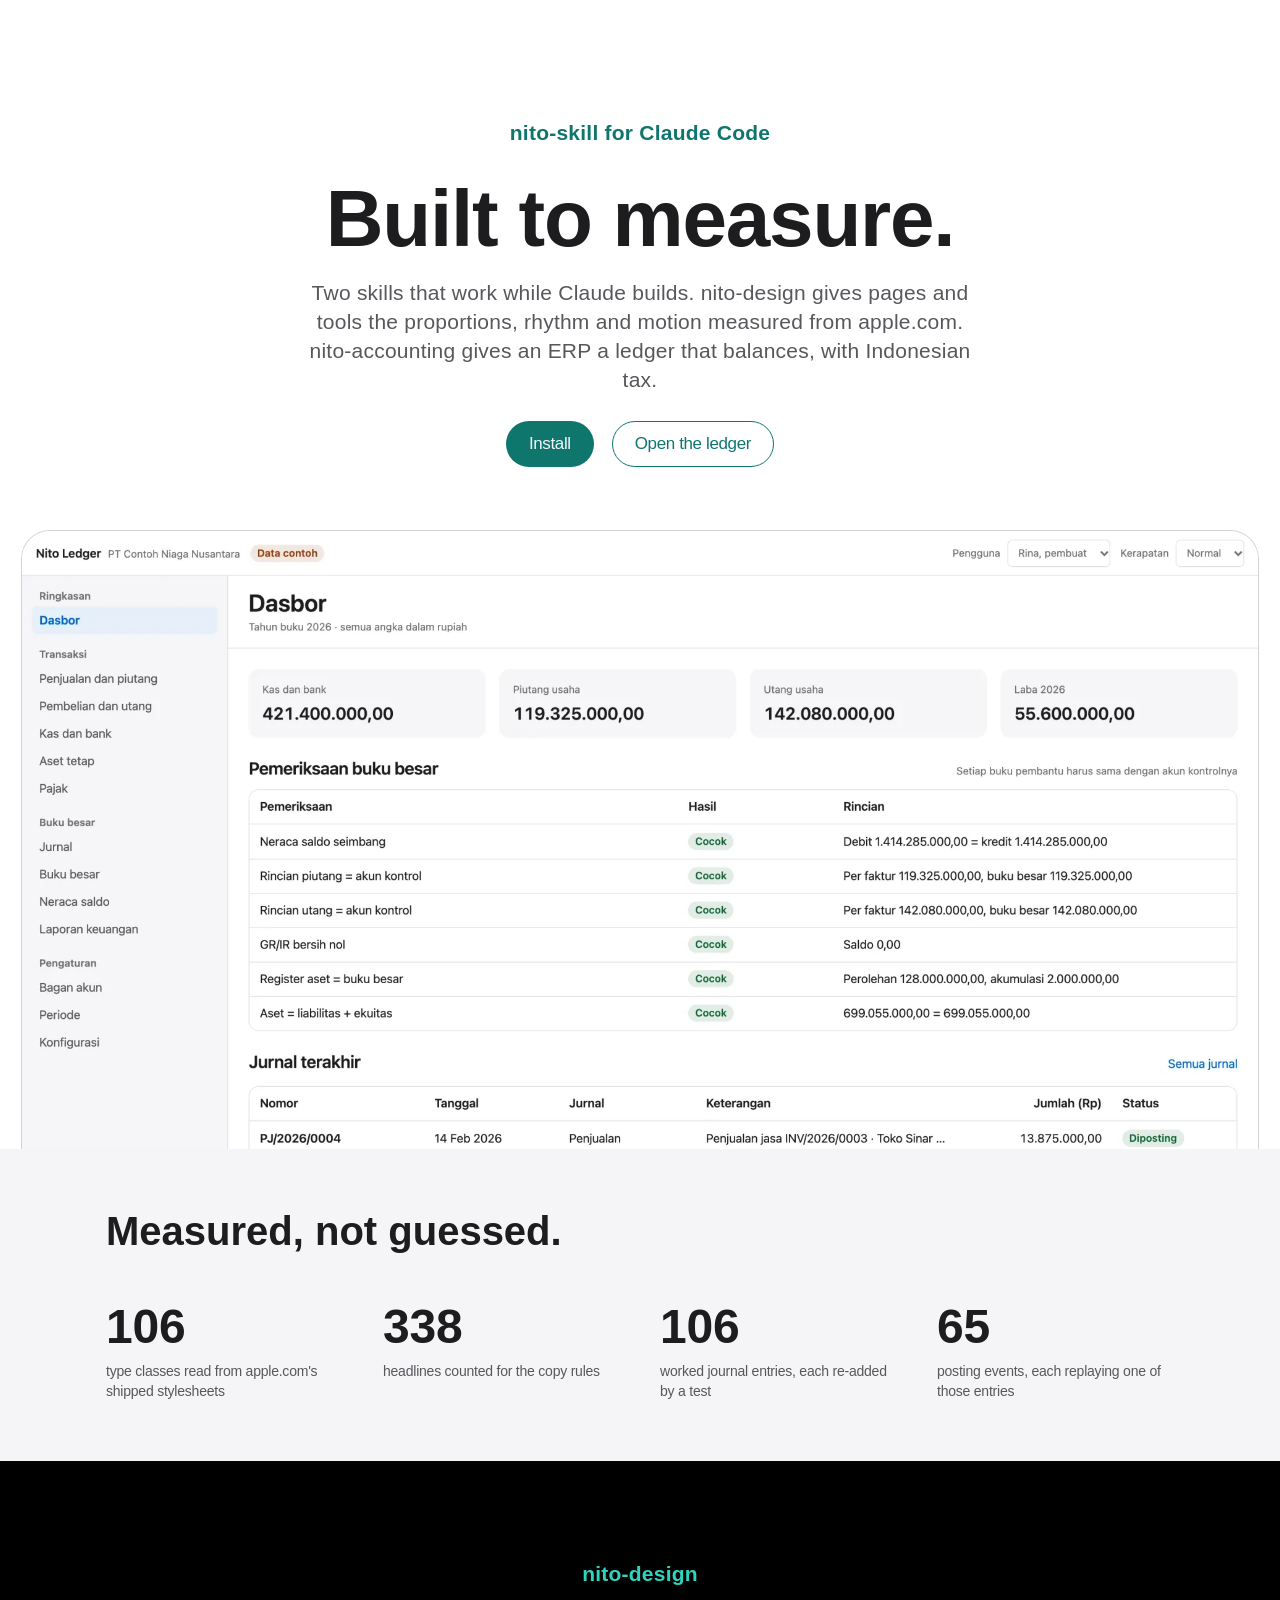
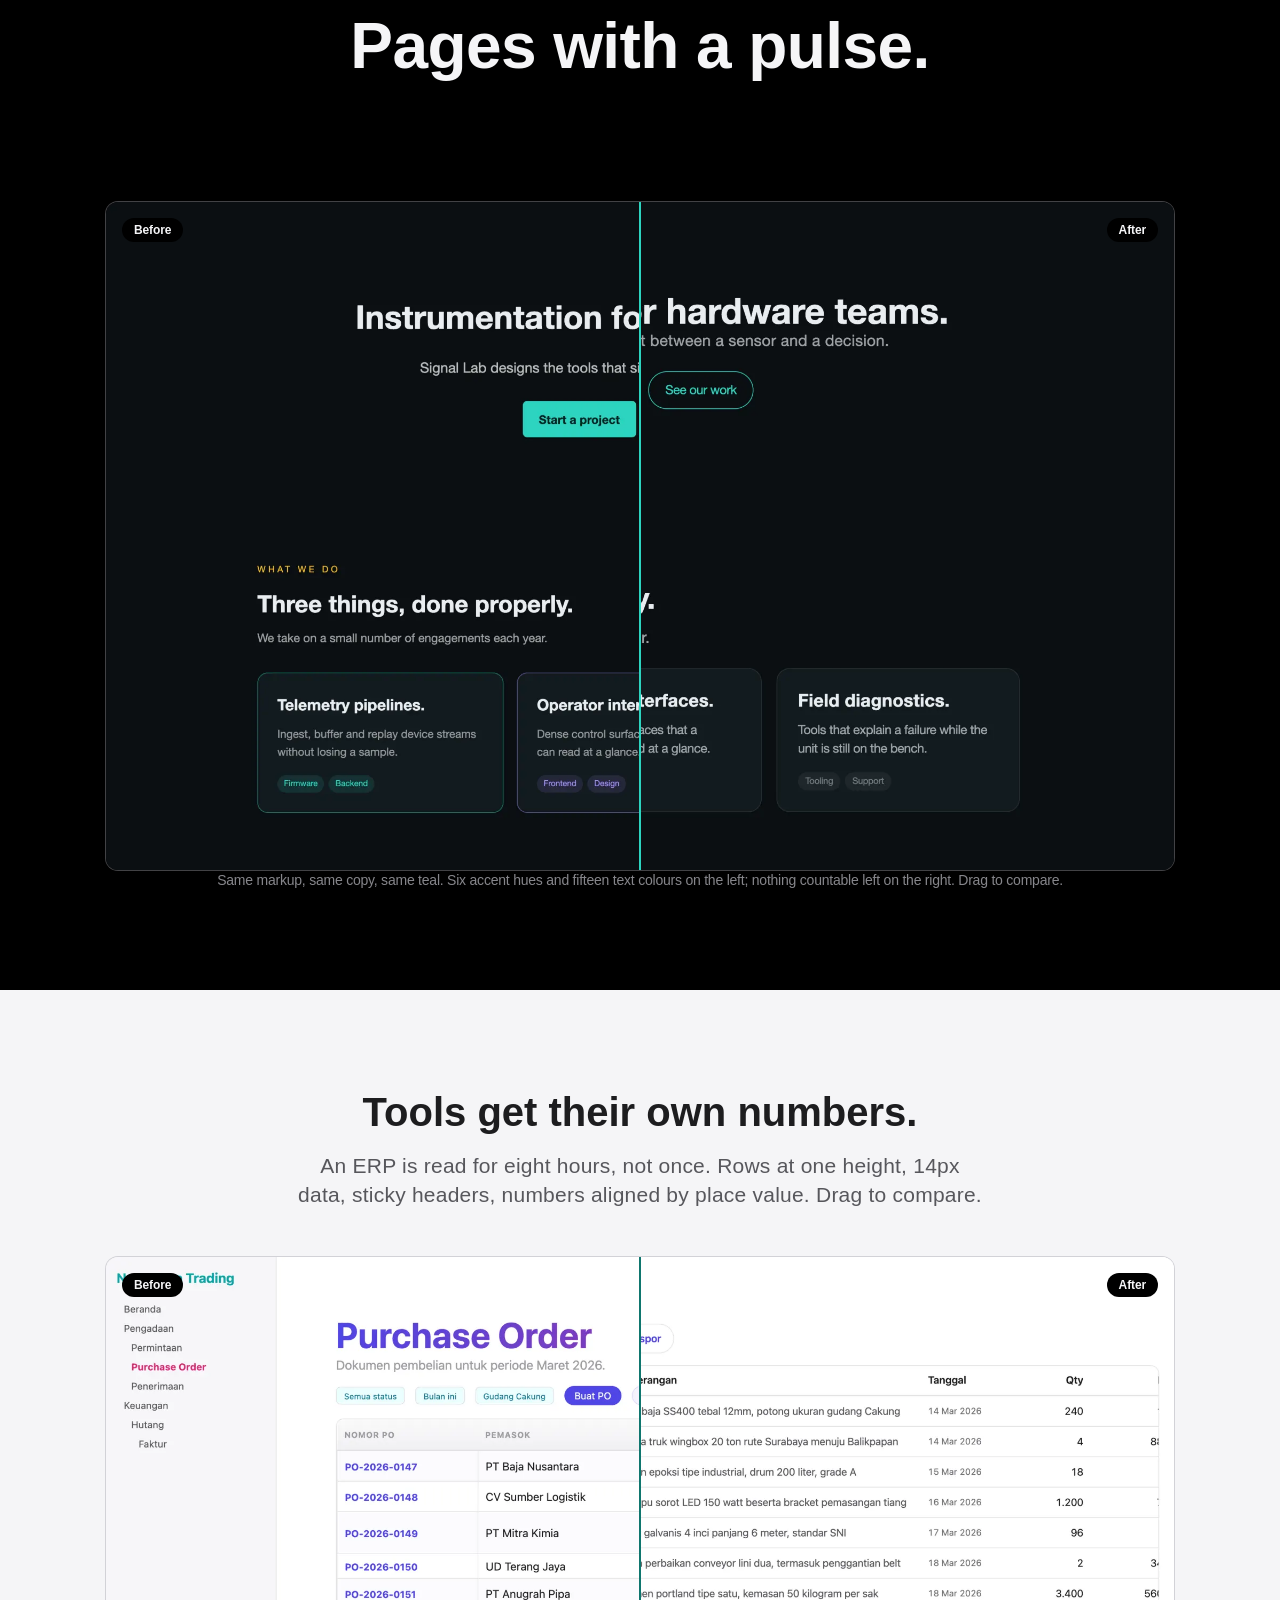
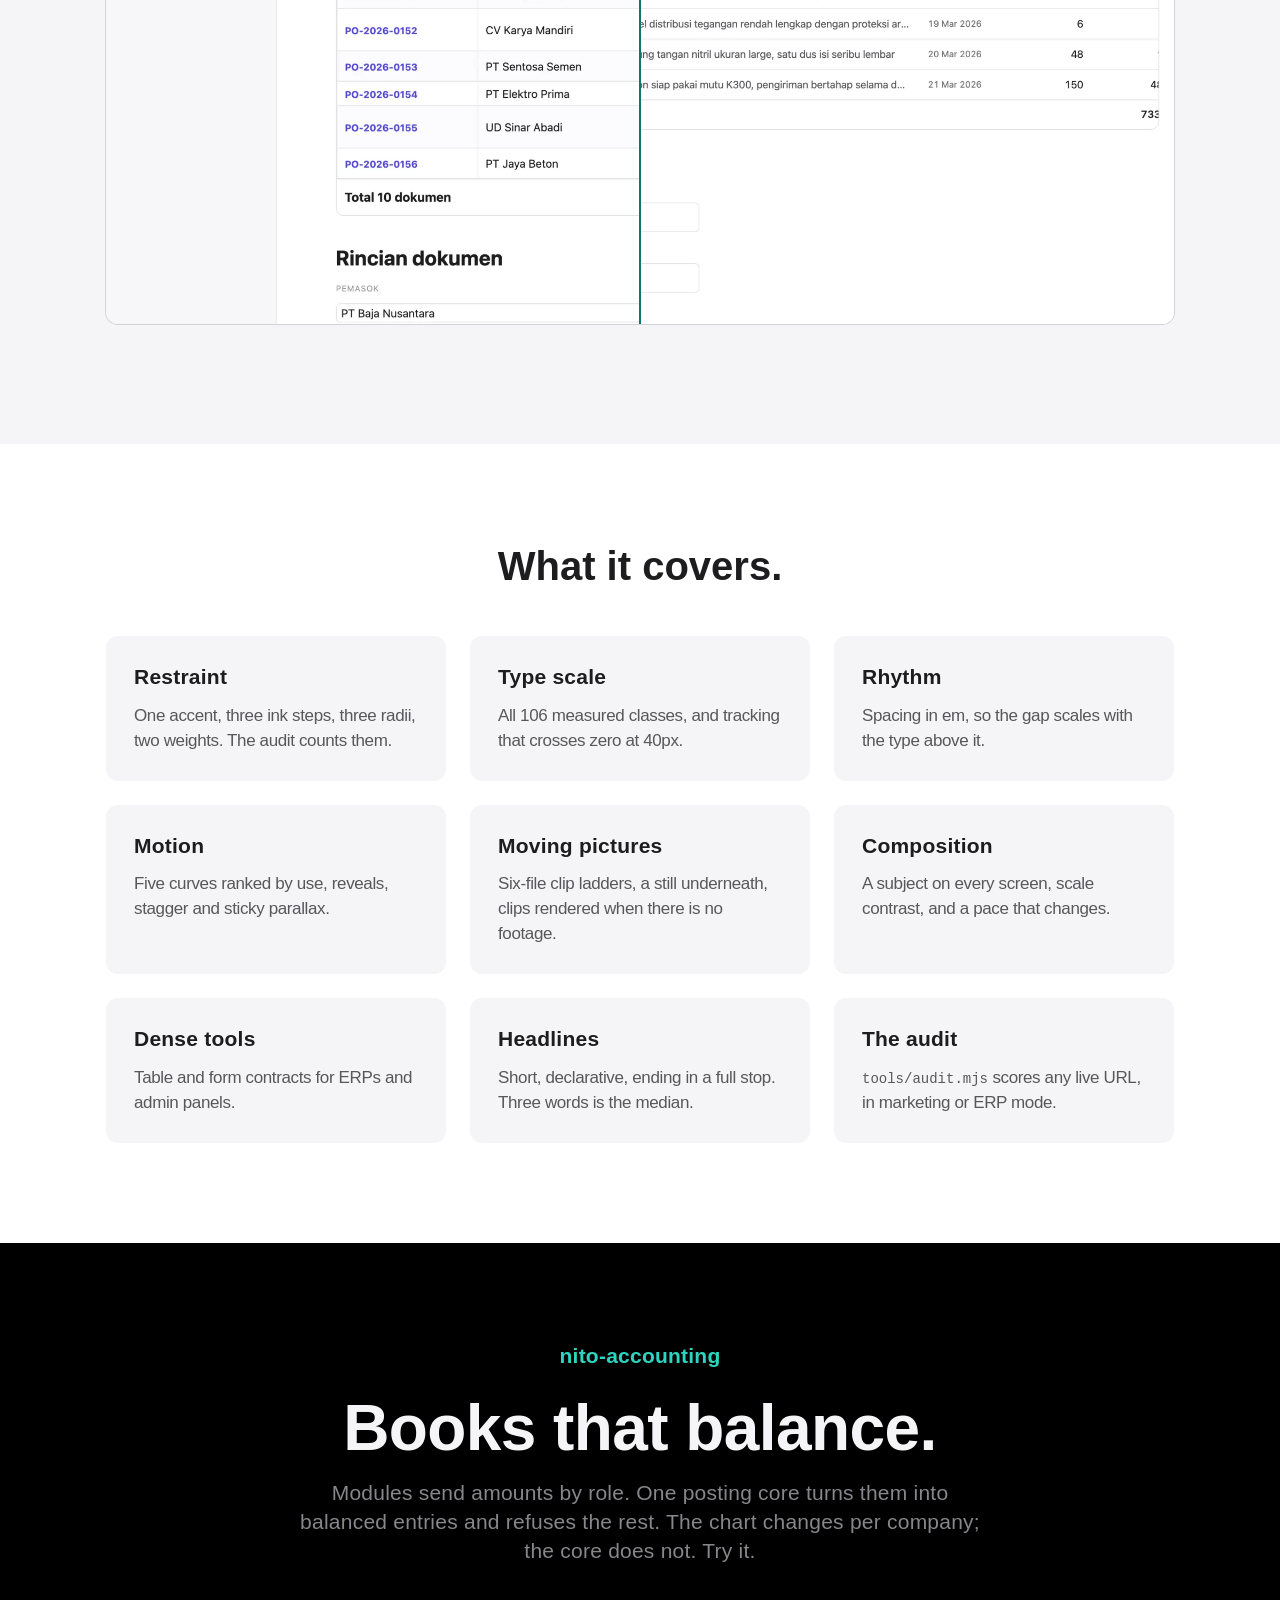
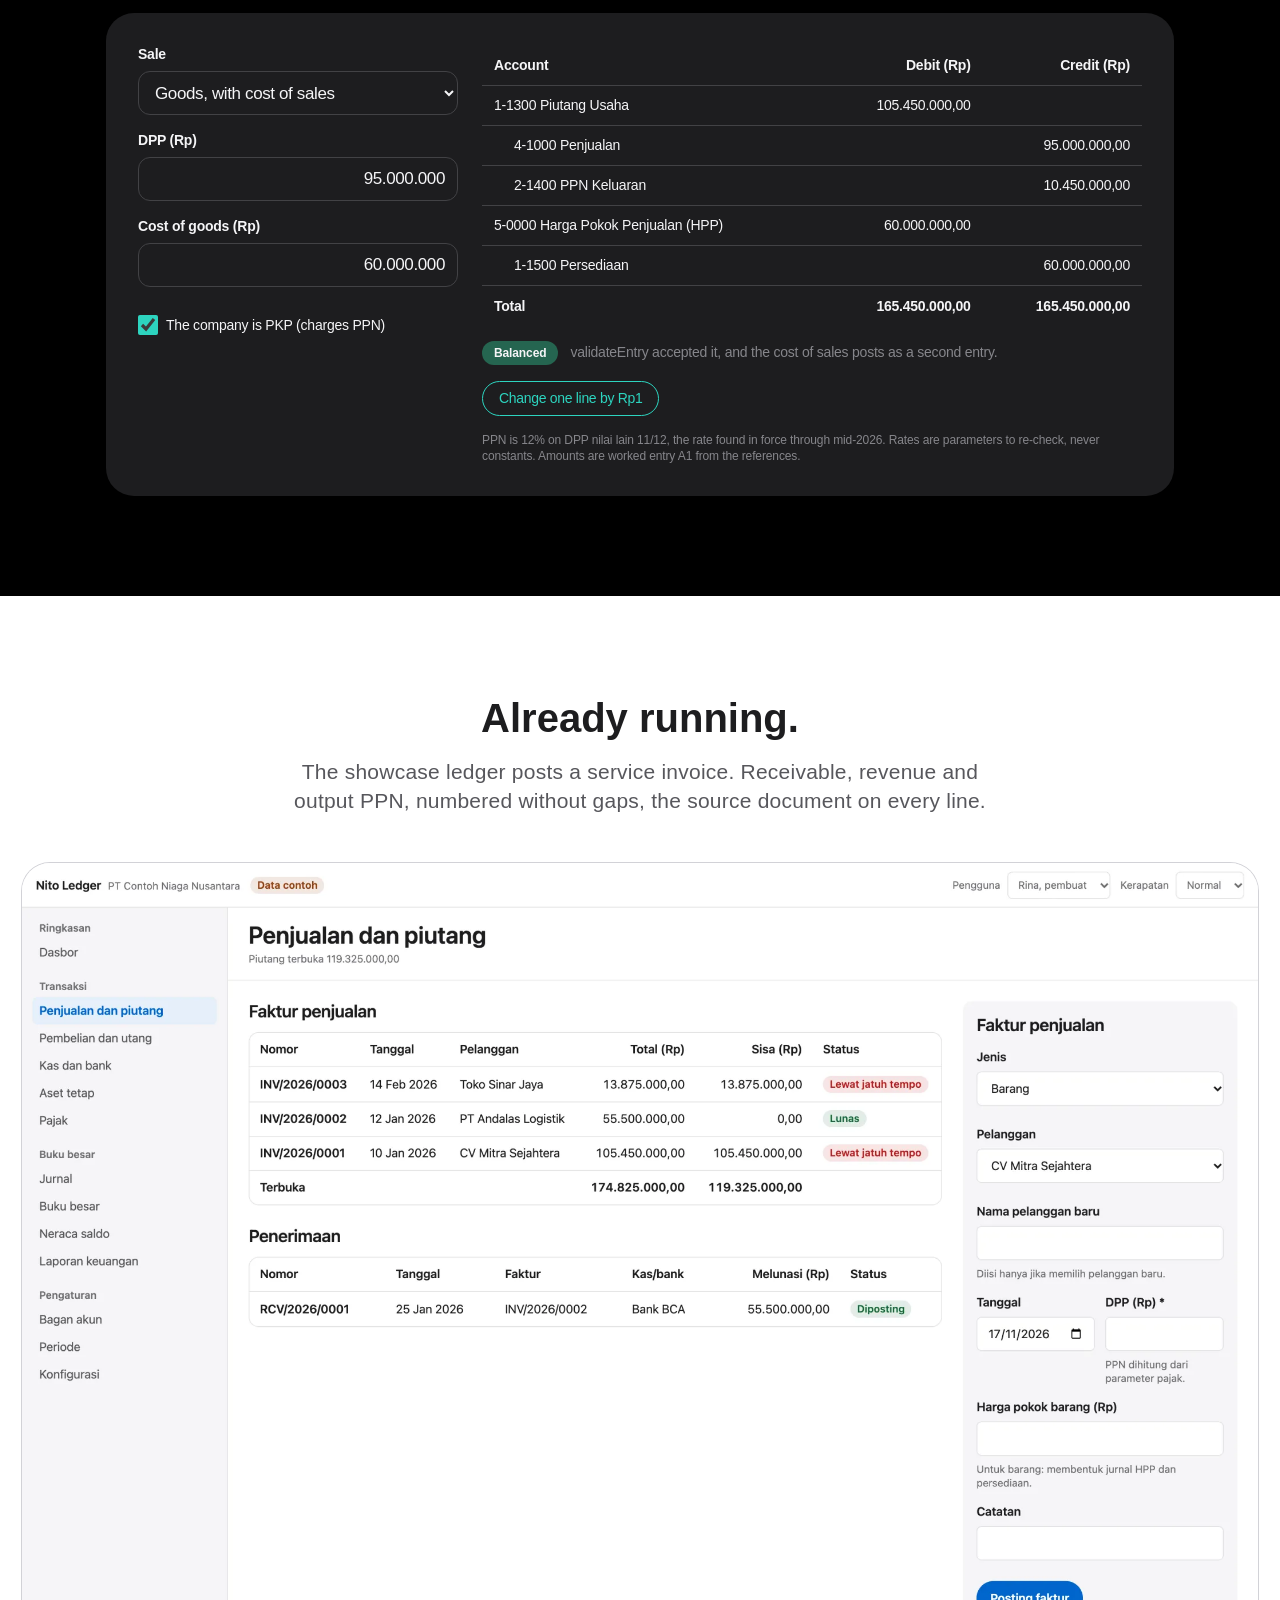
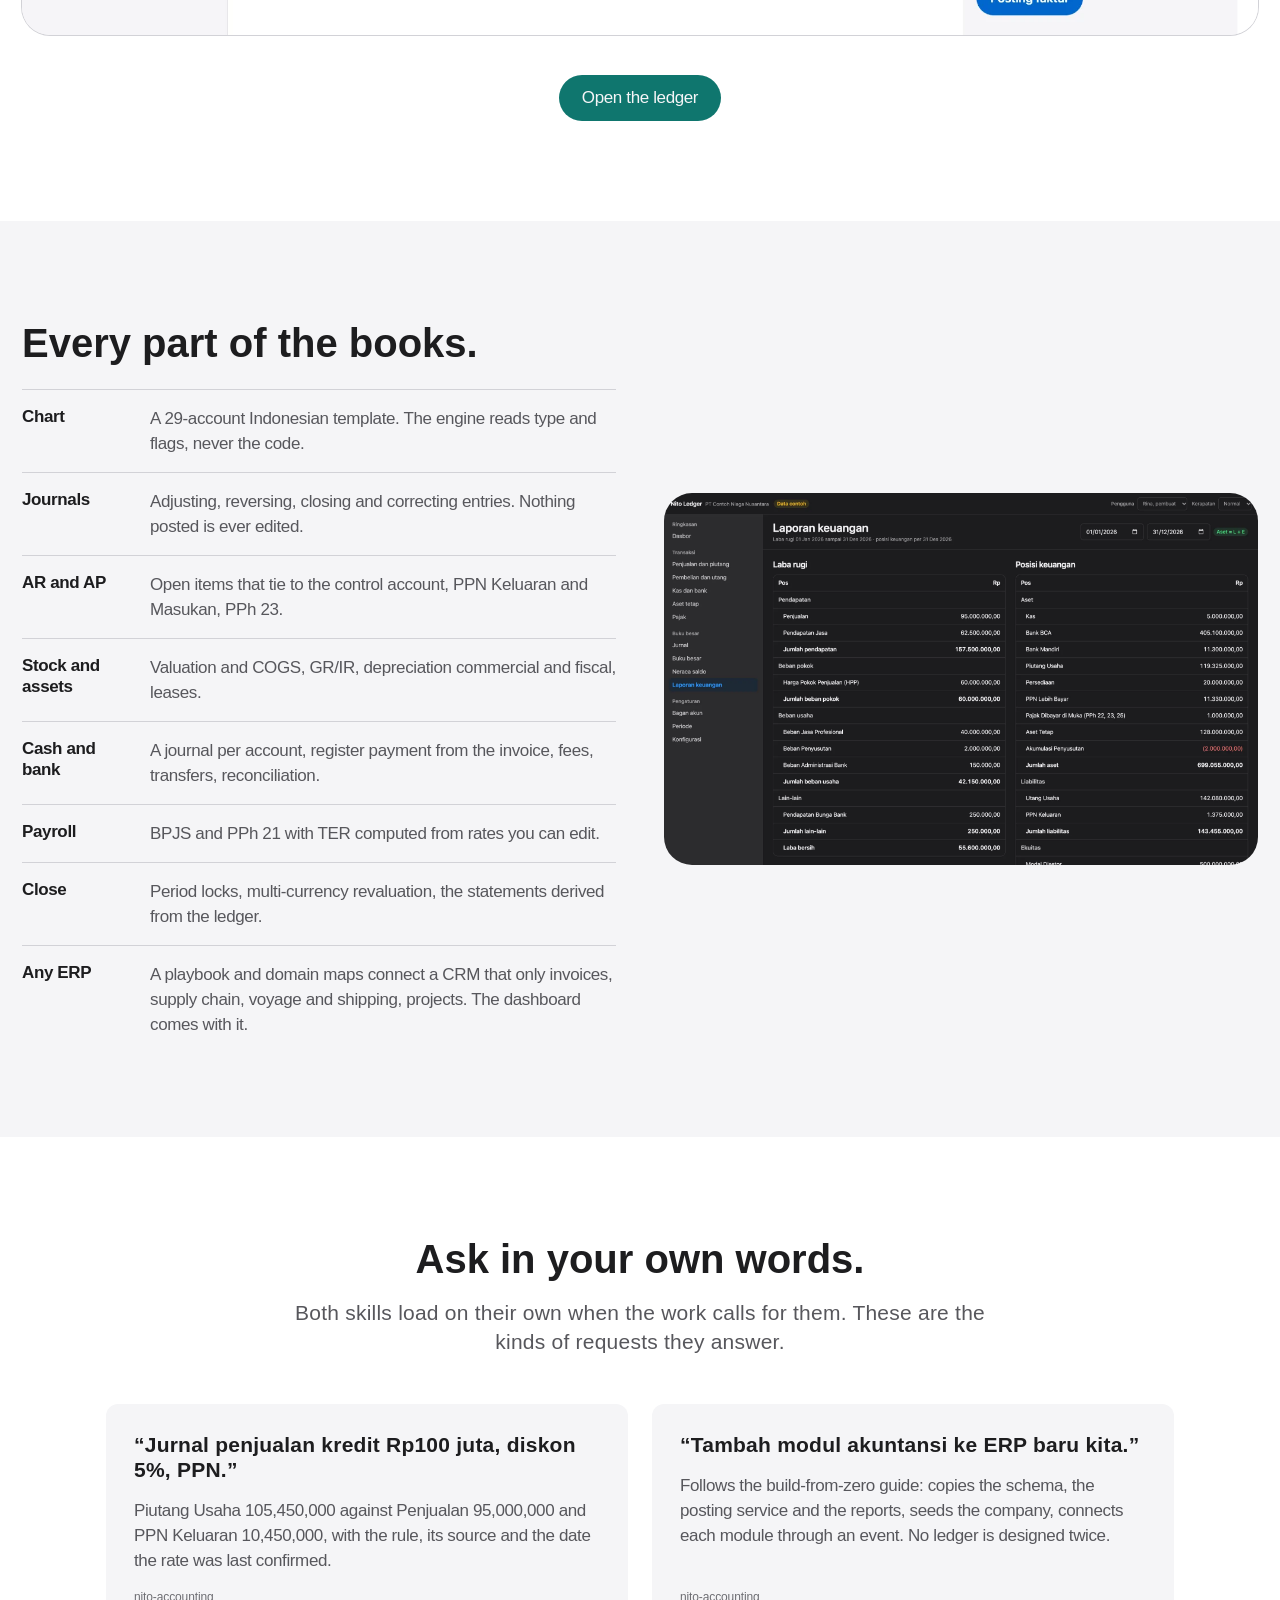
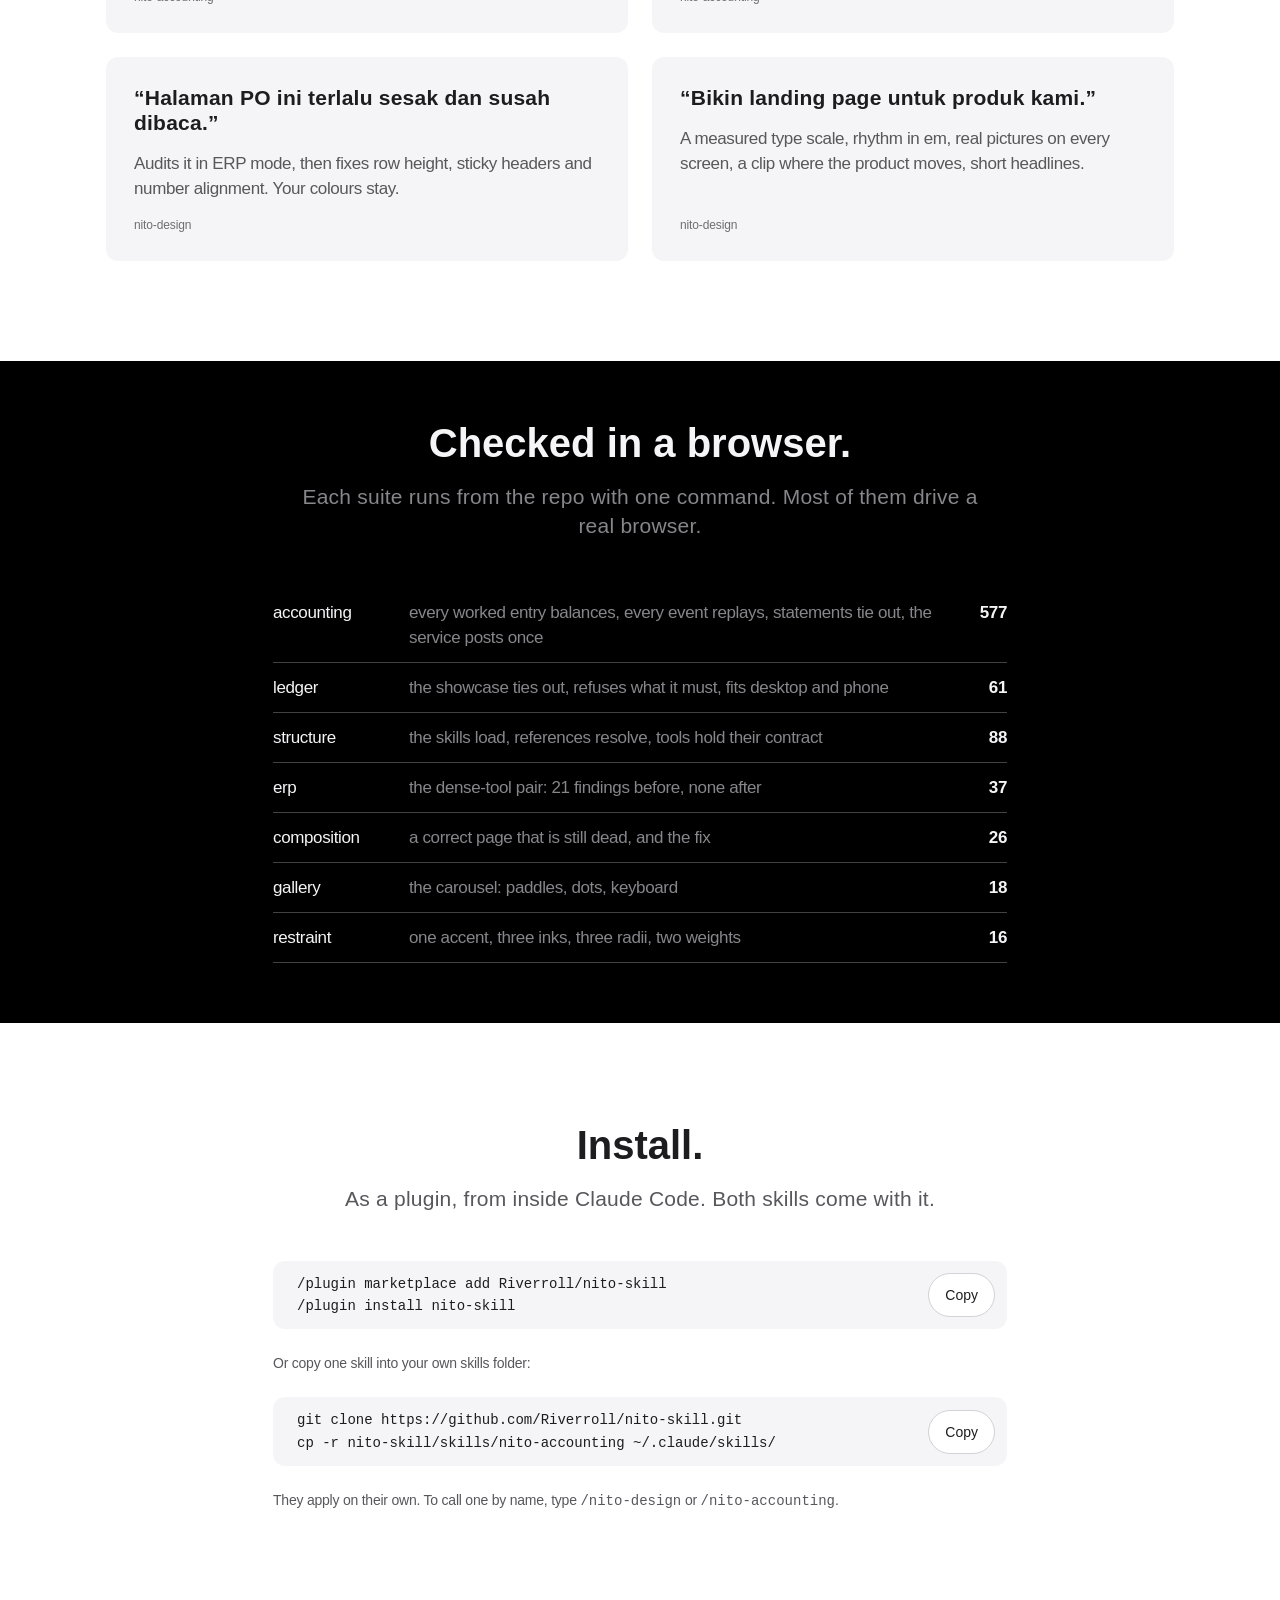
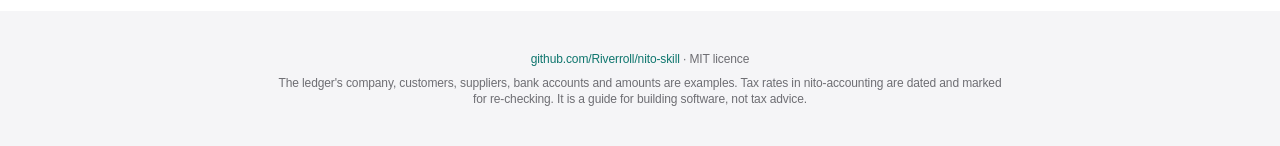
==== commit e8cf5dc9: "feat(accounting): cash advance, reimbursement, vendor DP deduction Add employee_advance, advance_set" ====
--- a/index.html
+++ b/index.html
@@ -194,7 +194,7 @@
         <div class="stat" data-reveal><b>106</b><span class="t-body-reduced">type classes read from apple.com's shipped stylesheets</span></div>
         <div class="stat" data-reveal><b>338</b><span class="t-body-reduced">headlines counted for the copy rules</span></div>
         <div class="stat" data-reveal><b>106</b><span class="t-body-reduced">worked journal entries, each re-added by a test</span></div>
-        <div class="stat" data-reveal><b>61</b><span class="t-body-reduced">posting events, each replaying one of those entries</span></div>
+        <div class="stat" data-reveal><b>65</b><span class="t-body-reduced">posting events, each replaying one of those entries</span></div>
       </div>
     </div>
   </section>
@@ -352,7 +352,7 @@
       <h2 class="t-headline" data-reveal>Checked in a browser.</h2>
       <p class="t-intro" data-reveal>Each suite runs from the repo with one command. Most of them drive a real browser.</p>
       <ul class="proof" data-reveal>
-        <li><b>accounting</b><span>every worked entry balances, every event replays, statements tie out, the service posts once</span><em>560</em></li>
+        <li><b>accounting</b><span>every worked entry balances, every event replays, statements tie out, the service posts once</span><em>577</em></li>
         <li><b>ledger</b><span>the showcase ties out, refuses what it must, fits desktop and phone</span><em>61</em></li>
         <li><b>structure</b><span>the skills load, references resolve, tools hold their contract</span><em>88</em></li>
         <li><b>erp</b><span>the dense-tool pair: 21 findings before, none after</span><em>37</em></li>
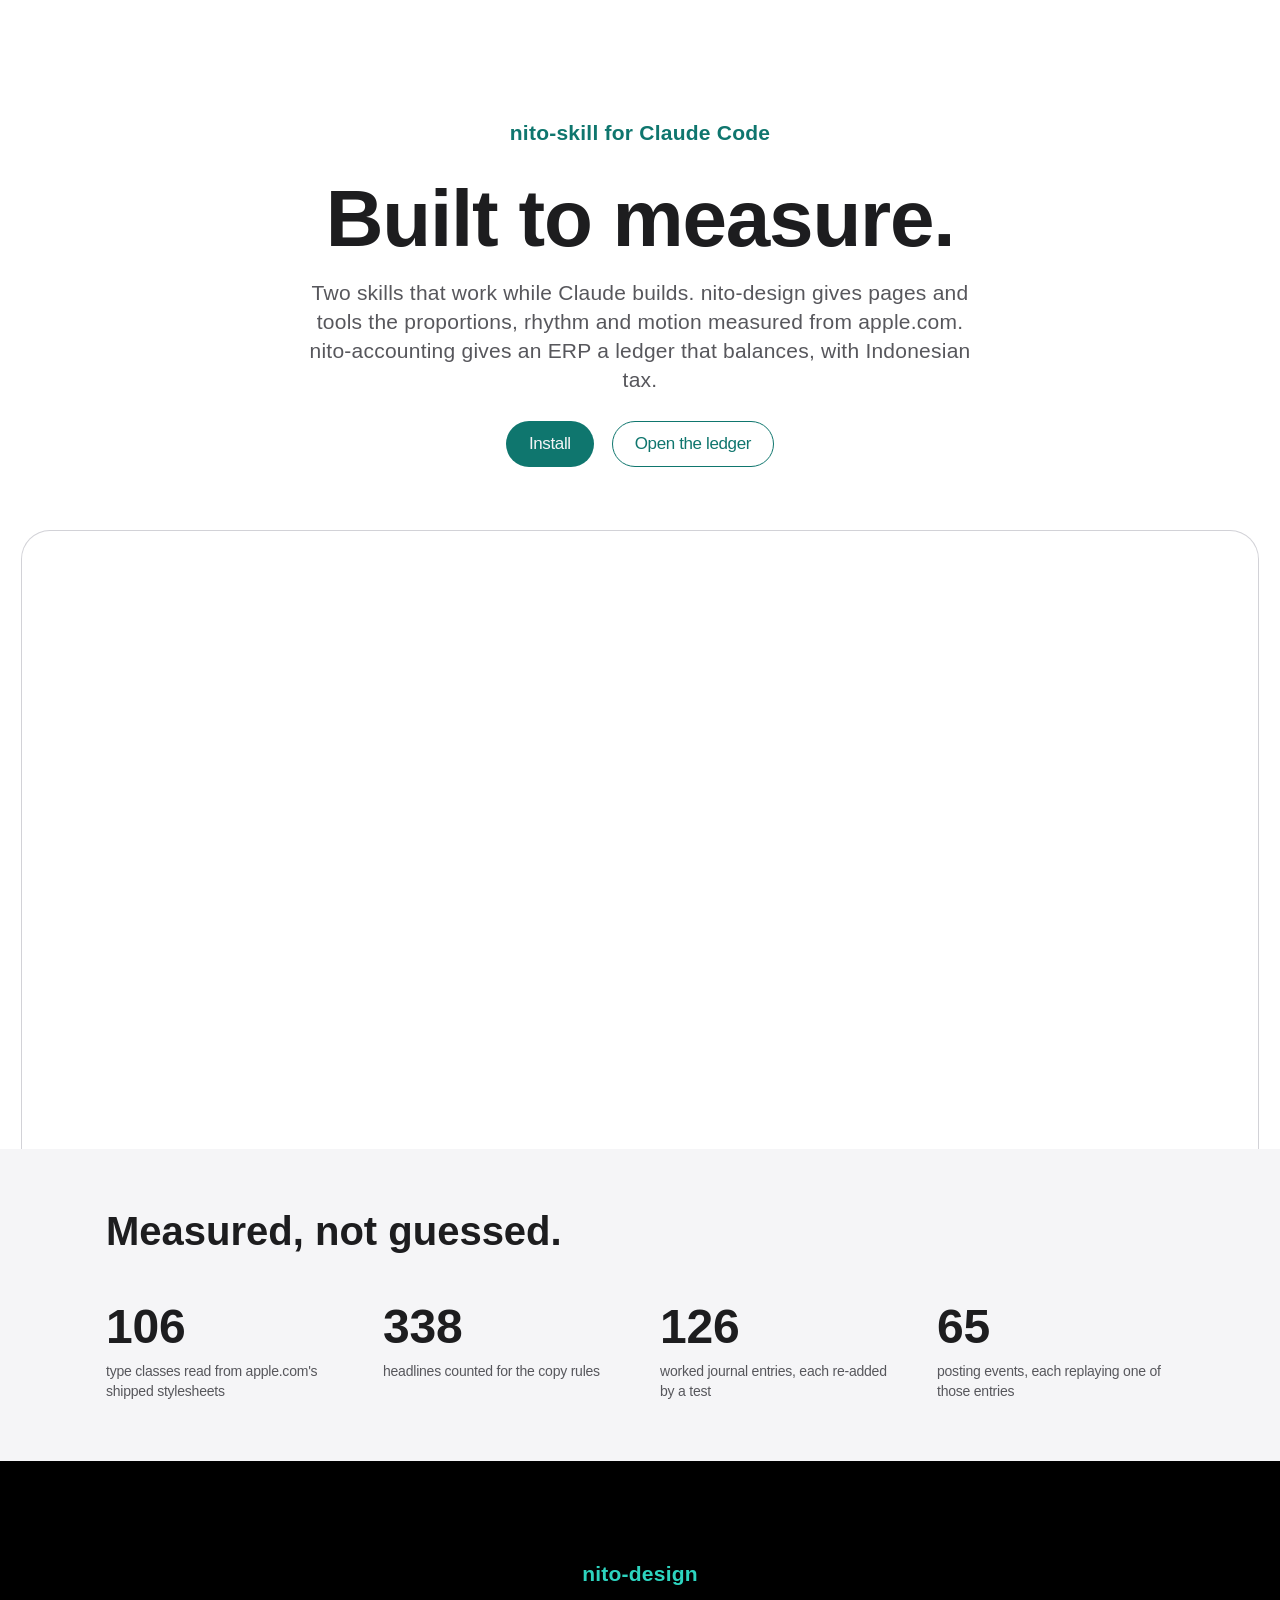
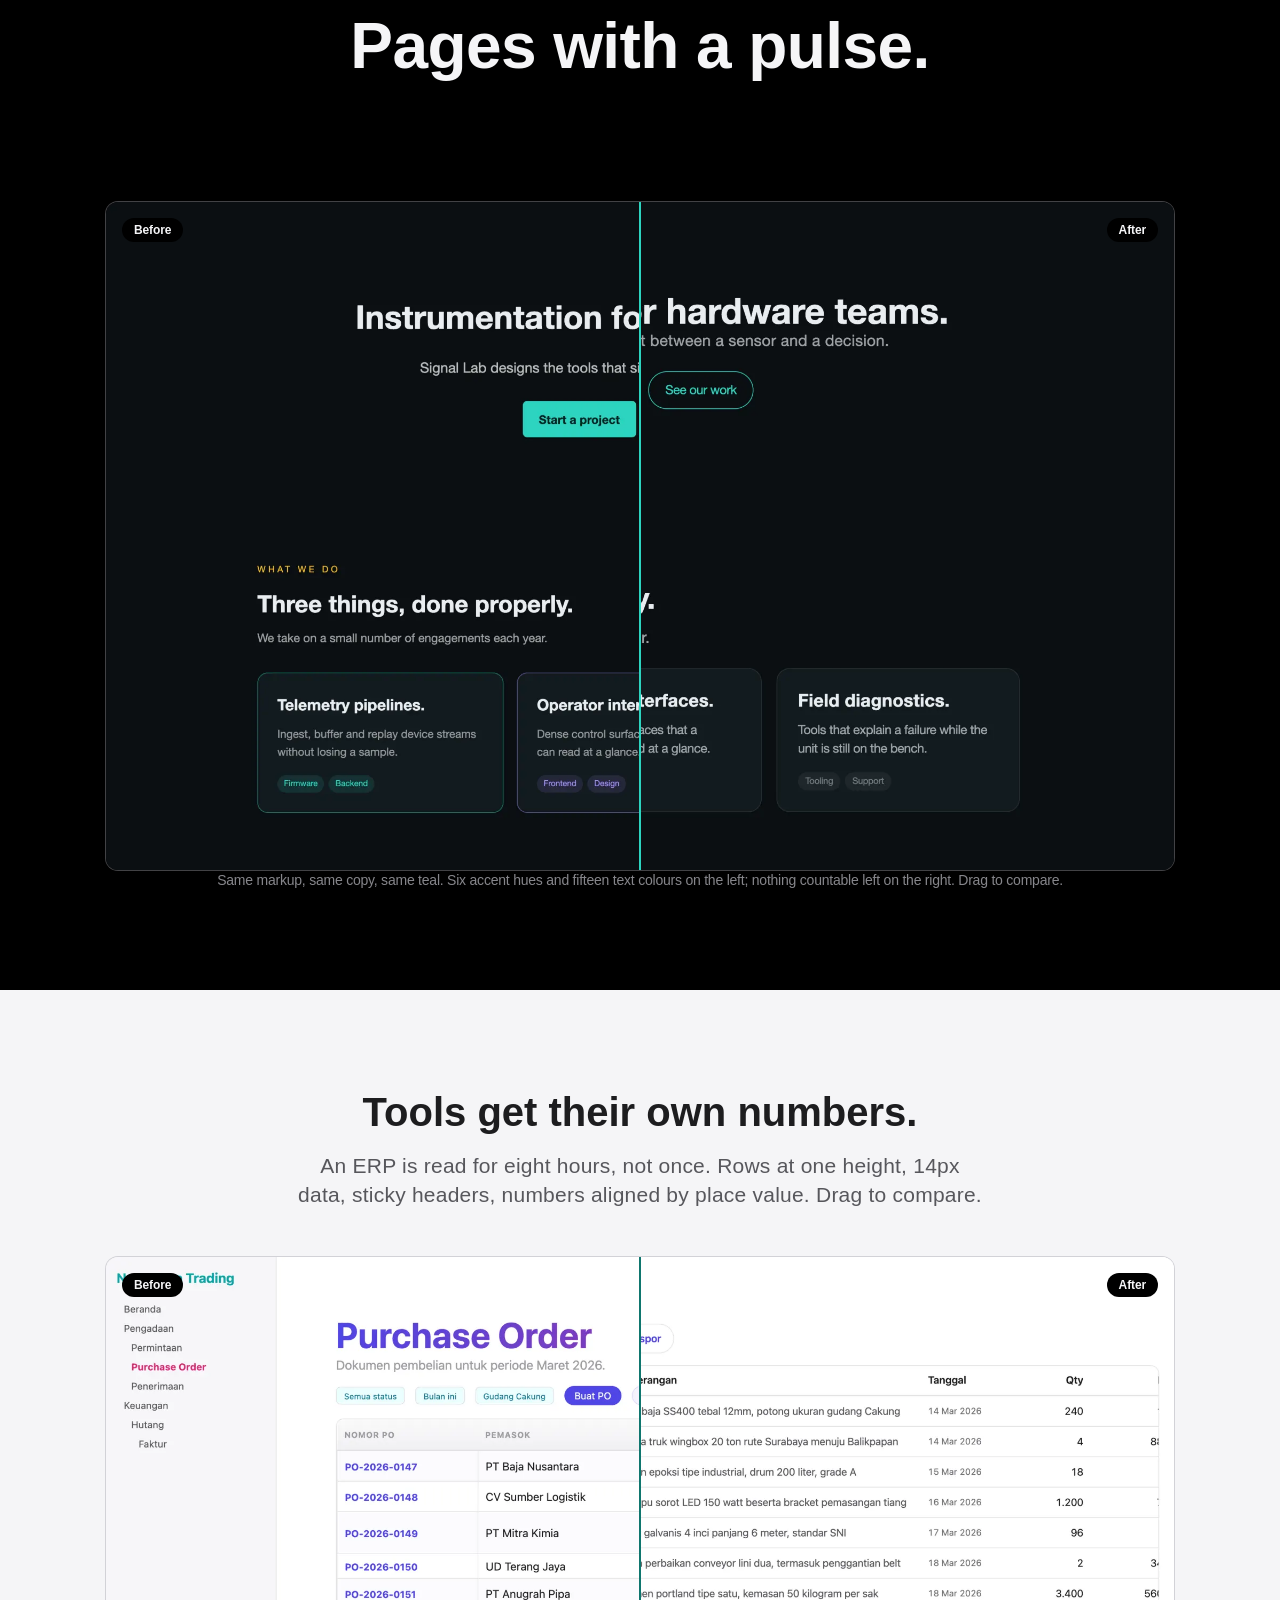
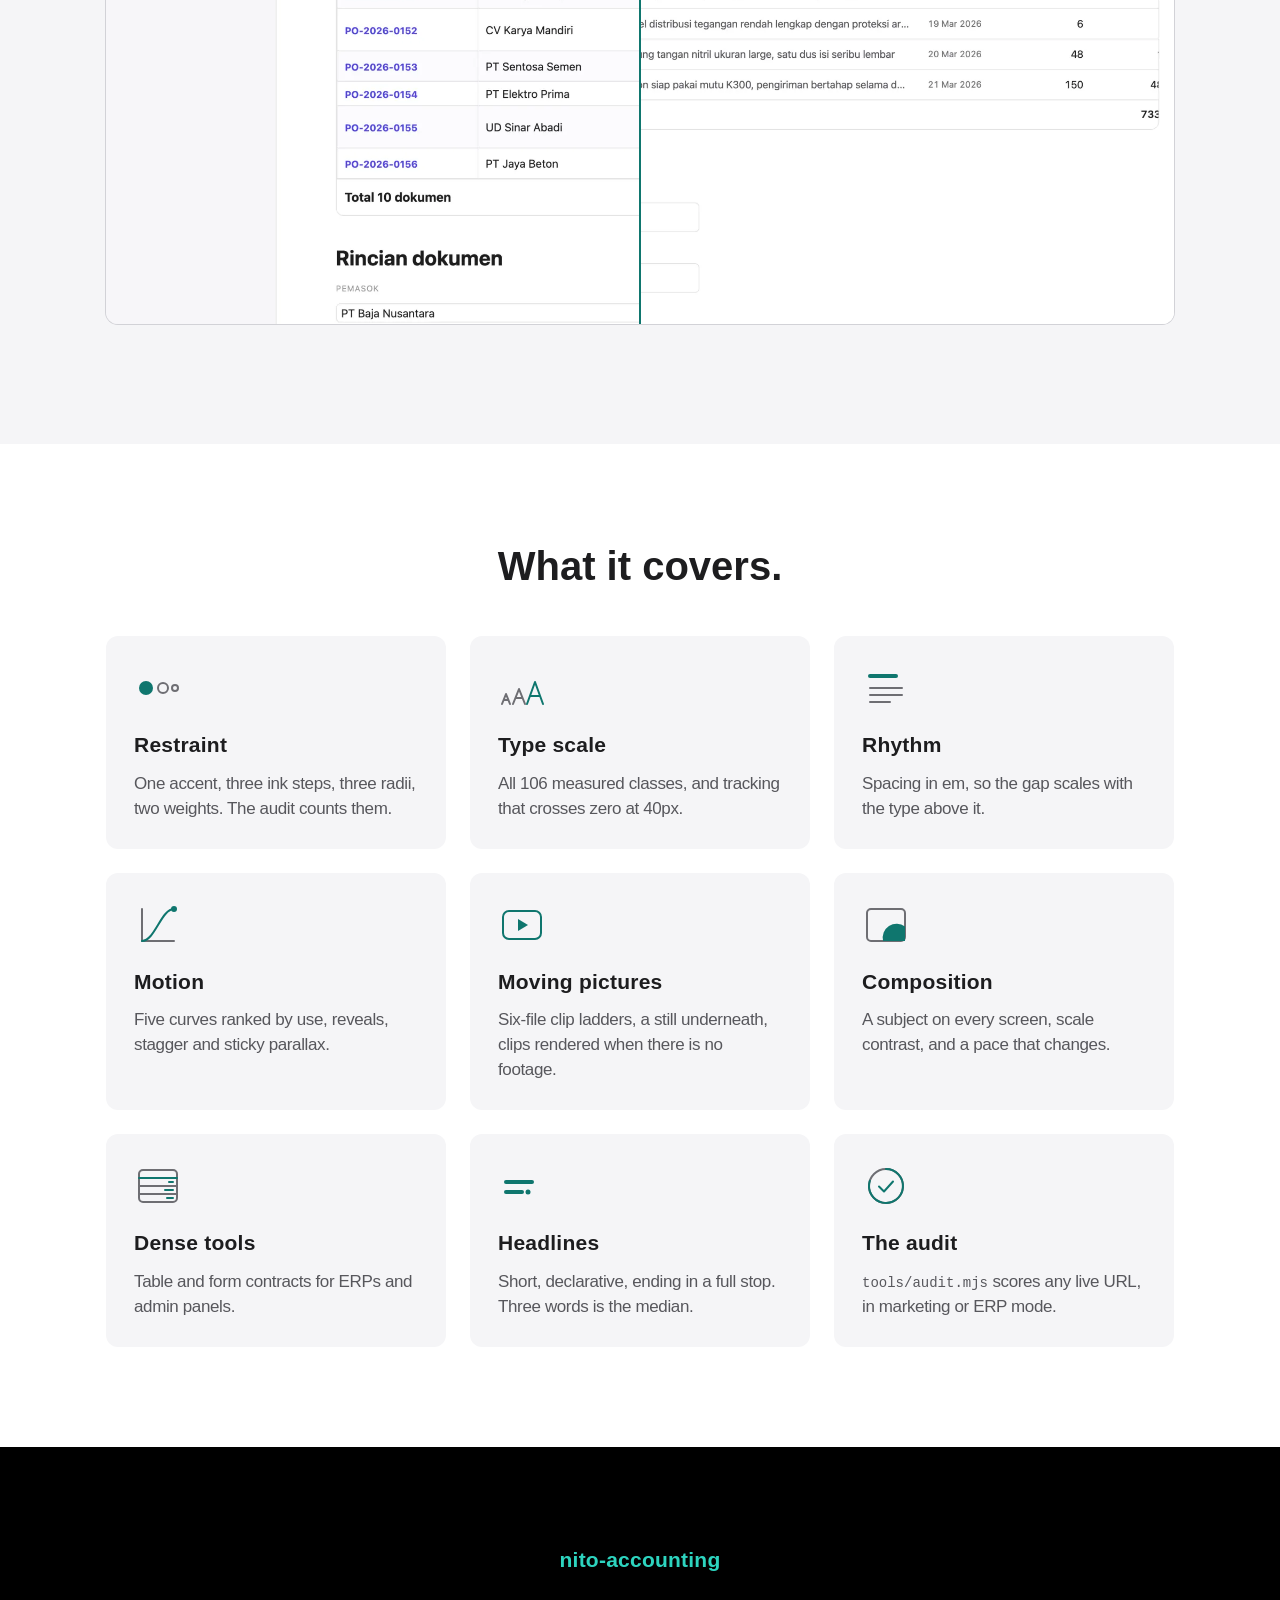
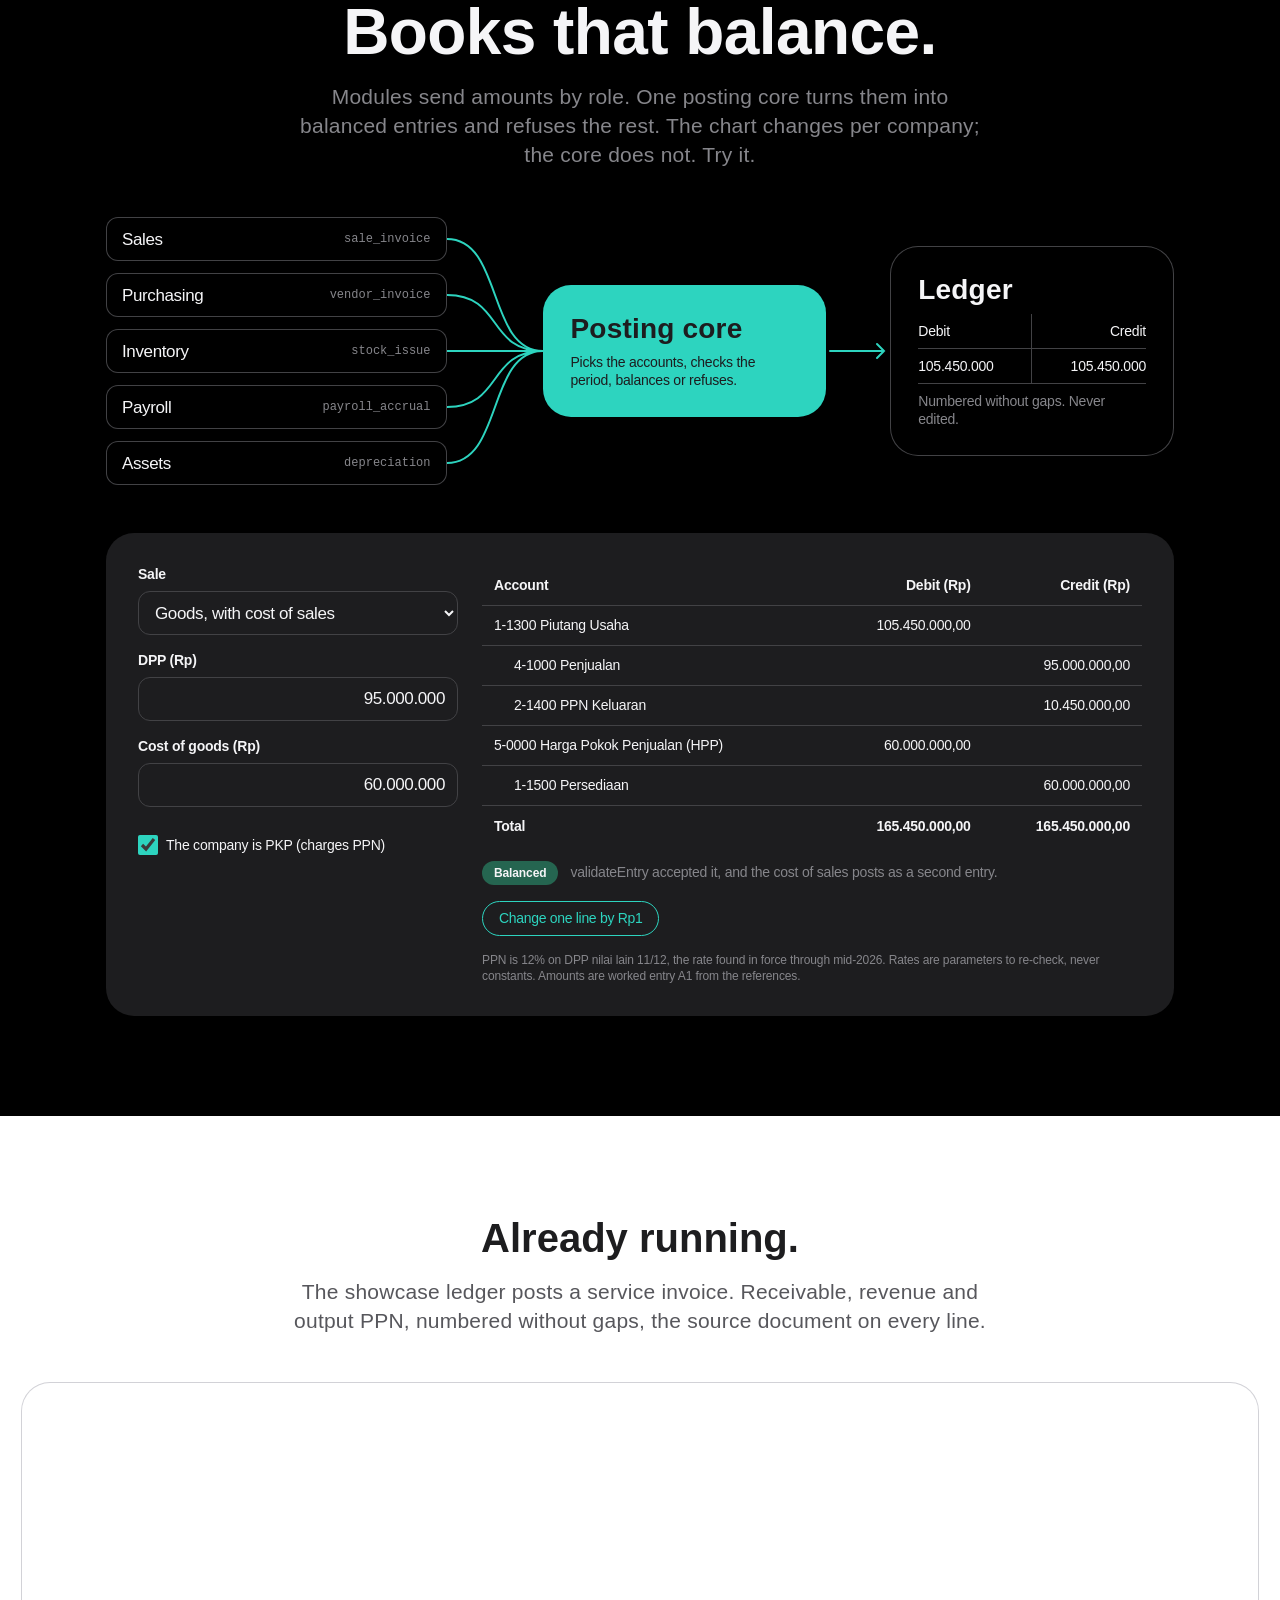
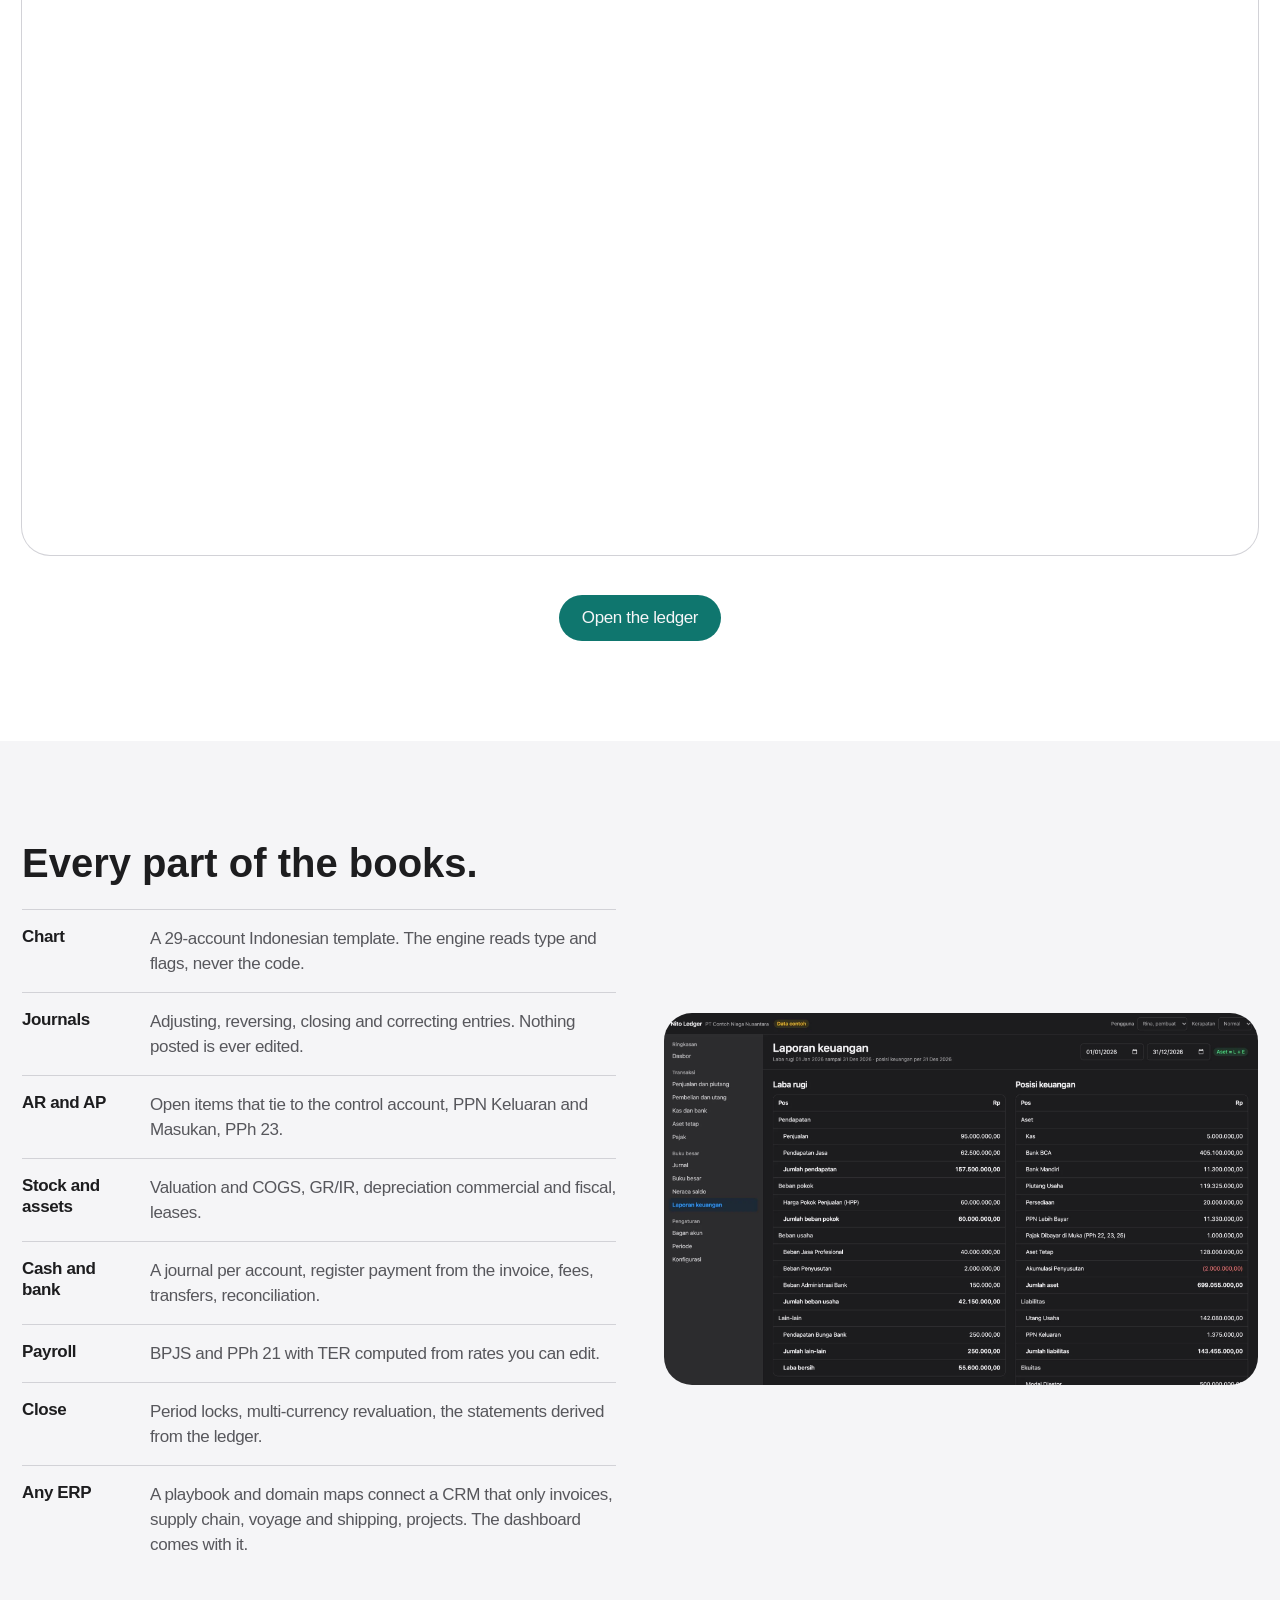
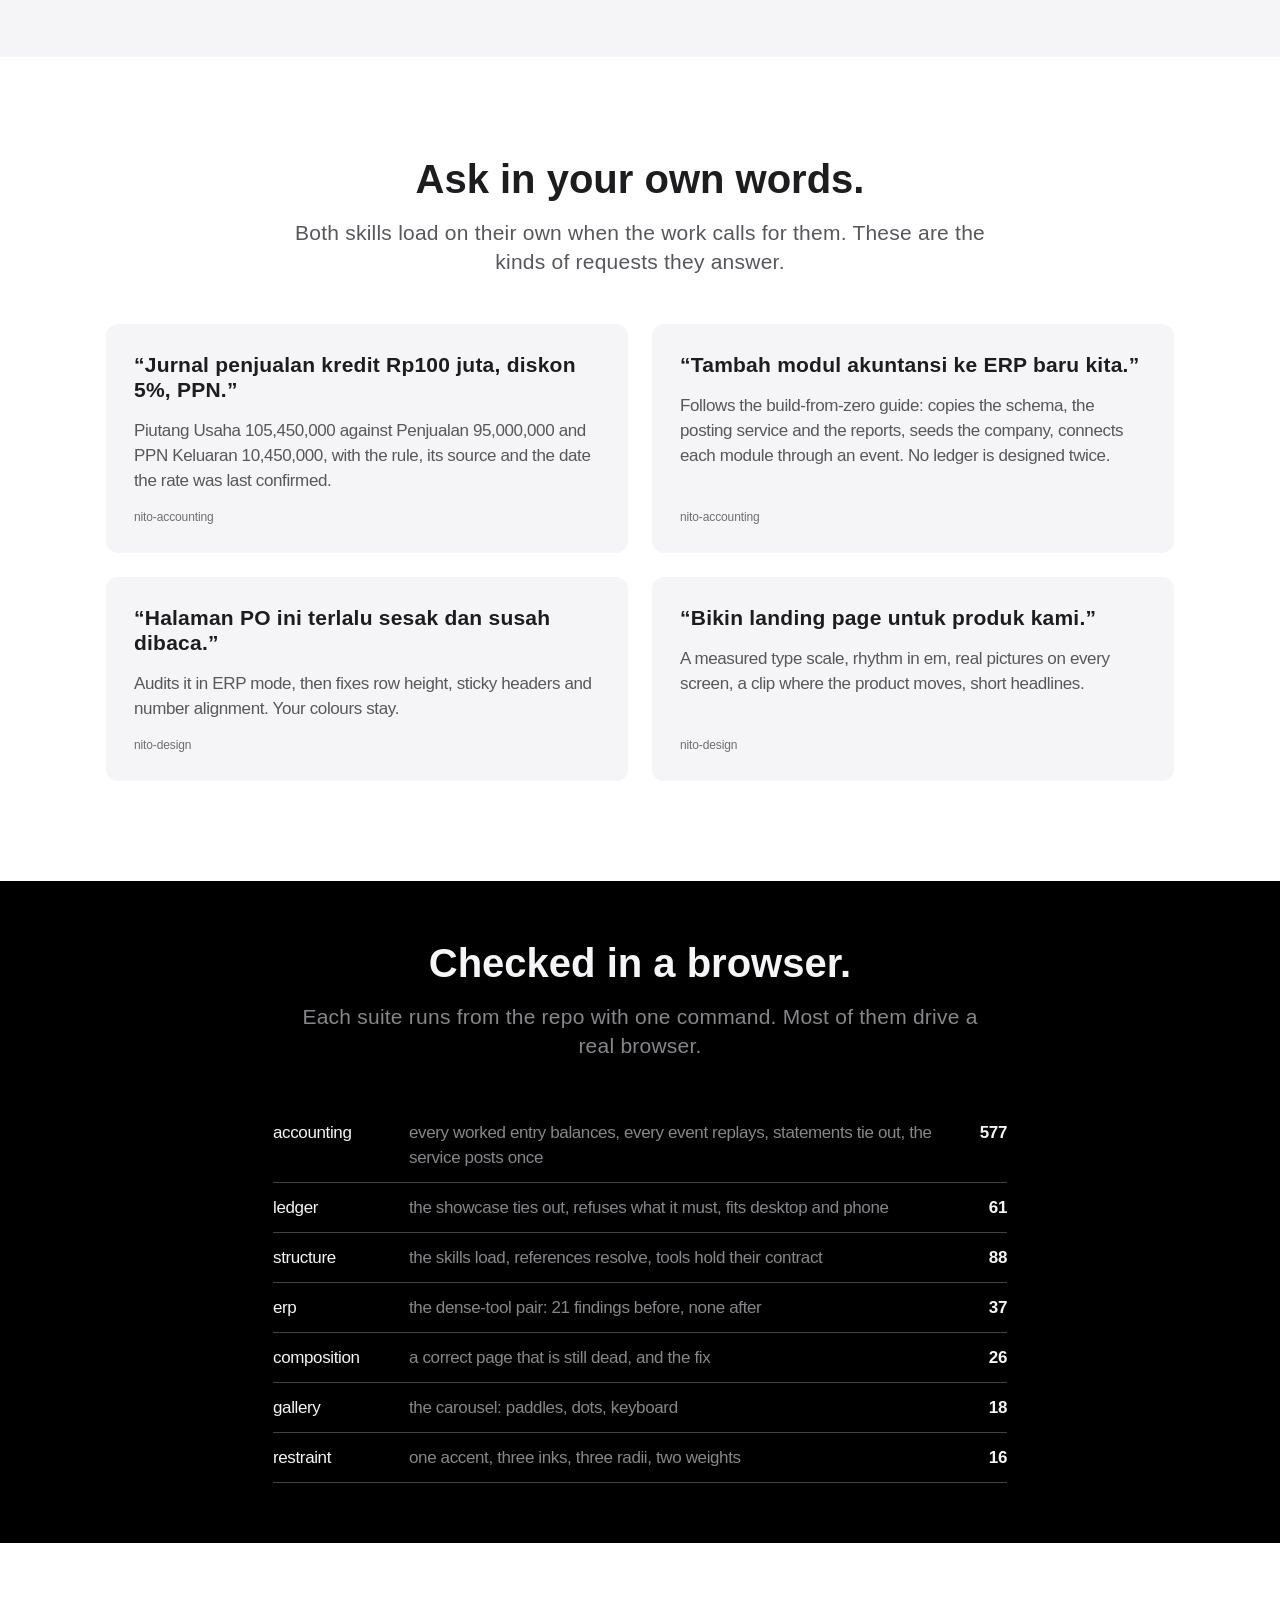
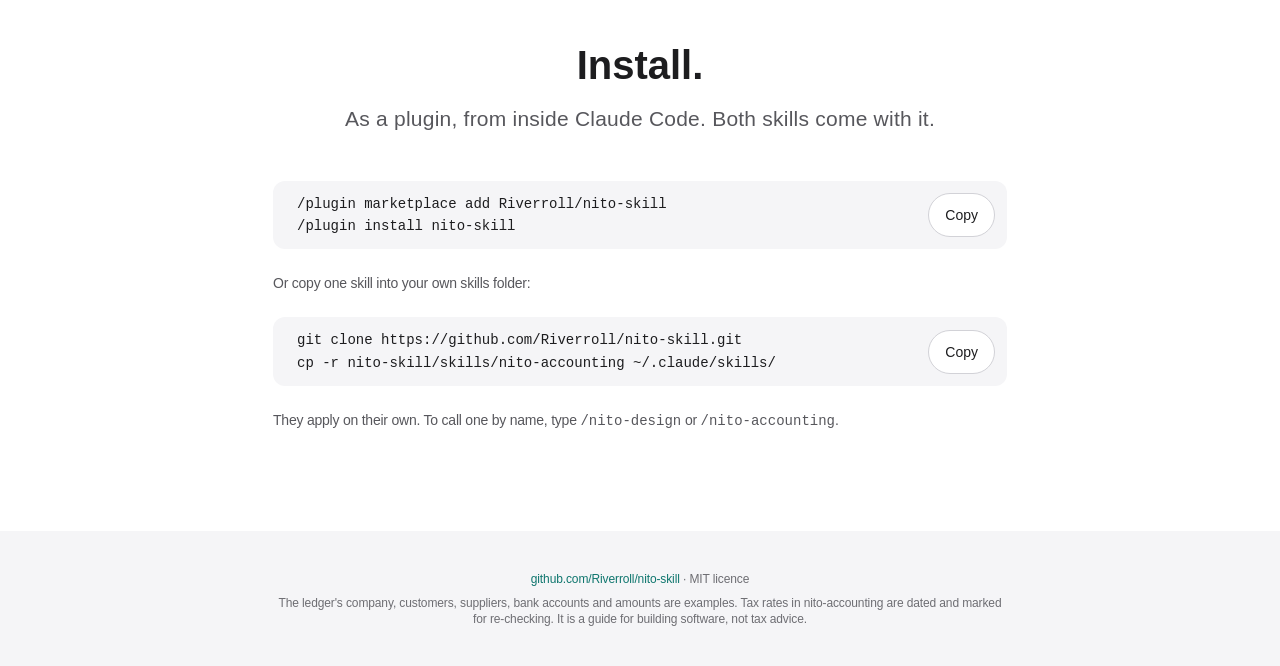
==== commit e3ab6e79: "feat(site): SVG glyphs on feature tiles, posting-flow diagram Nine inline glyphs on the 'What it cov" ====
--- a/index.html
+++ b/index.html
@@ -87,7 +87,42 @@
   .section--alt .tile { background: var(--surface); }
   .tile h3 { font: 600 21px/1.1904761905 var(--font-display); letter-spacing: .011em; }
   .tile p { margin-top: 0.8em; font: 400 17px/1.4705882353 var(--font-text); letter-spacing: -0.022em; color: var(--ink-secondary); }
+  /* tile glyphs: drawn in the page's own accent and muted ink, so they follow the theme */
+  .ic { display: block; width: 48px; height: 48px; margin-bottom: 20px; fill: none; stroke: var(--accent); stroke-width: 2;
+        stroke-linecap: round; stroke-linejoin: round; }
+  .ic .m { stroke: var(--ink-muted); } .ic .f { fill: var(--accent); stroke: none; } .ic .b { stroke-width: 4; }
   @media (max-width: 1068px) { .grid { grid-template-columns: repeat(2, minmax(0, 1fr)); } }
+
+  /* the posting flow: modules fan into one core, the core writes one balanced entry */
+  .flow { width: 100%; max-width: 1068px; margin-top: 48px; display: grid; align-items: center; text-align: left;
+          grid-template-columns: minmax(0, 1.2fr) 96px minmax(0, 1fr) 64px minmax(0, 1fr); }
+  .flow ul { margin: 0; padding: 0; list-style: none; display: grid; gap: 12px; }
+  .flow li { height: 44px; display: flex; align-items: center; justify-content: space-between; gap: 12px; padding: 0 16px;
+             border-radius: var(--radius-tile); box-shadow: inset 0 0 0 1px var(--hairline); }
+  .flow li code { font-size: 12px; color: var(--ink-inverse-muted); }
+  .flow svg { fill: none; stroke: var(--accent); stroke-width: 2; stroke-linecap: round; }
+  .flow-fan { align-self: stretch; width: 100%; height: 100%; }
+  .flow-down { display: none; }
+  .flow-to { width: 100%; height: 24px; }
+  .flow-box { border-radius: var(--radius-card); padding: 28px; }
+  .flow-box > * { display: block; } .flow-box > * + * { margin-top: 8px; }
+  .flow-box b { font: 600 28px/1.1428571429 var(--font-display); letter-spacing: .007em; }
+  .flow-core { background: var(--accent); color: var(--on-accent); }
+  .flow-ledger { box-shadow: inset 0 0 0 1px var(--hairline); }
+  .flow-ledger .t-body-reduced, .flow-core span { font: 400 14px/1.2857742857 var(--font-text); letter-spacing: -0.016em; }
+  .flow-t { display: grid; grid-template-columns: 1fr 1fr; margin-top: 8px; font: 400 14px/1.2857742857 var(--font-text); letter-spacing: -0.016em;
+            font-variant-numeric: tabular-nums; }
+  .flow-t span { padding: 8px 0; border-bottom: 1px solid var(--hairline); }
+  .flow-t span:nth-child(odd) { border-right: 1px solid var(--hairline); padding-right: 12px; }
+  .flow-t span:nth-child(even) { padding-left: 12px; text-align: right; }
+  @media (max-width: 1068px) {
+    .flow { grid-template-columns: minmax(0, 1fr); gap: 16px; }
+    .flow ul { display: flex; flex-wrap: wrap; gap: 8px; }
+    .flow li code { display: none; }
+    .flow-fan { display: none; }
+    .flow-down { display: block; width: 24px; height: 32px; justify-self: center; }
+    .flow-to { width: 32px; height: 24px; justify-self: center; transform: rotate(90deg); }
+  }
   @media (max-width: 734px)  { .grid, .stats { grid-template-columns: minmax(0, 1fr); } }
 
   /* the live journal: the real posting core, in the page */
@@ -193,7 +228,7 @@
       <div class="stats">
         <div class="stat" data-reveal><b>106</b><span class="t-body-reduced">type classes read from apple.com's shipped stylesheets</span></div>
         <div class="stat" data-reveal><b>338</b><span class="t-body-reduced">headlines counted for the copy rules</span></div>
-        <div class="stat" data-reveal><b>106</b><span class="t-body-reduced">worked journal entries, each re-added by a test</span></div>
+        <div class="stat" data-reveal><b>126</b><span class="t-body-reduced">worked journal entries, each re-added by a test</span></div>
         <div class="stat" data-reveal><b>65</b><span class="t-body-reduced">posting events, each replaying one of those entries</span></div>
       </div>
     </div>
@@ -242,15 +277,15 @@
     <div class="section-content">
       <h2 class="t-headline" data-reveal>What it covers.</h2>
       <div class="grid">
-        <div class="tile stagger-item" data-reveal><h3>Restraint</h3><p>One accent, three ink steps, three radii, two weights. The audit counts them.</p></div>
-        <div class="tile stagger-item" data-reveal><h3>Type scale</h3><p>All 106 measured classes, and tracking that crosses zero at 40px.</p></div>
-        <div class="tile stagger-item" data-reveal><h3>Rhythm</h3><p>Spacing in em, so the gap scales with the type above it.</p></div>
-        <div class="tile stagger-item" data-reveal><h3>Motion</h3><p>Five curves ranked by use, reveals, stagger and sticky parallax.</p></div>
-        <div class="tile stagger-item" data-reveal><h3>Moving pictures</h3><p>Six-file clip ladders, a still underneath, clips rendered when there is no footage.</p></div>
-        <div class="tile stagger-item" data-reveal><h3>Composition</h3><p>A subject on every screen, scale contrast, and a pace that changes.</p></div>
-        <div class="tile stagger-item" data-reveal><h3>Dense tools</h3><p>Table and form contracts for ERPs and admin panels.</p></div>
-        <div class="tile stagger-item" data-reveal><h3>Headlines</h3><p>Short, declarative, ending in a full stop. Three words is the median.</p></div>
-        <div class="tile stagger-item" data-reveal><h3>The audit</h3><p><code>tools/audit.mjs</code> scores any live URL, in marketing or ERP mode.</p></div>
+        <div class="tile stagger-item" data-reveal><svg class="ic" viewBox="0 0 48 48" aria-hidden="true"><circle class="f" cx="12" cy="24" r="7"/><circle class="m" cx="29" cy="24" r="5"/><circle class="m" cx="41" cy="24" r="3"/></svg><h3>Restraint</h3><p>One accent, three ink steps, three radii, two weights. The audit counts them.</p></div>
+        <div class="tile stagger-item" data-reveal><svg class="ic" viewBox="0 0 48 48" aria-hidden="true"><path class="m" d="M4 40l4-10 4 10M5.6 36h4.8"/><path class="m" d="M15 40l6-15 6 15M17.4 34h7.2"/><path d="M29 40l8-22 8 22M32.2 32h9.6"/></svg><h3>Type scale</h3><p>All 106 measured classes, and tracking that crosses zero at 40px.</p></div>
+        <div class="tile stagger-item" data-reveal><svg class="ic" viewBox="0 0 48 48" aria-hidden="true"><path class="b" d="M8 12h26"/><path class="m" d="M8 24h32M8 31h32M8 38h20"/></svg><h3>Rhythm</h3><p>Spacing in em, so the gap scales with the type above it.</p></div>
+        <div class="tile stagger-item" data-reveal><svg class="ic" viewBox="0 0 48 48" aria-hidden="true"><path class="m" d="M8 8v32h32"/><path d="M8 40C20.8 40 27.2 8 40 8"/><circle class="f" cx="40" cy="8" r="3"/></svg><h3>Motion</h3><p>Five curves ranked by use, reveals, stagger and sticky parallax.</p></div>
+        <div class="tile stagger-item" data-reveal><svg class="ic" viewBox="0 0 48 48" aria-hidden="true"><rect x="5" y="10" width="38" height="28" rx="6"/><path class="f" d="M20 18v12l10-6z"/></svg><h3>Moving pictures</h3><p>Six-file clip ladders, a still underneath, clips rendered when there is no footage.</p></div>
+        <div class="tile stagger-item" data-reveal><svg class="ic" viewBox="0 0 48 48" aria-hidden="true"><rect class="m" x="5" y="8" width="38" height="32" rx="4"/><path class="f" d="M43 25.4A14 14 0 0 0 21.1 40H43z"/></svg><h3>Composition</h3><p>A subject on every screen, scale contrast, and a pace that changes.</p></div>
+        <div class="tile stagger-item" data-reveal><svg class="ic" viewBox="0 0 48 48" aria-hidden="true"><rect class="m" x="5" y="8" width="38" height="32" rx="4"/><path d="M5 16h38"/><path class="m" d="M5 24h38M5 32h38"/><path d="M35 20h4M31 28h8M33 36h6"/></svg><h3>Dense tools</h3><p>Table and form contracts for ERPs and admin panels.</p></div>
+        <div class="tile stagger-item" data-reveal><svg class="ic" viewBox="0 0 48 48" aria-hidden="true"><path class="b" d="M8 20h26"/><path class="b" d="M8 30h16"/><circle class="f" cx="30" cy="30" r="2.5"/></svg><h3>Headlines</h3><p>Short, declarative, ending in a full stop. Three words is the median.</p></div>
+        <div class="tile stagger-item" data-reveal><svg class="ic" viewBox="0 0 48 48" aria-hidden="true"><circle class="m" cx="24" cy="24" r="17"/><path d="M24 7a17 17 0 1 1-16.2 11.8"/><path d="M17 24.5l5 5 9-10"/></svg><h3>The audit</h3><p><code>tools/audit.mjs</code> scores any live URL, in marketing or ERP mode.</p></div>
       </div>
     </div>
   </section>
@@ -260,6 +295,24 @@
       <p class="t-eyebrow" data-reveal>nito-accounting</p>
       <h2 class="t-headline-elevated" data-reveal>Books that balance.</h2>
       <p class="t-intro" data-reveal>Modules send amounts by role. One posting core turns them into balanced entries and refuses the rest. The chart changes per company; the core does not. Try it.</p>
+      <div class="flow" data-reveal role="img" aria-label="Sales, purchasing, inventory, payroll and assets each send one event to the posting core. The core writes one entry to the ledger where debit equals credit, or refuses it.">
+        <ul>
+          <li>Sales <code>sale_invoice</code></li>
+          <li>Purchasing <code>vendor_invoice</code></li>
+          <li>Inventory <code>stock_issue</code></li>
+          <li>Payroll <code>payroll_accrual</code></li>
+          <li>Assets <code>depreciation</code></li>
+        </ul>
+        <svg class="flow-fan" viewBox="0 0 96 268" preserveAspectRatio="none" aria-hidden="true">
+          <path vector-effect="non-scaling-stroke" d="M0 22C56 22 40 134 96 134M0 78C56 78 40 134 96 134M0 134H96M0 190C56 190 40 134 96 134M0 246C56 246 40 134 96 134"/>
+        </svg>
+        <svg class="flow-down" viewBox="0 0 24 32" aria-hidden="true"><path d="M12 2v26M5 21l7 7 7-7"/></svg>
+        <div class="flow-box flow-core"><b>Posting core</b><span>Picks the accounts, checks the period, balances or refuses.</span></div>
+        <svg class="flow-to" viewBox="0 0 64 24" preserveAspectRatio="xMidYMid meet" aria-hidden="true"><path vector-effect="non-scaling-stroke" d="M4 12h54M51 5l7 7-7 7"/></svg>
+        <div class="flow-box flow-ledger"><b>Ledger</b>
+          <div class="flow-t"><span>Debit</span><span>Credit</span><span>105.450.000</span><span>105.450.000</span></div>
+          <span class="t-body-reduced">Numbered without gaps. Never edited.</span></div>
+      </div>
       <div class="demo" data-reveal>
         <form id="demo" novalidate>
           <label>Sale
